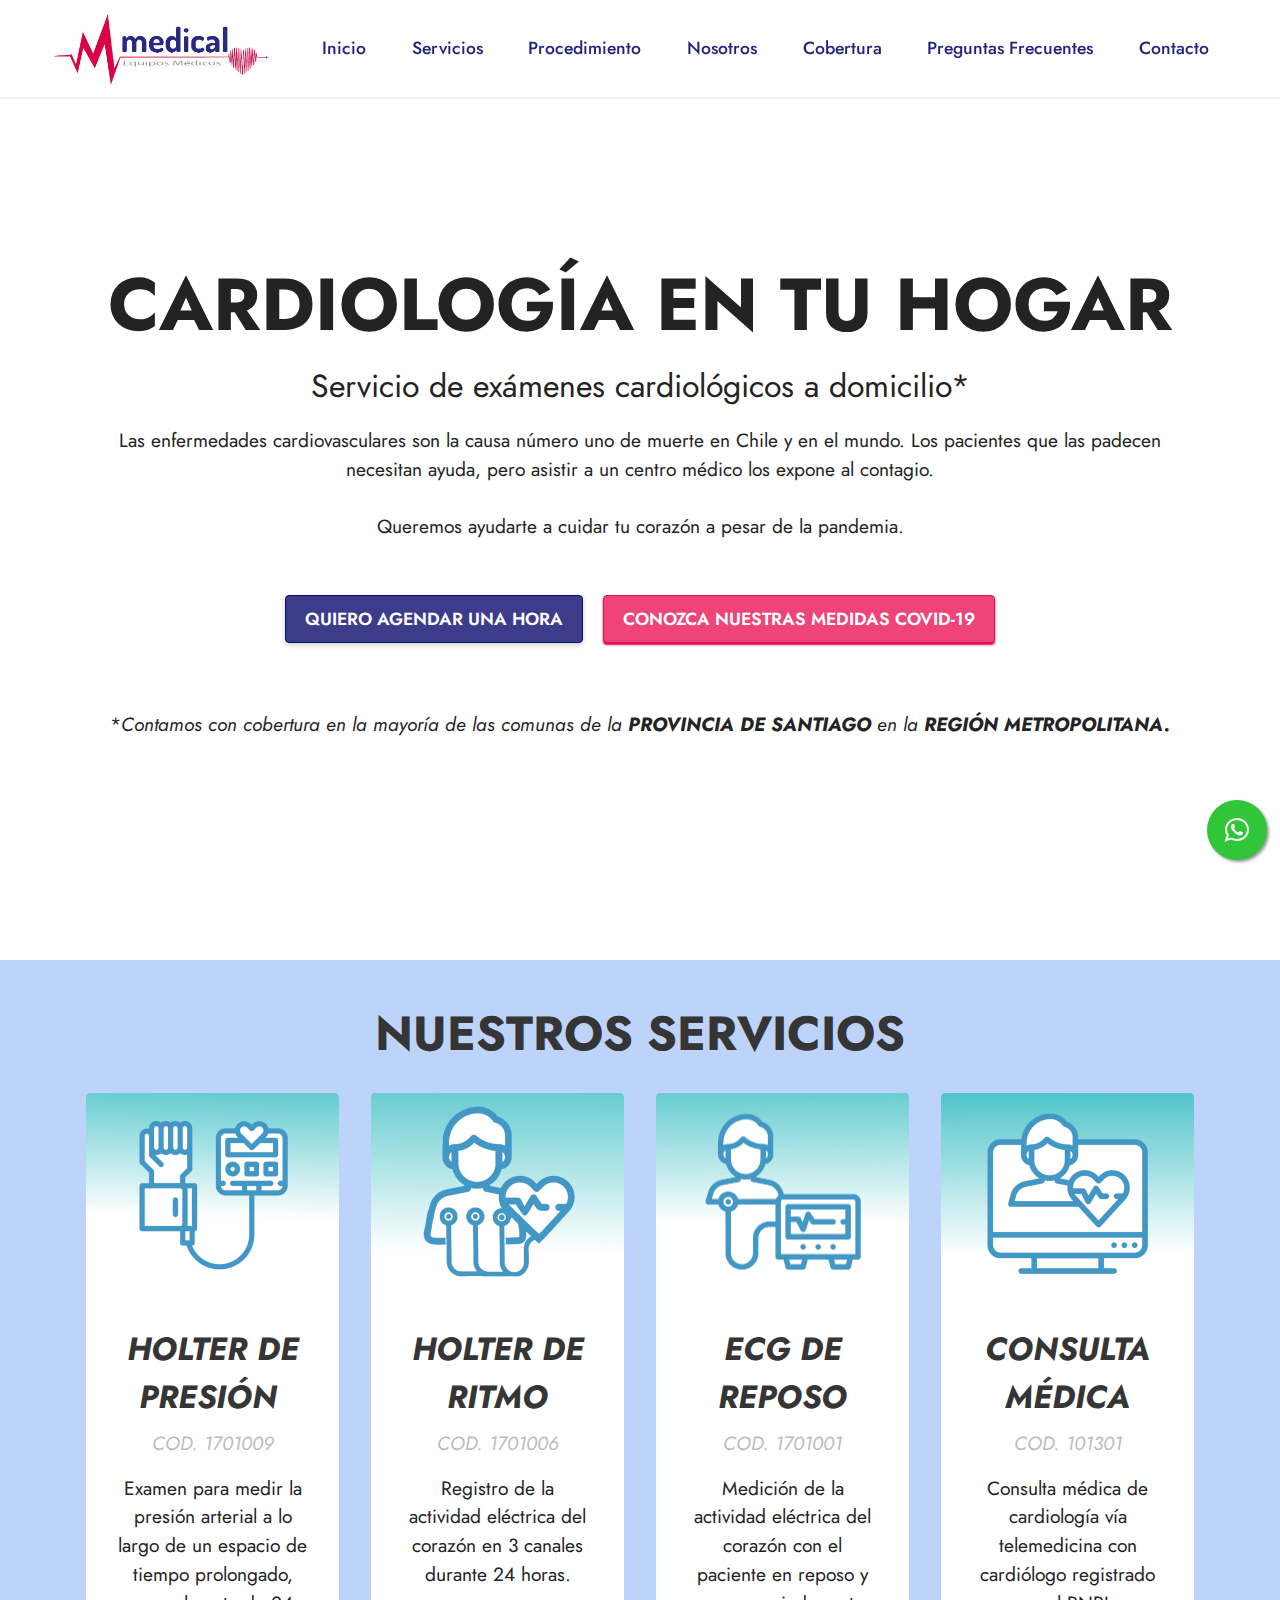
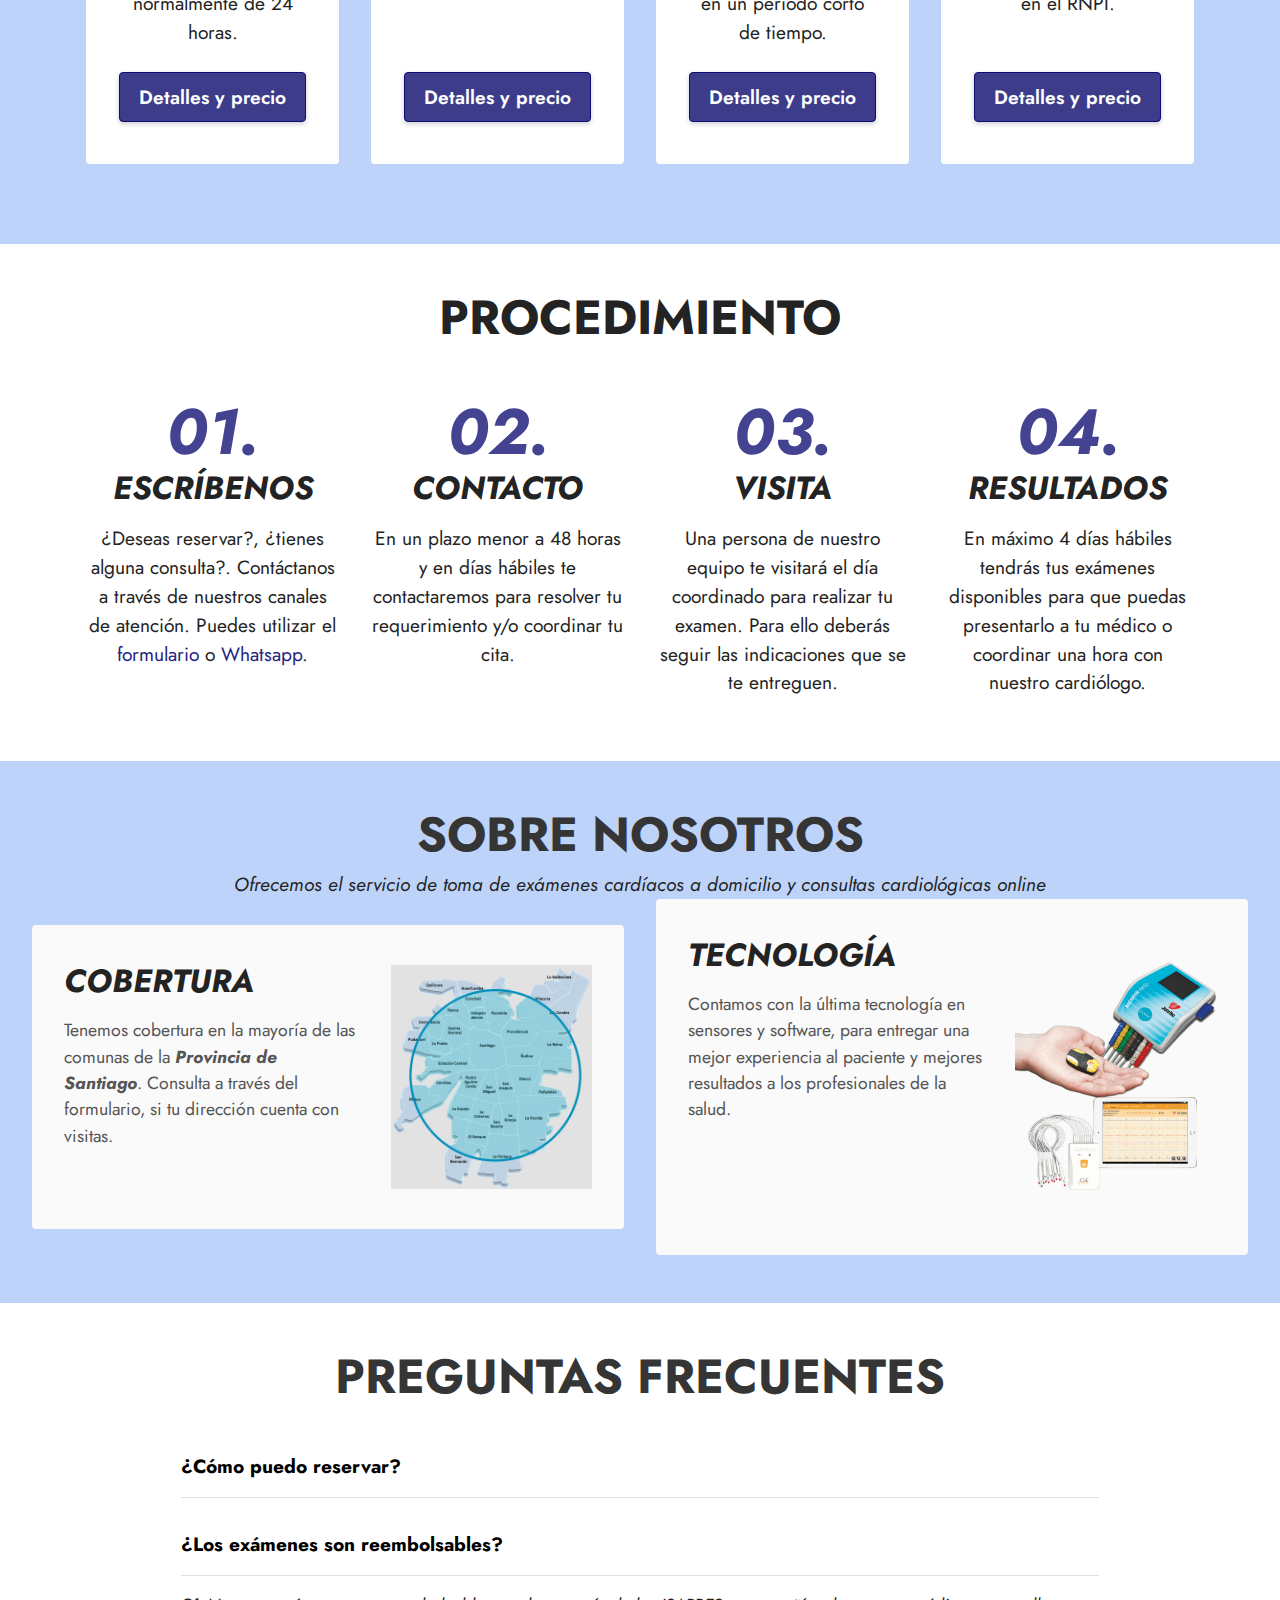
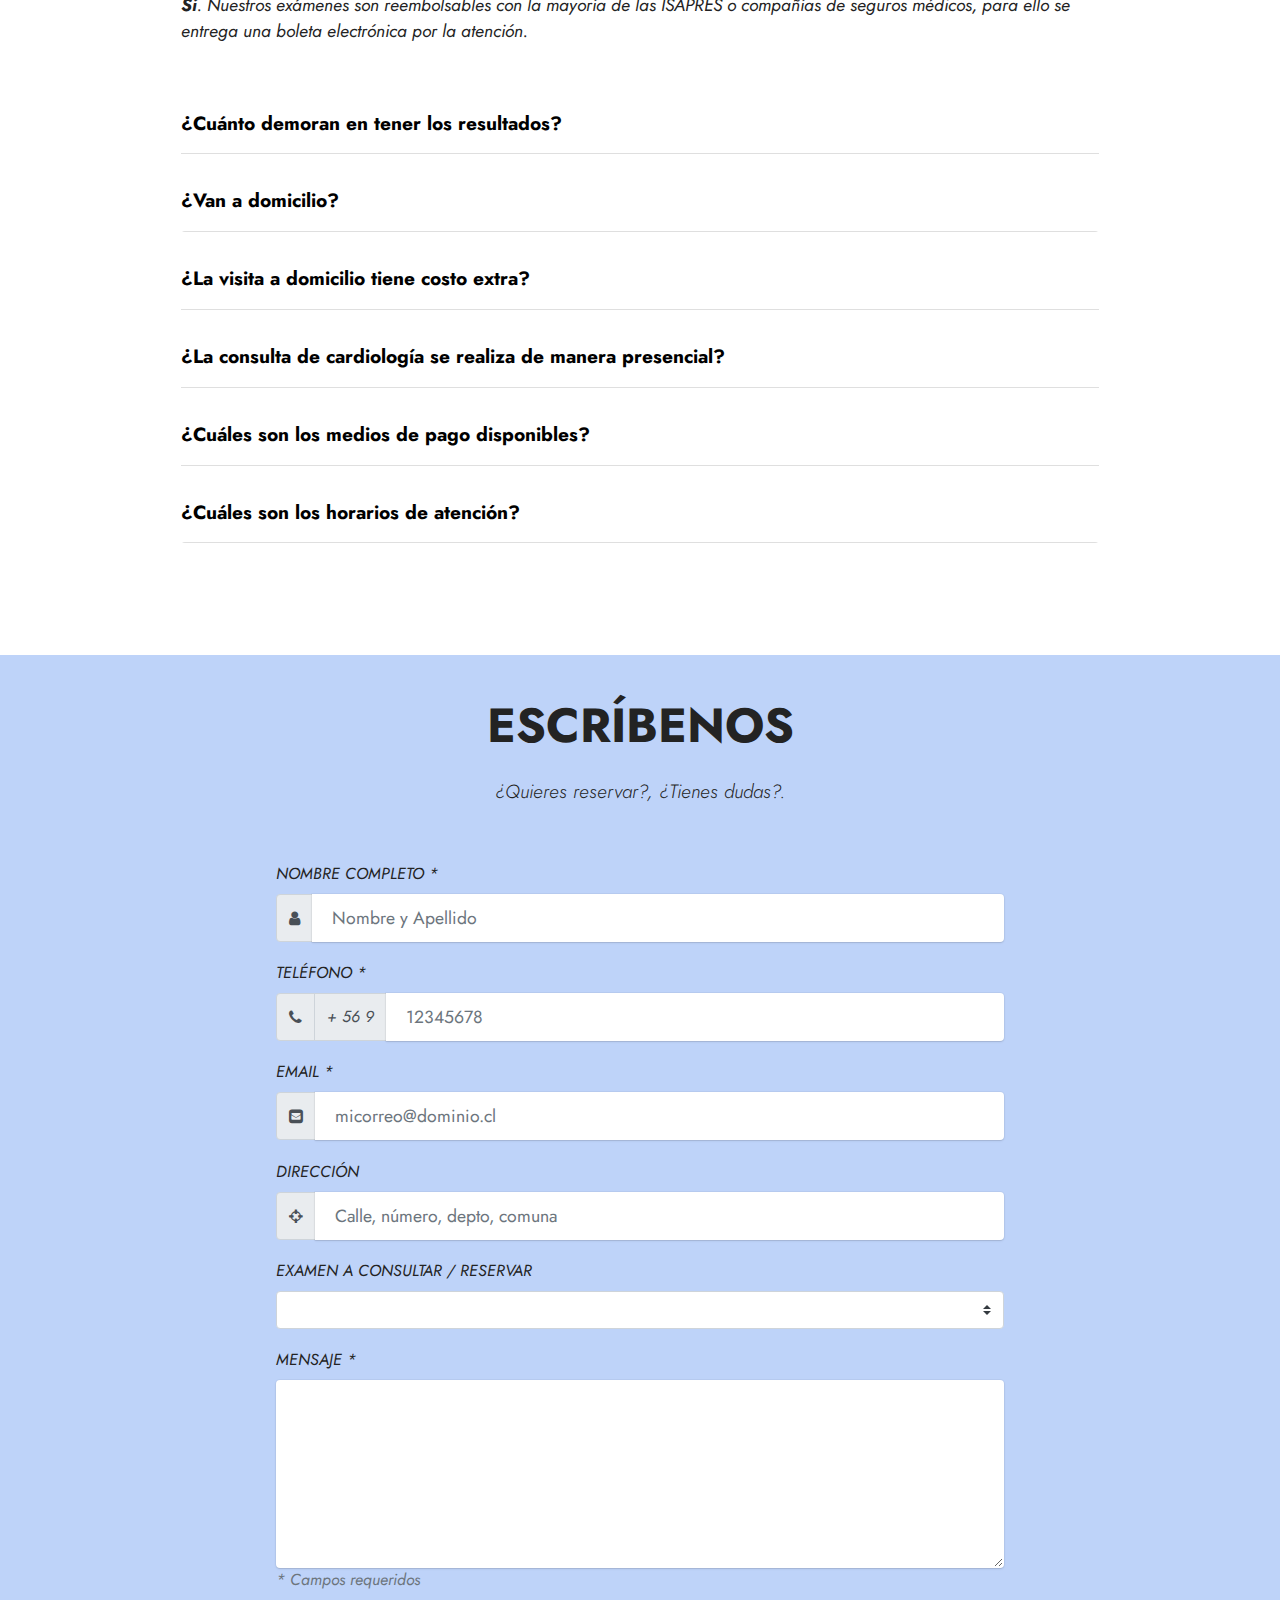
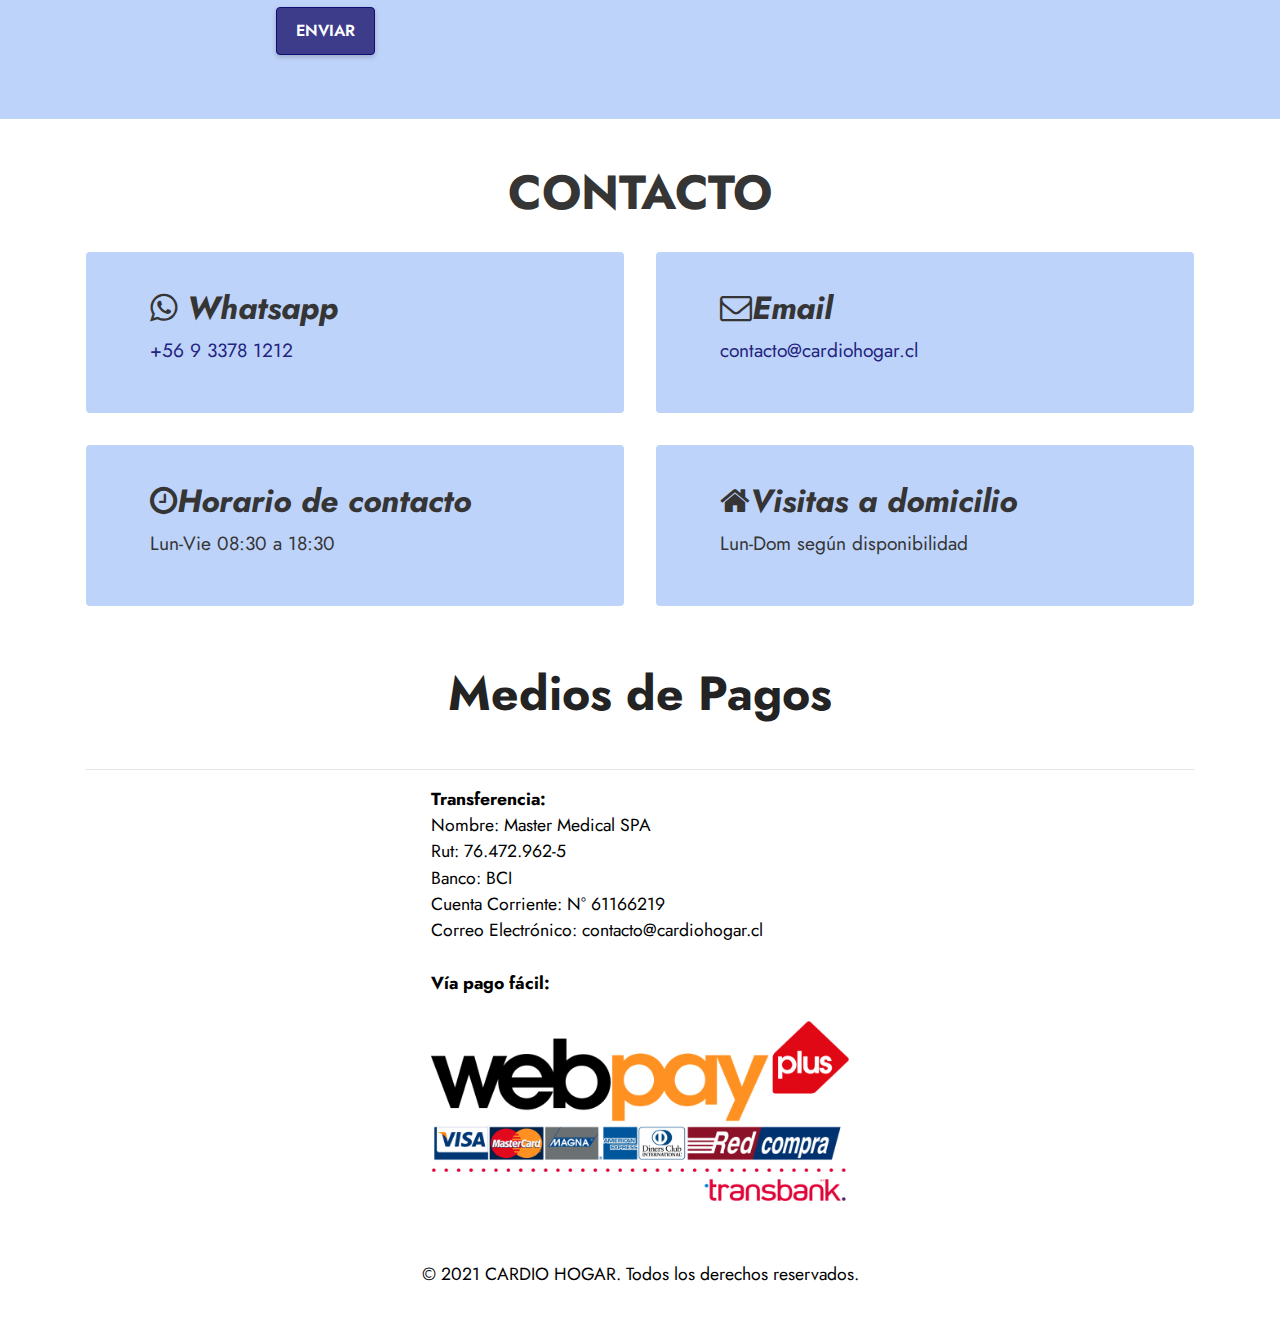
==== index.html @ a6dab86f "Cambiar gdatos de transferencia" ====
<!DOCTYPE html>
<!-- saved from url=(0030)https://www.#nombredereferencia.cl/ -->
<html class="desktop mbr-site-loaded"><head><meta http-equiv="Content-Type" content="text/html; charset=UTF-8">
  <!-- Site made with Mobirise Website Builder v5.2.0, https://mobirise.com -->
  
  <meta http-equiv="X-UA-Compatible" content="IE=edge">
  <meta name="generator" content="Mobirise v5.2.0, mobirise.com">
  <meta name="twitter:card" content="summary_large_image">
  <meta name="twitter:image:src" content="index_files/index-meta.png">
  <meta property="og:image" content="index_files/index-meta.png">
  <meta name="twitter:title" content="CARDIO HOGAR">
  <meta name="viewport" content="width=device-width, initial-scale=1, minimum-scale=1">
  <link rel="shortcut icon" href="https://www.#nombredereferencia.cl/assets/images/favicon-102x102-1.png" type="image/x-icon">
  <meta name="description" content="Ofrecemos el servicio de toma de exámenes cardíacos a domicilio y consultas cardiológicas de telemedicina.">
  
  
  <title>CARDIO HOGAR</title>
  <link rel="stylesheet" href="./css/mobirise/style.css">
  <link rel="stylesheet" href="./css/mobirise-icons.css">
  <link rel="stylesheet" href="./css/mobirise-icons-bold.css">
  <link rel="stylesheet" href="./css/tether.min.css">
  <link rel="stylesheet" href="./css/bootstrap.min.css">
  <link rel="stylesheet" href="./css/bootstrap-grid.min.css">
  <link rel="stylesheet" href="./css/bootstrap-reboot.min.css">
  <link rel="stylesheet" href="./css/style.css">
  <link rel="stylesheet" href="./css/styles.css">
  <link rel="stylesheet" href="./css/style(1).css">
  <link rel="preload" as="style" href="./css/mbr-additional.css"><link rel="stylesheet" href="./css/mbr-additional.css" type="text/css">
  
  
  
  
<style>.BDTLL_icon_ok {
    background-image: url([data-uri]);
}

.BDTLL_icon_critical {
    background-image: url([data-uri]);
}

.BDTLL_icon_alert {
    background-image: url([data-uri]);
}

.BDTLL_icon_disabled {
    background-image: url([data-uri]);
}

.BDTLL_icon_whitelisted {
    background-image: url([data-uri]);
}

.BDTLL_Search_Popup {
	position: absolute !important;
	min-height: 70px !important;

	border-style: solid !important;
	border-width: 1px !important;
	border-radius: 5px !important;

	overflow: hidden !important;
	z-index: 999999999999999 !important;

    background-color: rgb(255, 255, 255) !important;
    border-color: rgba(100, 100, 100, 0.9) !important;
}

.BDTLL_Search_Popup > .BDTLL_left_box {
	position: absolute !important;
	top: 0px !important;
	height: auto !important;
	bottom: 0px !important;

	left: 0px !important;
	width: 92px !important;

	background-size: 50px 50px !important;
	background-repeat: no-repeat !important;
	background-position: center !important;

    background-color: rgb(246, 240, 241) !important;
}

.BDTLL_Search_Popup > .BDTLL_right_box {
	display: inline-block !important;
	margin-left: 92px !important;
	width: 210pt !important;

	box-sizing: border-box !important;
	padding-left: 10px !important;
    padding-right: 5px !important;
}

.BDTLL_Search_Popup p {
    font-family: 'SFProText-Regular' !important;
    white-space: pre-wrap !important;
    word-wrap: normal !important;
    margin: 0px !important;
    padding: 0px !important;
    text-align: left;
}

.BDTLL_Search_Popup .BDTLL_title {
	font-size: 16px !important;
	margin-top: 12px !important;
}

.BDTLL_Search_Popup .BDTLL_description {
	font-size: 12px !important;
	margin-top: 5px !important;
}

.BDTLL_Search_Popup .BDTLL_web_protection {
	font-size: 11px !important;
	margin-top: 15px !important;
	margin-bottom: 10px !important;
}

.BDTLL_Search_Popup .BDTLL_strong {
    color: rgb(7, 20, 45) !important;
}

.BDTLL_Search_Popup .BDTLL_mild {
    color: rgb(81, 91, 109) !important;
}

@media (prefers-color-scheme: dark) {
    .BDTLL_Search_Popup {
        background-color: rgb(56, 67, 87) !important;
        border-color: rgba(169, 169, 169, 0.9) !important;
    }

    .BDTLL_Search_Popup > .BDTLL_left_box {
        background-color: rgb(7, 20, 45) !important;
    }

    .BDTLL_Search_Popup .BDTLL_strong {
        color: rgb(239, 241, 249) !important;
    }
    
    .BDTLL_Search_Popup .BDTLL_mild {
        color: rgb(217, 217, 217) !important;
    }
}
/*# sourceMappingURL=[data-uri] */</style><style>.BDTLL_status {
    cursor: pointer;
    display: inline;
    margin-right: 3px;
    width: 16px;
    height: 16px;
}
/*# sourceMappingURL=[data-uri] */</style></head>
<body>

<!-- Analytics -->
<!-- Global site tag (gtag.js) - Google Analytics -->
<script type="text/javascript" async="" src="js/analytics.js"></script><script async="" src="./index_files/js"></script>

<!-- /Analytics -->


  
  <section class="menu menu2 cid-spcXyLBES9" once="menu" id="menu2-1n">
    
    <nav class="navbar navbar-dropdown navbar-fixed-top navbar-expand-lg">
        <div class="container-fluid">
            <div class="navbar-brand">
                <span class="navbar-logo">
                    <a href="#Inicio">
                        <img src="img/logo-MEDICAL.jpeg" alt="MEDICAL, equipos médicos" style="height: 6rem;">
                    </a>
                </span>
                
            </div>
            <button class="navbar-toggler" type="button" data-toggle="collapse" data-target="#navbarSupportedContent" aria-controls="navbarNavAltMarkup" aria-expanded="false" aria-label="Toggle navigation">
                <div class="hamburger">
                    <span></span>
                    <span></span>
                    <span></span>
                    <span></span>
                </div>
            </button>
            <div class="collapse navbar-collapse" id="navbarSupportedContent">
                <ul class="navbar-nav nav-dropdown nav-right" data-app-modern-menu="true"><li class="nav-item"><a class="nav-link link text-primary display-4" href="#Inicio">Inicio</a></li><li class="nav-item"><a class="nav-link link text-primary display-4" href="#servicios" aria-expanded="false">Servicios</a></li>
                    <li class="nav-item"><a class="nav-link link text-primary display-4" href="#Procedimiento">Procedimiento</a></li><li class="nav-item"><a class="nav-link link text-primary display-4" href="#nosotros" aria-expanded="false">Nosotros</a></li><li class="nav-item"><a class="nav-link link text-primary display-4" href="#Cobertura-y-tec" aria-expanded="false">Cobertura</a></li>
                    <li class="nav-item"><a class="nav-link link text-primary display-4" href="#frecuentes">Preguntas Frecuentes</a></li><li class="nav-item"><a class="nav-link link text-primary display-4" href="#escribenos">Contacto</a></li></ul>
                
                
            </div>
        </div>
    </nav>
</section>

<section class="header2 cid-soQ9ESLua7 mbr-fullscreen" id="Inicio">

    

    <div class="mbr-overlay" style="opacity: 0.5; background-color: rgb(255, 255, 255);"></div>

    <div class="container">
        <div class="row">
            <div class="col-12 col-lg-12">
                <h1 class="mbr-section-title mbr-fonts-style mb-3 display-1"><strong>CARDIOLOGÍA EN TU HOGAR</strong></h1>
                <h2 class="mbr-section-subtitle mbr-fonts-style mb-3 display-5">Servicio de exámenes cardiológicos a domicilio*</h2>
                <p class="mbr-text mbr-fonts-style display-7">Las enfermedades cardiovasculares son la causa número uno de muerte en Chile y en el mundo. Los pacientes que las padecen necesitan ayuda, pero asistir a un centro médico los expone al contagio.<br><br>Queremos ayudarte a cuidar tu corazón a pesar de la pandemia.<br><br></p>
                <div class="mbr-section-btn mt-3"><a class="btn btn-primary display-4" href="#escribenos">QUIERO AGENDAR UNA HORA</a>  <a class="btn btn-success display-4" href="#c19">CONOZCA NUESTRAS MEDIDAS COVID-19</a></div>
                <p class="mbr-text mbr-fonts-style display-7"><br><br>*<em>Contamos con cobertura en la mayoría de las comunas de la <strong>PROVINCIA DE SANTIAGO </strong>en la <strong>REGIÓN METROPOLITANA.</strong><br></p>
            </div>
        </div>
    </div>
</section>

<section class="features4 cid-soQbGevJQE" id="servicios">
    
    
    <div class="container">
        <div class="mbr-section-head">
            <h4 class="mbr-section-title mbr-fonts-style align-center mb-0 display-2"><strong>NUESTROS SERVICIOS</strong><br></h4>
            
        </div>
        <div class="row mt-4">
            <div class="item features-image сol-12 col-md-6 col-lg-3">
                <div class="item-wrapper">
                    <div class="item-img">
                        <img src="./img/hp2-506x494.png" alt="" title="">
                    </div>
                    <div class="item-content">
                        <h5 class="item-title mbr-fonts-style display-5"><strong>HOLTER DE PRESIÓN&nbsp;</strong></h5>
                        <h6 class="item-subtitle mbr-fonts-style mt-1 display-7">COD. 1701009</h6>
                        <p class="mbr-text mbr-fonts-style mt-3 display-7">Examen para medir la presión arterial a lo largo de un espacio de tiempo prolongado, normalmente de 24 horas.</p>
                    </div>
                    <div class="mbr-section-btn item-footer mt-2"><a href="#hp" class="btn item-btn btn-primary display-7">Detalles y precio</a></div>
                </div>
            </div>
            <div class="item features-image сol-12 col-md-6 col-lg-3">
                <div class="item-wrapper">
                    <div class="item-img">
                        <img src="./img/hr2-506x534.png" alt="" title="">
                    </div>
                    <div class="item-content">
                        <h5 class="item-title mbr-fonts-style display-5"><strong>HOLTER DE RITMO</strong></h5>
                        <h6 class="item-subtitle mbr-fonts-style mt-1 display-7">COD. 1701006</h6>
                        <p class="mbr-text mbr-fonts-style mt-3 display-7">Registro de la actividad eléctrica del corazón en 3 canales durante 24 horas.</p>
                    </div>
                    <div class="mbr-section-btn item-footer mt-2"><a href="#hr" class="btn item-btn btn-primary display-7">Detalles&nbsp;y precio</a></div>
                </div>
            </div>
            <div class="item features-image сol-12 col-md-6 col-lg-3">
                <div class="item-wrapper">
                    <div class="item-img">
                        <img src="./img/ecg2-506x499.png" alt="" title="">
                    </div>
                    <div class="item-content">
                        <h5 class="item-title mbr-fonts-style display-5"><strong>ECG DE REPOSO</strong></h5>
                        <h6 class="item-subtitle mbr-fonts-style mt-1 display-7">COD. 1701001</h6>
                        <p class="mbr-text mbr-fonts-style mt-3 display-7">Medición de la actividad eléctrica del corazón con el paciente en reposo y en un periodo corto de tiempo.<br></p>
                    </div>
                    <div class="mbr-section-btn item-footer mt-2"><a href="#ecg" class="btn item-btn btn-primary display-7">Detalles&nbsp;y precio</a></div>
                </div>
            </div><div class="item features-image сol-12 col-md-6 col-lg-3">
                <div class="item-wrapper">
                    <div class="item-img">
                        <img src="./img/cm4-1-506x504.png" alt="" title="">
                    </div>
                    <div class="item-content">
                        <h5 class="item-title mbr-fonts-style display-5"><strong>CONSULTA MÉDICA</strong></h5>
                        <h6 class="item-subtitle mbr-fonts-style mt-1 display-7">COD. 101301</h6>
                        <p class="mbr-text mbr-fonts-style mt-3 display-7">Consulta médica de cardiología vía telemedicina con cardiólogo registrado en el RNPI.<br></p>
                    </div>
                    <div class="mbr-section-btn item-footer mt-2"><a href="#cmtel" class="btn item-btn btn-primary display-7">Detalles&nbsp;y precio</a></div>
                </div>
            </div>
            
        </div>
    </div>
</section>

<section class="features22 cid-spRrWtpOm6" id="Procedimiento">

    

    
    <div class="container">
        <div class="card-wrapper">
            <div class="card-box align-left">
                <h4 class="mbr-section-title mbr-fonts-style display-2">
                    <strong>PROCEDIMIENTO</strong></h4>
                
                
            </div>
        </div>
        <!-- col-12 col-md-6 col-lg-4 -->
        <div class="row justify-content-center content-row mt-4">
            <div class="card p-4 p-md-3 col-md-6 col-lg-3">
                <div class="card-box">
                    <div class="title">
                        <span class="num mbr-fonts-style"><strong>01.</strong></span>
                    </div>
                    <h4 class="card-title mbr-fonts-style display-5">
                        <strong>ESCRÍBENOS</strong></h4>
                    <p class="mbr-text card-text mbr-fonts-style display-7">¿Deseas reservar?, ¿tienes alguna consulta?. Contáctanos a través de nuestros canales de atención. Puedes utilizar el <a href="#escribenos" class="text-primary">formulario</a> o <a href="https://api.whatsapp.com/send?phone=+569 9430 6887&amp;text=Hola!%20Me%20gustar%C3%ADa%20conocer%20m%C3%A1s%20detalles%20acerca%20de%20sus%20servicios" class="text-primary" target="_blank">Whatsapp</a>.<br><br></p>
                </div>
            </div>
            <div class="card p-4 p-md-3 col-md-6 col-lg-3">
                <div class="card-box">
                    <div class="title">
                        <span class="num mbr-fonts-style"><strong>02.</strong></span>
                    </div>
                    <h4 class="card-title mbr-fonts-style display-5"><strong>CONTACTO</strong></h4>
                    <p class="mbr-text card-text mbr-fonts-style display-7">
                        En un plazo menor a 48 horas y en días hábiles te contactaremos para resolver tu requerimiento y/o coordinar tu cita.<br></p>
                </div>
            </div>
            <div class="card p-4 p-md-3 col-md-6 col-lg-3">
                <div class="card-box">
                    <div class="title">
                        <span class="num mbr-fonts-style"><strong>03.</strong></span>
                    </div>
                    <h4 class="card-title mbr-fonts-style display-5"><strong>VISITA</strong></h4>
                    <p class="mbr-text card-text mbr-fonts-style display-7">Una persona de nuestro equipo te visitará el día coordinado para realizar tu examen. Para ello deberás seguir las indicaciones que se te entreguen.</p>
                </div>
            </div>
            <div class="card p-4 p-md-3 col-md-6 col-lg-3">
                <div class="card-box">
                    <div class="title">
                        <span class="num mbr-fonts-style"><strong>04.</strong></span>
                    </div>
                    <h4 class="card-title mbr-fonts-style display-5"><strong>RESULTADOS</strong></h4>
                    <p class="mbr-text card-text mbr-fonts-style display-7">En máximo 4 días hábiles tendrás tus exámenes disponibles para que puedas presentarlo a tu médico o coordinar una hora con nuestro cardiólogo.</p>
                </div>
            </div>
            
            
            
            
        </div>
    </div>
</section>

<section class="content1 cid-soQqvkZK7w" id="nosotros">
    
    
    <div class="container">
        <div class="mbr-section-head">
            <h4 class="mbr-section-title mbr-fonts-style align-center mb-0 display-2"><strong>SOBRE NOSOTROS</strong></h4>
            <h5 class="mbr-section-subtitle mbr-fonts-style align-center mb-0 mt-2 display-7">Ofrecemos el servicio de toma de exámenes cardíacos a domicilio y consultas cardiológicas online</h5>
        </div>
    </div>
</section>

<section class="features4 cid-spSP1SML0K" id="Cobertura-y-tec">

    

    
    <div class="container-fluid">
        <div class="row">
            <div class="col-12 col-lg-6">
                <div class="card-wrapper">
                    <div class="row">
                        <div class="col-12 col-md-7">
                            <div class="text-wrapper">
                                
                                <h5 class="card-title mbr-fonts-style display-5">
                                    <strong>COBERTURA</strong>
                                </h5>
                                <p class="mbr-text mbr-fonts-style mb-5 display-4">Tenemos cobertura en la mayoría de las comunas de la <strong><em>Provincia de Santiago</em></strong>. Consulta a través del formulario, si tu dirección cuenta con visitas.</p>
                                
                            </div>
                        </div>
                        <div class="col-12 col-md-5">
                            <div class="img-wrapper">
                                <img src="./img/santiago.png" alt="R.M">
                            </div>
                        </div>
                    </div>
                </div>
            </div>
            <div class="col-12 col-lg-6">
                <div class="card-wrapper">
                    <div class="row">
                        <div class="col-12 col-md-7">
                            <div class="text-wrapper">
                                
                                <h5 class="card-title mbr-fonts-style display-5">
                                    <strong>TECNOLOGÍA</strong>
                                </h5>
                                <p class="mbr-text mbr-fonts-style mb-5 display-4">Contamos con la última tecnología en sensores y software, para entregar una mejor experiencia al paciente y mejores resultados a los profesionales de la salud.<br><br><br></p>
                                
                            </div>
                        </div>
                        <div class="col-12 col-md-5">
                            <div class="img-wrapper">
                                <img src="./img/equipos2-662x754.png" alt="Mobirise">
                            </div>
                        </div>
                    </div>
                </div>
            </div>
        </div>
    </div>
</section>

<section class="content16 cid-soQmjcwhuK" id="frecuentes">

    

    
    <div class="container">
        <div class="row justify-content-center">
            <div class="col-12 col-md-10">
                <div class="mbr-section-head align-center mb-4">
                    <h3 class="mbr-section-title mb-0 mbr-fonts-style display-2"><strong>PREGUNTAS FRECUENTES</strong></h3>
                    
                </div>
                <div id="bootstrap-accordion_6" class="panel-group accordionStyles accordion" role="tablist" aria-multiselectable="true">
                    <div class="card mb-3">
                        <div class="card-header" role="tab" id="headingOne">
                            <a role="button" class="panel-title collapsed" data-toggle="collapse" data-core="" href="#collapse1_6" aria-expanded="false" aria-controls="collapse1">
                                <h6 class="panel-title-edit mbr-fonts-style mb-0 display-7"><strong>¿Cómo puedo reservar?</strong></h6>
                                <span class="sign mbr-iconfont mbri-arrow-down"></span>
                            </a>
                        </div>
                        <div id="collapse1_6" class="panel-collapse noScroll collapse" role="tabpanel" aria-labelledby="headingOne" data-parent="#bootstrap-accordion_6" style="">
                            <div class="panel-body">
                                <p class="mbr-fonts-style panel-text display-4">Para reservar debes <strong><em>escribirnos directamente</em></strong> a través del <a href="#escribenos" class="text-primary">formulario</a> disponible en la página donde te responderemos con los horarios disponibles según tu solicitud. Si lo deseas también puedes hacer tus consultas a través de nuestro chat de <a href="https://api.whatsapp.com/send?phone=+56994306887&amp;text=Hola!%20Me%20gustar%C3%ADa%20conocer%20m%C3%A1s%20detalles%20acerca%20de%20sus%20servicios" class="text-primary" target="_blank">Whatsapp</a>.</p>
                            </div>
                        </div>
                    </div>
                    <div class="card mb-3">
                        <div class="card-header" role="tab" id="headingOne">
                            <a role="button" class="panel-title" data-toggle="collapse" data-core="" href="#collapse2_6" aria-expanded="true" aria-controls="collapse2">
                                <h6 class="panel-title-edit mbr-fonts-style mb-0 display-7"><strong>¿Los exámenes son reembolsables?</strong></h6>
                                <span class="sign mbr-iconfont mbri-arrow-up"></span>
                            </a>
                        </div>
                        <div id="collapse2_6" class="panel-collapse noScroll collapse show" role="tabpanel" aria-labelledby="headingOne" data-parent="#bootstrap-accordion_6" style="">
                            <div class="panel-body">
                                <p class="mbr-fonts-style panel-text display-4"><strong><em>Sí</em></strong>. Nuestros exámenes son reembolsables con la mayoría de las ISAPRES o compañías de seguros médicos, para ello se entrega una boleta electrónica por la atención.</p>
                            </div>
                        </div>
                    </div>
                    <div class="card mb-3">
                        <div class="card-header" role="tab" id="headingOne">
                            <a role="button" class="panel-title collapsed" data-toggle="collapse" data-core="" href="#collapse3_6" aria-expanded="false" aria-controls="collapse3">
                                <h6 class="panel-title-edit mbr-fonts-style mb-0 display-7"><strong>¿Cuánto demoran en tener los resultados?</strong></h6>
                                <span class="sign mbr-iconfont mbri-arrow-down"></span>
                            </a>
                        </div>
                        <div id="collapse3_6" class="panel-collapse noScroll collapse" role="tabpanel" aria-labelledby="headingOne" data-parent="#bootstrap-accordion_6">
                            <div class="panel-body">
                                <p class="mbr-fonts-style panel-text display-4">
                                    Una vez realizado el examen y comprobado que está bien, recibirás tus resultados en <strong><em>un plazo no mayor a 4 días hábiles.</em></strong></p>
                            </div>
                        </div>
                    </div>
                    <div class="card mb-3">
                        <div class="card-header" role="tab" id="headingOne">
                            <a role="button" class="panel-title collapsed" data-toggle="collapse" data-core="" href="#collapse4_6" aria-expanded="false" aria-controls="collapse4">
                                <h6 class="panel-title-edit mbr-fonts-style mb-0 display-7"><strong>¿Van a domicilio?</strong></h6>
                                <span class="sign mbr-iconfont mbri-arrow-down"></span>
                            </a>
                        </div>
                        <div id="collapse4_6" class="panel-collapse noScroll collapse" role="tabpanel" aria-labelledby="headingOne" data-parent="#bootstrap-accordion_6">
                            <div class="panel-body">
                                <p class="mbr-fonts-style panel-text display-4">
                                    Así es, realizamos los exámenes en la mayoría de las comunas de las provinicias<strong><em>&nbsp;de Santiago</em></strong></em></strong>&nbsp;de <strong><em>lunes a domingo</em></strong> según disponibilidad. Consulta acerca de la cobertura en tu dirección a través de nuestro formulario.</p>
                            </div>
                        </div>
                    </div>
                    <div class="card mb-3">
                        <div class="card-header" role="tab" id="headingOne">
                            <a role="button" class="panel-title collapsed" data-toggle="collapse" data-core="" href="#collapse5_6" aria-expanded="false" aria-controls="collapse5">
                                <h6 class="panel-title-edit mbr-fonts-style mb-0 display-7"><strong>¿La visita a domicilio tiene costo extra?</strong></h6>
                                <span class="sign mbr-iconfont mbri-arrow-down"></span>
                            </a>
                        </div>
                        <div id="collapse5_6" class="panel-collapse noScroll collapse" role="tabpanel" aria-labelledby="headingOne" data-parent="#bootstrap-accordion_6">
                            <div class="panel-body">
                                <p class="mbr-fonts-style panel-text display-4"><em><strong>
                                    No</strong></em>, el valor que te indicamos <strong><em>incluye la visita a domicilio</em></strong> y los insumos necesarios para realizar el examen.</p>
                            </div>
                        </div>
                    </div>
                    <div class="card mb-3">
                        <div class="card-header" role="tab" id="headingOne">
                            <a role="button" class="panel-title collapsed" data-toggle="collapse" data-core="" href="#collapse6_6" aria-expanded="false" aria-controls="collapse6">
                                <h6 class="panel-title-edit mbr-fonts-style mb-0 display-7"><strong>¿La consulta de cardiología se realiza de manera presencial?</strong></h6>
                                <span class="sign mbr-iconfont mbri-arrow-down"></span>
                            </a>
                        </div>
                        <div id="collapse6_6" class="panel-collapse noScroll collapse" role="tabpanel" aria-labelledby="headingOne" data-parent="#bootstrap-accordion_6">
                            <div class="panel-body">
                                <p class="mbr-fonts-style panel-text display-4"><em><strong>No</strong></em>, nuestras consultas médicas de cardiología <strong><em>se realizan vía telemedicina</em></strong>. Se utiliza un software fácil y simple de utilizar para que te puedas conectar desde cualquier lugar en el que tengas conexión a internet y desde cualquier dispositivo.</p>
                            </div>
                        </div>
                    </div>
                </div>
            </div>
        </div>
    </div>
</section>

<section class="content16 cid-sp739zIY5o" id="content16-h">

    

    
    <div class="container">
        <div class="row justify-content-center">
            <div class="col-12 col-md-10">
                
                <div id="bootstrap-accordion_7" class="panel-group accordionStyles accordion" role="tablist" aria-multiselectable="true">
                    <div class="card mb-3">
                        <div class="card-header" role="tab" id="headingOne">
                            <a role="button" class="panel-title collapsed" data-toggle="collapse" data-core="" href="#collapse1_7" aria-expanded="false" aria-controls="collapse1">
                                <h6 class="panel-title-edit mbr-fonts-style mb-0 display-7"><strong>¿Cuáles son los medios de pago disponibles?</strong></h6>
                                <span class="sign mbr-iconfont mbri-arrow-down"></span>
                            </a>
                        </div>
                        <div id="collapse1_7" class="panel-collapse noScroll collapse" role="tabpanel" aria-labelledby="headingOne" data-parent="#bootstrap-accordion_7">
                            <div class="panel-body">
                                <p class="mbr-fonts-style panel-text display-4">Actualmente trabajamos con los siguientes medios de pago <strong><em>vía PagoFácil</em></strong>: 
<br>
<br>Transbank para Webpay (Tarjetas de Crédito y Débito) 
<br>
<br>O directo por <em><strong>transferencia</strong></em> a nuestra cuenta corriente del banco BCI: 
<br>
<br>N°: 61166219 
<br>Titular: Master Medical SPA 
<br>Rut: 76.472.962-5</p>
                            </div>
                        </div>
                    </div>
                    <div class="card mb-3">
                        <div class="card-header" role="tab" id="headingOne">
                            <a role="button" class="panel-title collapsed" data-toggle="collapse" data-core="" href="#collapse2_7" aria-expanded="false" aria-controls="collapse2">
                                <h6 class="panel-title-edit mbr-fonts-style mb-0 display-7"><strong>¿Cuáles son los horarios de atención?</strong></h6>
                                <span class="sign mbr-iconfont mbri-arrow-down"></span>
                            </a>
                        </div>
                        <div id="collapse2_7" class="panel-collapse noScroll collapse" role="tabpanel" aria-labelledby="headingOne" data-parent="#bootstrap-accordion_7">
                            <div class="panel-body">
                                <p class="mbr-fonts-style panel-text display-4">El horario de <em><strong>contacto para reservas es de LUNES A VIERNES de 8:30 a 18:30 horas (<a href="https://api.whatsapp.com/send?phone=+56994306887&amp;text=Hola!%20Me%20gustar%C3%ADa%20conocer%20m%C3%A1s%20detalles%20acerca%20de%20sus%20servicios" class="text-primary">Whatsapp</a>)</strong></em>. También puedes contactarnos <em><strong>vía <a href="#escribenos" class="text-primary">formulario</a> los 7 días las 24 horas</strong></em>.
<br>
<br>En el caso de las<strong><em> visitas a domicilio</em></strong> se realizan según disponibilidad de agenda de <em><strong>LUNES a DOMINGO</strong></em>.</p>
                            </div>
                        </div>
                    </div>
                    
                    
                    
                    
                </div>
            </div>
        </div>
    </div>
</section>

<section class="mbr-section form1 cid-spMKd4qeVi" id="escribenos">

    

    
    <div class="container">
        <div class="row justify-content-center">
            <div class="title col-12 col-lg-8">
                <h2 class="mbr-section-title align-center pb-3 mbr-fonts-style display-2"><strong>ESCRÍBENOS</strong></h2>
                <h3 class="mbr-section-subtitle align-center mbr-light pb-3 mbr-fonts-style display-7">
                    ¿Quieres reservar?, ¿Tienes dudas?.
                </h3>
            </div>
        </div>
    </div>
    <div class="container">
        <div class="row justify-content-center">
            <div class="media-container-column col-lg-8" data-form-type="formoid">
                <!---Formbuilder Form--->

                <form action="https://mobirise.eu/" method="POST" class="mbr-form form-with-styler" data-form-title="Contacto desde MEDICAL, Equipos médicos"><input type="hidden" name="email" data-form-email="true" value="vg7zwgUPgRU1cvotQONAUA1zJgYWV3J0mwgX1jiGz+ZTI9NGWuwRE8/5xB3z1H2m+81BFkGUTc+VPqlTRcPBqsLcipVV/883/wHNKDPLmozbdP5CMcyja2x0XB5w+nvK">

                        <div hidden="hidden" data-form-alert="" class="alert alert-success col-12">GRACIAS POR CONTACTARSE CON MEDICAL,equipos médicos. 

LE RESPONDEREMOS A LA BREVEDAD</div>
                        <div hidden="hidden" data-form-alert-warning="" class="alert alert-warning col-12">POR FAVOR INGRESE TODOS LOS CAMPOS REQUERIDOS</div>
                        <div hidden="hidden" data-form-alert-danger="" class="alert alert-danger col-12">HUBO UN ERROR. POR FAVOR INTENTE NUEVAMENTE
                        </div>

    <div class="form-group">
    <label for="Nombre-escribenos">NOMBRE COMPLETO *</label> 
    <div class="input-group">
      <div class="input-group-prepend">
        <div class="input-group-text">
          <i class="fa fa-user"></i>
        </div>
      </div> 
      <input id="Nombre-escribenos" name="Nombre" placeholder="Nombre y Apellido" type="text" required="required" class="form-control" data-form-field="">
    </div>
  </div>
  <div class="form-group">
    <label for="Telefono-escribenos">TELÉFONO *</label> 
    <div class="input-group">
      <div class="input-group-prepend">
        <div class="input-group-text"><i class="fa fa-phone"></i></div>
        <div class="input-group-text">+ 56 9</div>
      </div> 
      <input id="Telefono-escribenos" name="Telefono" pattern="[0-9]{8}" placeholder="12345678" type="text" required="required" class="form-control" data-form-field="">
    </div>
  </div>
  <div class="form-group">
    <label for="Email-escribenos">EMAIL *</label> 
    <div class="input-group">
      <div class="input-group-prepend">
        <div class="input-group-text">
          <i class="fa fa-envelope-square"></i>        
        </div>
      </div> 
      <input id="Email-escribenos" name="Email" pattern="[a-z0-9._%+-]+@[a-z0-9.-]+\.[a-z]{2,}$" placeholder="micorreo@dominio.cl" type="text" required="required" class="form-control" data-form-field="">
    </div>
  </div>
  <div class="form-group">
    <label for="Direccion-escribenos">DIRECCIÓN</label> 
    <div class="input-group">
      <div class="input-group-prepend">
        <div class="input-group-text">
          <i class="fa fa-crosshairs"></i>
        </div>
      </div> 
      <input id="Direccion-escribenos" name="Direccion" placeholder="Calle, número, depto, comuna" type="text" class="form-control" data-form-field="">
    </div>
  </div>
  <div class="form-group">
    <label for="Examen a consultar-escribenos">EXAMEN A CONSULTAR / RESERVAR</label> 
    <div>

      <select id="Examen a consultar-escribenos" name="Examen a consultar" class="custom-select" data-form-field="">
        <option value="NINGUNO SELECCIONADO"> </option>
        <option value="ECG">ELECTROCARDIOGRAMA DE REPOSO</option>
        <option value="Holter de presión">HOLTER DE PRESIÓN</option>
        <option value="Holter de ritmo">HOLTER DE RITMO</option>
        <option value="Consulta cardiología">CONSULTA TELEMEDICINA CARDIOLOGÍA</option>
      </select>
    </div>
  </div>
  <div class="form-group">
    <label for="Mensaje-escribenos">MENSAJE *</label> 
    <textarea id="Mensaje-escribenos" name="Mensaje" cols="40" rows="3" required="required" class="form-control" aria-describedby="MensajeHelpBlock" data-form-field=""></textarea> 
    <span id="MensajeHelpBlock" class="form-text text-muted">* Campos requeridos</span>
  </div> 
  <div class="form-group">
    <button name="submit" type="submit" class="btn btn-primary" id="submit-escribenos" data-form-field="">ENVIAR</button>
  </div>
</form>

<!---Formbuilder Form--->
            </div>
        </div>
    </div>
</section>

<section class="contacts2 cid-soQoX5VRsV" id="contacto">
    <!---->
    
    
    <div class="container">
        <div class="mbr-section-head">
            <h3 class="mbr-section-title mbr-fonts-style align-center mb-0 display-2">
                <strong>CONTACTO</strong></h3>
            
        </div>
        <div class="row justify-content-center mt-4">
            <div class="card col-12 col-md-6">
                <div class="card-wrapper">
                    <div class="image-wrapper">
                    </div>
                    <div class="text-wrapper">
                        <h6 class="card-title mbr-fonts-style mb-1 display-5">
                            <i class="fa fa-whatsapp my-float"></i>  <strong>Whatsapp</strong></h6>
                        <p class="mbr-text mbr-fonts-style display-7"><a href="https://api.whatsapp.com/send?phone=+56933781212&text=Hola!%20Me%20gustar%C3%ADa%20conocer%20m%C3%A1s%20detalles%20acerca%20de%20sus%20servicios" class="text-primary" target="_blank">+56 9 3378 1212&nbsp;</a><br></p>
                    </div>
                </div>
            </div>
            <div class="card col-12 col-md-6">
                <div class="card-wrapper">
                    <div class="image-wrapper">
                        
                    </div>
                    <div class="text-wrapper">
                        <h6 class="card-title mbr-fonts-style mb-1 display-5">
                            <i class="fa fa-envelope-o" aria-hidden="true"></i><strong>Email</strong>
                        </h6>
                        <p class="mbr-text mbr-fonts-style display-7"><a href="mailto:contacto@cardiohogar.cl" class="text-primary">contacto@cardiohogar.cl</a></p>
                    </div>
                </div>
            </div>
            <div class="card col-12 col-md-6">
                <div class="card-wrapper">
                    <div class="image-wrapper">   
                    </div>
                    <div class="text-wrapper">
                        <h6 class="card-title mbr-fonts-style mb-1 display-5">
                            <i class="fa fa-clock-o" aria-hidden="true"></i><strong>Horario de contacto</strong></h6>
                        <p class="mbr-text mbr-fonts-style display-7">
                            Lun-Vie 08:30 a 18:30
                        </p>
                    </div>
                </div>
            </div>
            <div class="card col-12 col-md-6">
                <div class="card-wrapper">
                    <div class="image-wrapper">
                    </div>
                    <div class="text-wrapper">
                        <h6 class="card-title mbr-fonts-style mb-1 display-5">
                            <i class="fa fa-home" aria-hidden="true"></i><strong>Visitas a domicilio</strong></h6>
                        <p class="mbr-text mbr-fonts-style display-7">
                            Lun-Dom según disponibilidad</p>
                    </div>
                </div>
            </div>
        </div>
    </div>
</section>

<section class="footer7 cid-sp76AjYaP6" once="footers" id="footer7-i">

    <div class="container">
        <div class="mbr-section-head">
            <h4 class="mbr-section-title mbr-fonts-style align-center mb-0 display-2">
                <strong>Medios de Pagos</strong>
            </h4>
            <p class="mbr-text mbr-fonts-style align-center mb-5 display-4"><strong><hr></p>
                    <div class="container">
                        <div class="media-container-row mbr-fonts-style align-center mbr-white">
                            <div class="col-12 col-lg-5">
                                    <p class="mbr-text mb-0 mbr-fonts-style align-left display-4">
                                        <b>Transferencia:</b><br>
                                    Nombre: Master Medical SPA<br>
                                    Rut: 76.472.962-5<br>
                                    Banco: BCI <br>
                                    Cuenta Corriente: N° 61166219 <br>
                                    Correo Electrónico: contacto@cardiohogar.cl<br><br>
                                    <b>Vía pago fácil:</b></p><br>
                                    
                                
                                   <a href= "https://www.webpay.cl/portalpagodirecto/pages/institucion.jsf?idEstablecimiento=60315661" target="_blank"><img src="img/WebPay.png" alt="img webpay" width="200" height="180"></a>
                                    
                                    

                                
                                    

                                </div>
                            </div>
                        </div>                
                </div>                            
        </div>
    </div>
</section>

<section class="footer7 cid-sp76AjYaP6" once="footers" id="footer7-i">

    

    

    <div class="container">
        <div class="media-container-row align-center mbr-white">
            <div class="col-12">
                <p class="mbr-text mb-0 mbr-fonts-style display-4">© 2021 CARDIO HOGAR. Todos los derechos reservados.</p>
            </div>
        </div>
    </div>
</section>

<section class="_customHTML cid-spcNcdsMBR" id="whatsbutton-1j">
 
  
     
  <div class="whatapp">
		<link rel="stylesheet" href="./css/font-awesome.min.css">
<a class="float" target="_blank" href="https://api.whatsapp.com/send?phone=+56933781212&amp;text=Hola!%20Me%20gustar%C3%ADa%20conocer%20m%C3%A1s%20detalles%20acerca%20de%20sus%20servicios">
<i class="fa fa-whatsapp my-float"></i>
</a>
	</div>
  



 <div style="padding:1rem; background-color:#c1c1c1;" class="hidden">
   <div class="align-center">
       <h10>
          <br>
           <br><br><br><br><br>Whatsapp Button<br><br>Click the "gear" icon to change the layout of the Whatsapp Button. This text will be removed on preview/publish.<br><br>

<svg id="svg" version="1.1" xmlns="http://www.w3.org/2000/svg" xmlns:xlink="http://www.w3.org/1999/xlink" width="150" viewBox="0, 0, 400,383.33333333333337">
<g id="svgg">
<path id="path0" d="M37.210 6.152 C 35.603 6.521,34.673 7.586,34.092 9.720 C 33.330 12.516,33.825 95.736,34.612 97.241 C 35.870 99.644,28.382 99.467,134.420 99.600 C 199.138 99.681,231.925 99.852,232.882 100.115 C 235.440 100.816,235.350 101.661,230.295 124.449 C 224.368 151.170,212.070 208.952,209.422 222.521 C 207.800 230.833,207.905 232.790,209.971 232.790 C 211.891 232.790,209.325 235.910,254.122 179.099 C 277.812 149.054,289.953 133.596,295.689 126.174 C 297.890 123.327,306.521 112.368,314.870 101.822 C 367.957 34.759,386.363 11.054,386.765 9.224 C 387.073 7.820,386.446 6.596,385.169 6.111 C 383.972 5.656,39.193 5.697,37.210 6.152 M382.917 8.569 C 384.519 9.741,380.855 14.580,323.489 87.057 C 313.389 99.818,299.260 117.766,292.092 126.942 C 279.051 143.636,265.977 160.258,245.456 186.236 C 239.439 193.853,229.856 206.001,224.162 213.231 C 210.292 230.840,210.188 230.897,212.490 219.587 C 217.028 197.295,227.371 148.754,232.598 125.216 C 237.896 101.359,238.065 99.524,235.099 97.991 C 234.120 97.484,228.193 97.405,188.034 97.358 C 75.294 97.227,37.576 96.911,36.978 96.092 C 36.161 94.974,36.161 10.490,36.978 9.373 C 37.513 8.642,38.883 8.626,116.843 8.435 C 301.952 7.984,382.171 8.024,382.917 8.569 M81.622 108.821 C 107.636 108.875,150.091 108.875,175.966 108.821 C 201.840 108.766,180.556 108.722,128.667 108.722 C 76.779 108.722,55.608 108.766,81.622 108.821 M177.885 157.718 C 177.182 158.404,174.020 162.244,170.860 166.251 C 167.700 170.259,164.939 173.732,164.724 173.970 C 164.509 174.207,161.918 177.468,158.965 181.217 C 156.012 184.965,150.834 191.512,147.459 195.767 C 144.084 200.021,139.856 205.359,138.063 207.629 C 129.342 218.668,112.627 239.779,108.533 244.926 C 107.162 246.650,103.624 251.125,100.671 254.870 C 97.718 258.615,93.156 264.369,90.533 267.657 C 87.910 270.944,79.126 282.263,71.012 292.809 C 62.899 303.356,50.820 318.802,44.170 327.133 C 28.112 347.253,23.297 353.336,21.093 356.284 C 20.566 356.990,18.921 359.133,17.439 361.046 C 6.762 374.827,3.520 379.694,4.240 380.859 C 4.652 381.526,352.012 381.883,353.760 381.218 L 354.749 380.843 354.547 336.442 C 354.330 288.424,354.421 291.066,352.956 290.282 C 351.831 289.680,309.260 289.563,226.846 289.934 C 183.386 290.130,157.086 289.826,155.238 289.106 C 153.350 288.370,153.375 288.079,156.655 272.483 C 157.410 268.897,158.183 265.187,158.374 264.238 C 159.208 260.094,161.885 247.419,162.221 246.021 C 162.651 244.231,164.430 235.954,166.258 227.229 C 166.966 223.854,167.895 219.453,168.324 217.450 C 168.753 215.446,169.619 211.390,170.249 208.437 C 170.879 205.484,171.843 200.997,172.391 198.466 C 172.938 195.935,173.542 193.087,173.734 192.138 C 173.925 191.189,174.694 187.478,175.444 183.893 C 181.253 156.107,181.424 154.270,177.885 157.718 M334.899 284.838 C 335.479 284.926,336.429 284.926,337.009 284.838 C 337.589 284.751,337.114 284.679,335.954 284.679 C 334.794 284.679,334.319 284.751,334.899 284.838 " stroke="none" fill="#b3b3b3" fill-rule="evenodd">
</path>
<path id="path1" d="M116.843 8.435 C 38.883 8.626,37.513 8.642,36.978 9.373 C 36.161 10.490,36.161 94.974,36.978 96.092 C 37.576 96.911,75.294 97.227,188.034 97.358 C 228.193 97.405,234.120 97.484,235.099 97.991 C 238.065 99.524,237.896 101.359,232.598 125.216 C 227.371 148.754,217.028 197.295,212.490 219.587 C 210.188 230.897,210.292 230.840,224.162 213.231 C 229.856 206.001,239.439 193.853,245.456 186.236 C 265.977 160.258,279.051 143.636,292.092 126.942 C 299.260 117.766,313.389 99.818,323.489 87.057 C 380.855 14.580,384.519 9.741,382.917 8.569 C 382.171 8.024,301.952 7.984,116.843 8.435 " stroke="none" fill="#4c4c4c" fill-rule="evenodd">
</path>
<path id="path2" d="M24.582 1.208 C 24.285 2.061,24.165 16.987,24.175 52.119 C 24.189 104.381,24.198 104.667,25.856 107.198 C 27.312 109.419,21.600 109.300,126.819 109.300 C 187.817 109.300,223.202 109.435,223.202 109.666 C 223.202 109.868,221.385 118.791,219.165 129.496 C 216.944 140.200,215.208 149.171,215.308 149.431 C 215.408 149.690,215.358 149.957,215.197 150.023 C 214.865 150.160,213.651 155.819,204.600 199.407 C 201.952 212.158,199.872 222.815,199.977 223.088 C 200.082 223.362,199.980 223.586,199.752 223.586 C 199.516 223.586,199.414 223.996,199.516 224.531 C 199.615 225.051,199.582 225.526,199.442 225.586 C 199.151 225.710,198.557 228.337,196.119 240.268 C 195.171 244.909,194.060 250.029,193.650 251.646 C 191.455 260.308,193.965 264.453,200.009 262.145 C 201.966 261.398,201.889 261.486,213.429 246.788 C 220.801 237.399,226.824 229.751,236.050 218.064 C 240.748 212.113,252.094 197.659,269.799 175.072 C 275.255 168.111,284.303 156.570,289.907 149.425 C 295.511 142.279,303.979 131.474,308.725 125.414 C 321.361 109.277,325.827 103.583,336.629 89.833 C 342.331 82.576,346.237 77.280,346.078 77.022 C 345.919 76.764,345.976 76.688,346.216 76.836 C 346.447 76.979,347.760 75.626,349.227 73.732 C 350.658 71.885,353.101 68.781,354.656 66.833 C 356.329 64.739,357.370 63.109,357.206 62.843 C 357.041 62.576,357.094 62.496,357.336 62.646 C 357.872 62.977,368.666 49.199,368.315 48.632 C 368.164 48.388,368.223 48.310,368.450 48.451 C 368.674 48.589,373.706 42.505,379.897 34.608 C 385.973 26.858,392.261 18.965,393.871 17.066 C 395.480 15.168,397.517 12.693,398.398 11.567 L 400.000 9.519 400.000 4.759 L 400.000 0.000 212.502 0.000 L 25.003 0.000 24.582 1.208 M385.169 6.111 C 386.446 6.596,387.073 7.820,386.765 9.224 C 386.363 11.054,367.957 34.759,314.870 101.822 C 306.521 112.368,297.890 123.327,295.689 126.174 C 289.953 133.596,277.812 149.054,254.122 179.099 C 209.325 235.910,211.891 232.790,209.971 232.790 C 207.905 232.790,207.800 230.833,209.422 222.521 C 212.070 208.952,224.368 151.170,230.295 124.449 C 235.350 101.661,235.440 100.816,232.882 100.115 C 231.925 99.852,199.138 99.681,134.420 99.600 C 28.382 99.467,35.870 99.644,34.612 97.241 C 33.825 95.736,33.330 12.516,34.092 9.720 C 34.673 7.586,35.603 6.521,37.210 6.152 C 39.193 5.697,383.972 5.656,385.169 6.111 M175.966 108.821 C 150.091 108.875,107.636 108.875,81.622 108.821 C 55.608 108.766,76.779 108.722,128.667 108.722 C 180.556 108.722,201.840 108.766,175.966 108.821 M180.735 144.991 C 179.413 145.394,178.766 146.116,171.634 155.164 C 166.035 162.266,160.321 169.481,152.304 179.573 C 148.329 184.577,145.792 188.088,145.958 188.357 C 146.118 188.615,146.070 188.703,145.844 188.563 C 145.295 188.224,144.060 189.684,144.413 190.256 C 144.585 190.533,144.541 190.624,144.307 190.478 C 143.770 190.147,136.792 198.920,137.142 199.485 C 137.301 199.742,137.247 199.823,137.013 199.678 C 136.474 199.345,127.972 210.042,128.323 210.610 C 128.476 210.857,128.426 210.944,128.208 210.810 C 127.996 210.679,125.945 212.939,123.650 215.832 C 121.355 218.726,116.830 224.412,113.595 228.469 C 110.061 232.902,107.824 236.025,107.991 236.295 C 108.151 236.554,108.103 236.641,107.877 236.502 C 107.327 236.162,106.092 237.623,106.445 238.194 C 106.613 238.465,106.574 238.562,106.354 238.426 C 106.145 238.297,104.765 239.694,103.288 241.531 C 96.608 249.837,76.645 275.196,70.771 282.838 C 67.204 287.478,62.325 293.824,59.929 296.939 C 57.436 300.180,55.688 302.790,55.842 303.039 C 55.996 303.289,55.941 303.369,55.712 303.227 C 55.170 302.893,54.322 303.975,54.676 304.549 C 54.843 304.818,54.798 304.908,54.569 304.766 C 54.020 304.427,52.785 305.888,53.138 306.459 C 53.307 306.733,53.266 306.827,53.039 306.686 C 52.524 306.368,45.925 314.778,46.261 315.323 C 46.416 315.573,46.348 315.638,46.095 315.482 C 45.595 315.173,22.023 344.549,22.104 345.380 C 22.133 345.675,22.027 345.837,21.868 345.738 C 21.392 345.444,20.226 346.987,20.539 347.494 C 20.712 347.773,20.668 347.862,20.431 347.716 C 20.071 347.493,14.984 353.821,7.143 364.244 C 5.466 366.473,4.298 368.371,4.451 368.618 C 4.610 368.875,4.551 368.949,4.308 368.799 C 4.071 368.653,3.080 369.715,1.982 371.294 L 0.069 374.044 0.025 378.776 L -0.020 383.509 180.335 383.509 L 360.690 383.509 360.580 337.776 C 360.460 288.005,360.498 288.865,358.312 286.446 C 355.732 283.591,359.250 283.754,301.092 283.791 C 272.531 283.809,249.028 283.908,248.862 284.010 C 247.895 284.608,161.482 283.949,160.872 283.340 C 160.729 283.196,161.071 280.888,161.632 278.211 C 162.193 275.534,162.558 273.098,162.443 272.798 C 162.327 272.497,162.365 272.333,162.526 272.433 C 162.687 272.532,163.297 270.255,163.881 267.371 C 164.465 264.488,167.099 252.044,169.734 239.719 C 172.369 227.393,174.442 217.093,174.340 216.829 C 174.239 216.565,174.296 216.294,174.468 216.228 C 174.932 216.048,176.895 206.412,176.573 205.891 C 176.400 205.611,176.462 205.545,176.738 205.716 C 177.004 205.880,177.181 205.740,177.181 205.367 C 177.181 205.025,178.123 200.312,179.274 194.894 C 183.691 174.105,185.667 164.276,185.737 162.744 C 185.777 161.869,185.963 161.247,186.149 161.360 C 186.336 161.474,186.409 161.024,186.312 160.361 C 186.214 159.699,186.256 159.156,186.405 159.156 C 186.650 159.156,187.185 156.010,187.710 151.486 C 188.291 146.478,185.225 143.623,180.735 144.991 M180.249 158.438 C 180.249 160.249,178.966 167.046,175.444 183.893 C 174.694 187.478,173.925 191.189,173.734 192.138 C 173.542 193.087,172.938 195.935,172.391 198.466 C 171.843 200.997,170.879 205.484,170.249 208.437 C 169.619 211.390,168.753 215.446,168.324 217.450 C 167.895 219.453,166.966 223.854,166.258 227.229 C 164.430 235.954,162.651 244.231,162.221 246.021 C 161.885 247.419,159.208 260.094,158.374 264.238 C 158.183 265.187,157.410 268.897,156.655 272.483 C 153.375 288.079,153.350 288.370,155.238 289.106 C 157.086 289.826,183.386 290.130,226.846 289.934 C 309.260 289.563,351.831 289.680,352.956 290.282 C 354.421 291.066,354.330 288.424,354.547 336.442 L 354.749 380.843 353.760 381.218 C 352.012 381.883,4.652 381.526,4.240 380.859 C 3.520 379.694,6.762 374.827,17.439 361.046 C 18.921 359.133,20.566 356.990,21.093 356.284 C 23.297 353.336,28.112 347.253,44.170 327.133 C 50.820 318.802,62.899 303.356,71.012 292.809 C 79.126 282.263,87.910 270.944,90.533 267.657 C 93.156 264.369,97.718 258.615,100.671 254.870 C 103.624 251.125,107.162 246.650,108.533 244.926 C 112.627 239.779,129.342 218.668,138.063 207.629 C 139.856 205.359,144.084 200.021,147.459 195.767 C 150.834 191.512,156.012 184.965,158.965 181.217 C 161.918 177.468,164.509 174.207,164.724 173.970 C 164.939 173.732,167.700 170.259,170.860 166.251 C 179.198 155.678,180.249 154.803,180.249 158.438 M337.009 284.838 C 336.429 284.926,335.479 284.926,334.899 284.838 C 334.319 284.751,334.794 284.679,335.954 284.679 C 337.114 284.679,337.589 284.751,337.009 284.838" stroke="none" fill="#fafafa" fill-rule="evenodd">
</path>
    </g>
           </svg>
           <br><br><br>
       </h10>				
    </div>
  </div>  
</section><section style="background-color: #fff; font-family: -apple-system, BlinkMacSystemFont, &#39;Segoe UI&#39;, &#39;Roboto&#39;, &#39;Helvetica Neue&#39;, Arial, sans-serif; color:#aaa; font-size:0px; padding: 0; align-items: center; display: flex;"><a href="https://mobirise.site/i" style="flex: 1 1; height: 0rem; padding-left: 1rem;"></a><p style="flex: 0 0 auto; margin:0; padding-right:1rem;">Web page <a href="https://mobirise.site/f" style="color:#aaa;">was built</a> with Mobirise</p></section><script src="./js/jquery.min.js"></script>  <script src="./js/popper.min.js"></script>  <script src="./js/tether.min.js"></script>  <script src="./js/bootstrap.min.js"></script>  <script src="./js/smooth-scroll.js"></script>  <script src="./js/nav-dropdown.js"></script>  <script src="./js/navbar-dropdown.js"></script>  <script src="./js/jquery.touch-swipe.min.js"></script>  <script src="./js/mbr-switch-arrow.js"></script>  <script src="./js/script.js"></script>  <script src="./js/formoid.min.js"></script>  
  
  
 <div id="scrollToTop" class="scrollToTop mbr-arrow-up" style="display: none;"><a style="text-align: center;"><i class="mbr-arrow-up-icon mbr-arrow-up-icon-cm cm-icon cm-icon-smallarrow-up"></i></a></div>
  <script src="./js/mailform.js"></script>

</body></html>
---- css/mobirise/style.css ----
@font-face {
  font-family: 'MobiriseIcons';
  src:  url('fonts/MobiriseIcons.eot?5dqoim');
  src:  url('fonts/MobiriseIcons.eot?5dqoim#iefix') format('embedded-opentype'),
    url('fonts/MobiriseIcons.ttf?5dqoim') format('truetype'),
    url('fonts/MobiriseIcons.woff?5dqoim') format('woff'),
    url('fonts/MobiriseIcons.svg?5dqoim#MobiriseIcons') format('svg');
  font-weight: normal;
  font-style: normal;
}

[class^="mbri-"], [class*=" mbri-"] {
  /* use !important to prevent issues with browser extensions that change fonts */
  font-family: 'MobiriseIcons' !important;
  speak: none;
  font-style: normal;
  font-weight: normal;
  font-variant: normal;
  text-transform: none;
  line-height: 1;

  /* Better Font Rendering =========== */
  -webkit-font-smoothing: antialiased;
  -moz-osx-font-smoothing: grayscale;
}

.mbri-add-submenu:before {
  content: "\e900";
}
.mbri-alert:before {
  content: "\e901";
}
.mbri-align-center:before {
  content: "\e902";
}
.mbri-align-justify:before {
  content: "\e903";
}
.mbri-align-left:before {
  content: "\e904";
}
.mbri-align-right:before {
  content: "\e905";
}
.mbri-android:before {
  content: "\e906";
}
.mbri-apple:before {
  content: "\e907";
}
.mbri-arrow-down:before {
  content: "\e908";
}
.mbri-arrow-next:before {
  content: "\e909";
}
.mbri-arrow-prev:before {
  content: "\e90a";
}
.mbri-arrow-up:before {
  content: "\e90b";
}
.mbri-bold:before {
  content: "\e90c";
}
.mbri-bookmark:before {
  content: "\e90d";
}
.mbri-bootstrap:before {
  content: "\e90e";
}
.mbri-briefcase:before {
  content: "\e90f";
}
.mbri-browse:before {
  content: "\e910";
}
.mbri-bulleted-list:before {
  content: "\e911";
}
.mbri-calendar:before {
  content: "\e912";
}
.mbri-camera:before {
  content: "\e913";
}
.mbri-cart-add:before {
  content: "\e914";
}
.mbri-cart-full:before {
  content: "\e915";
}
.mbri-cash:before {
  content: "\e916";
}
.mbri-change-style:before {
  content: "\e917";
}
.mbri-chat:before {
  content: "\e918";
}
.mbri-clock:before {
  content: "\e919";
}
.mbri-close:before {
  content: "\e91a";
}
.mbri-cloud:before {
  content: "\e91b";
}
.mbri-code:before {
  content: "\e91c";
}
.mbri-contact-form:before {
  content: "\e91d";
}
.mbri-credit-card:before {
  content: "\e91e";
}
.mbri-cursor-click:before {
  content: "\e91f";
}
.mbri-cust-feedback:before {
  content: "\e920";
}
.mbri-database:before {
  content: "\e921";
}
.mbri-delivery:before {
  content: "\e922";
}
.mbri-desktop:before {
  content: "\e923";
}
.mbri-devices:before {
  content: "\e924";
}
.mbri-down:before {
  content: "\e925";
}
.mbri-download:before {
  content: "\e926";
}
.mbri-drag-n-drop:before {
  content: "\e927";
}
.mbri-drag-n-drop2:before {
  content: "\e928";
}
.mbri-edit:before {
  content: "\e929";
}
.mbri-edit2:before {
  content: "\e92a";
}
.mbri-error:before {
  content: "\e92b";
}
.mbri-extension:before {
  content: "\e92c";
}
.mbri-features:before {
  content: "\e92d";
}
.mbri-file:before {
  content: "\e92e";
}
.mbri-flag:before {
  content: "\e92f";
}
.mbri-folder:before {
  content: "\e930";
}
.mbri-gift:before {
  content: "\e931";
}
.mbri-github:before {
  content: "\e932";
}
.mbri-globe-2:before {
  content: "\e933";
}
.mbri-globe:before {
  content: "\e934";
}
.mbri-growing-chart:before {
  content: "\e935";
}
.mbri-hearth:before {
  content: "\e936";
}
.mbri-help:before {
  content: "\e937";
}
.mbri-home:before {
  content: "\e938";
}
.mbri-hot-cup:before {
  content: "\e939";
}
.mbri-idea:before {
  content: "\e93a";
}
.mbri-image-gallery:before {
  content: "\e93b";
}
.mbri-image-slider:before {
  content: "\e93c";
}
.mbri-info:before {
  content: "\e93d";
}
.mbri-italic:before {
  content: "\e93e";
}
.mbri-key:before {
  content: "\e93f";
}
.mbri-laptop:before {
  content: "\e940";
}
.mbri-layers:before {
  content: "\e941";
}
.mbri-left-right:before {
  content: "\e942";
}
.mbri-left:before {
  content: "\e943";
}
.mbri-letter:before {
  content: "\e944";
}
.mbri-like:before {
  content: "\e945";
}
.mbri-link:before {
  content: "\e946";
}
.mbri-lock:before {
  content: "\e947";
}
.mbri-login:before {
  content: "\e948";
}
.mbri-logout:before {
  content: "\e949";
}
.mbri-magic-stick:before {
  content: "\e94a";
}
.mbri-map-pin:before {
  content: "\e94b";
}
.mbri-menu:before {
  content: "\e94c";
}
.mbri-mobile:before {
  content: "\e94d";
}
.mbri-mobile2:before {
  content: "\e94e";
}
.mbri-mobirise:before {
  content: "\e94f";
}
.mbri-more-horizontal:before {
  content: "\e950";
}
.mbri-more-vertical:before {
  content: "\e951";
}
.mbri-music:before {
  content: "\e952";
}
.mbri-new-file:before {
  content: "\e953";
}
.mbri-numbered-list:before {
  content: "\e954";
}
.mbri-opened-folder:before {
  content: "\e955";
}
.mbri-pages:before {
  content: "\e956";
}
.mbri-paper-plane:before {
  content: "\e957";
}
.mbri-paperclip:before {
  content: "\e958";
}
.mbri-photo:before {
  content: "\e959";
}
.mbri-photos:before {
  content: "\e95a";
}
.mbri-pin:before {
  content: "\e95b";
}
.mbri-play:before {
  content: "\e95c";
}
.mbri-plus:before {
  content: "\e95d";
}
.mbri-preview:before {
  content: "\e95e";
}
.mbri-print:before {
  content: "\e95f";
}
.mbri-protect:before {
  content: "\e960";
}
.mbri-question:before {
  content: "\e961";
}
.mbri-quote-left:before {
  content: "\e962";
}
.mbri-quote-right:before {
  content: "\e963";
}
.mbri-redo:before {
  content: "\e964";
}
.mbri-refresh:before {
  content: "\e965";
}
.mbri-responsive:before {
  content: "\e966";
}
.mbri-right:before {
  content: "\e967";
}
.mbri-rocket:before {
  content: "\e968";
}
.mbri-sad-face:before {
  content: "\e969";
}
.mbri-sale:before {
  content: "\e96a";
}
.mbri-save:before {
  content: "\e96b";
}
.mbri-search:before {
  content: "\e96c";
}
.mbri-setting:before {
  content: "\e96d";
}
.mbri-setting2:before {
  content: "\e96e";
}
.mbri-setting3:before {
  content: "\e96f";
}
.mbri-share:before {
  content: "\e970";
}
.mbri-shopping-bag:before {
  content: "\e971";
}
.mbri-shopping-basket:before {
  content: "\e972";
}
.mbri-shopping-cart:before {
  content: "\e973";
}
.mbri-sites:before {
  content: "\e974";
}
.mbri-smile-face:before {
  content: "\e975";
}
.mbri-speed:before {
  content: "\e976";
}
.mbri-star:before {
  content: "\e977";
}
.mbri-success:before {
  content: "\e978";
}
.mbri-sun:before {
  content: "\e979";
}
.mbri-sun2:before {
  content: "\e97a";
}
.mbri-tablet-vertical:before {
  content: "\e97b";
}
.mbri-tablet:before {
  content: "\e97c";
}
.mbri-target:before {
  content: "\e97d";
}
.mbri-timer:before {
  content: "\e97e";
}
.mbri-to-ftp:before {
  content: "\e97f";
}
.mbri-to-local-drive:before {
  content: "\e980";
}
.mbri-touch-swipe:before {
  content: "\e981";
}
.mbri-touch:before {
  content: "\e982";
}
.mbri-trash:before {
  content: "\e983";
}
.mbri-underline:before {
  content: "\e984";
}
.mbri-undo:before {
  content: "\e985";
}
.mbri-unlink:before {
  content: "\e986";
}
.mbri-unlock:before {
  content: "\e987";
}
.mbri-up-down:before {
  content: "\e988";
}
.mbri-up:before {
  content: "\e989";
}
.mbri-update:before {
  content: "\e98a";
}
.mbri-upload:before {
  content: "\e98b";
}
.mbri-user:before {
  content: "\e98c";
}
.mbri-user2:before {
  content: "\e98d";
}
.mbri-users:before {
  content: "\e98e";
}
.mbri-video-play:before {
  content: "\e98f";
}
.mbri-video:before {
  content: "\e990";
}
.mbri-watch:before {
  content: "\e991";
}
.mbri-website-theme:before {
  content: "\e992";
}
.mbri-wifi:before {
  content: "\e993";
}
.mbri-windows:before {
  content: "\e994";
}
.mbri-zoom-out:before {
  content: "\e995";
}
---- css/mobirise-icons.css ----
@font-face {
  font-family: 'MobiriseIcons';
  src:  url('mobirise-icons.eot?spat4u');
  src:  url('mobirise-icons.eot?spat4u#iefix') format('embedded-opentype'),
    url('mobirise-icons.ttf?spat4u') format('truetype'),
    url('mobirise-icons.woff?spat4u') format('woff'),
    url('mobirise-icons.svg?spat4u#MobiriseIcons') format('svg');
  font-weight: normal;
  font-style: normal;
  font-display: swap;
}

[class^="mbri-"], [class*=" mbri-"] {
  /* use !important to prevent issues with browser extensions that change fonts */
  font-family: MobiriseIcons !important;
  speak: none;
  font-style: normal;
  font-weight: normal;
  font-variant: normal;
  text-transform: none;
  line-height: 1;

  /* Better Font Rendering =========== */
  -webkit-font-smoothing: antialiased;
  -moz-osx-font-smoothing: grayscale;
}

.mbri-add-submenu:before {
  content: "\e900";
}
.mbri-alert:before {
  content: "\e901";
}
.mbri-align-center:before {
  content: "\e902";
}
.mbri-align-justify:before {
  content: "\e903";
}
.mbri-align-left:before {
  content: "\e904";
}
.mbri-align-right:before {
  content: "\e905";
}
.mbri-android:before {
  content: "\e906";
}
.mbri-apple:before {
  content: "\e907";
}
.mbri-arrow-down:before {
  content: "\e908";
}
.mbri-arrow-next:before {
  content: "\e909";
}
.mbri-arrow-prev:before {
  content: "\e90a";
}
.mbri-arrow-up:before {
  content: "\e90b";
}
.mbri-bold:before {
  content: "\e90c";
}
.mbri-bookmark:before {
  content: "\e90d";
}
.mbri-bootstrap:before {
  content: "\e90e";
}
.mbri-briefcase:before {
  content: "\e90f";
}
.mbri-browse:before {
  content: "\e910";
}
.mbri-bulleted-list:before {
  content: "\e911";
}
.mbri-calendar:before {
  content: "\e912";
}
.mbri-camera:before {
  content: "\e913";
}
.mbri-cart-add:before {
  content: "\e914";
}
.mbri-cart-full:before {
  content: "\e915";
}
.mbri-cash:before {
  content: "\e916";
}
.mbri-change-style:before {
  content: "\e917";
}
.mbri-chat:before {
  content: "\e918";
}
.mbri-clock:before {
  content: "\e919";
}
.mbri-close:before {
  content: "\e91a";
}
.mbri-cloud:before {
  content: "\e91b";
}
.mbri-code:before {
  content: "\e91c";
}
.mbri-contact-form:before {
  content: "\e91d";
}
.mbri-credit-card:before {
  content: "\e91e";
}
.mbri-cursor-click:before {
  content: "\e91f";
}
.mbri-cust-feedback:before {
  content: "\e920";
}
.mbri-database:before {
  content: "\e921";
}
.mbri-delivery:before {
  content: "\e922";
}
.mbri-desktop:before {
  content: "\e923";
}
.mbri-devices:before {
  content: "\e924";
}
.mbri-down:before {
  content: "\e925";
}
.mbri-download:before {
  content: "\e989";
}
.mbri-drag-n-drop:before {
  content: "\e927";
}
.mbri-drag-n-drop2:before {
  content: "\e928";
}
.mbri-edit:before {
  content: "\e929";
}
.mbri-edit2:before {
  content: "\e92a";
}
.mbri-error:before {
  content: "\e92b";
}
.mbri-extension:before {
  content: "\e92c";
}
.mbri-features:before {
  content: "\e92d";
}
.mbri-file:before {
  content: "\e92e";
}
.mbri-flag:before {
  content: "\e92f";
}
.mbri-folder:before {
  content: "\e930";
}
.mbri-gift:before {
  content: "\e931";
}
.mbri-github:before {
  content: "\e932";
}
.mbri-globe:before {
  content: "\e933";
}
.mbri-globe-2:before {
  content: "\e934";
}
.mbri-growing-chart:before {
  content: "\e935";
}
.mbri-hearth:before {
  content: "\e936";
}
.mbri-help:before {
  content: "\e937";
}
.mbri-home:before {
  content: "\e938";
}
.mbri-hot-cup:before {
  content: "\e939";
}
.mbri-idea:before {
  content: "\e93a";
}
.mbri-image-gallery:before {
  content: "\e93b";
}
.mbri-image-slider:before {
  content: "\e93c";
}
.mbri-info:before {
  content: "\e93d";
}
.mbri-italic:before {
  content: "\e93e";
}
.mbri-key:before {
  content: "\e93f";
}
.mbri-laptop:before {
  content: "\e940";
}
.mbri-layers:before {
  content: "\e941";
}
.mbri-left-right:before {
  content: "\e942";
}
.mbri-left:before {
  content: "\e943";
}
.mbri-letter:before {
  content: "\e944";
}
.mbri-like:before {
  content: "\e945";
}
.mbri-link:before {
  content: "\e946";
}
.mbri-lock:before {
  content: "\e947";
}
.mbri-login:before {
  content: "\e948";
}
.mbri-logout:before {
  content: "\e949";
}
.mbri-magic-stick:before {
  content: "\e94a";
}
.mbri-map-pin:before {
  content: "\e94b";
}
.mbri-menu:before {
  content: "\e94c";
}
.mbri-mobile:before {
  content: "\e94d";
}
.mbri-mobile2:before {
  content: "\e94e";
}
.mbri-mobirise:before {
  content: "\e94f";
}
.mbri-more-horizontal:before {
  content: "\e950";
}
.mbri-more-vertical:before {
  content: "\e951";
}
.mbri-music:before {
  content: "\e952";
}
.mbri-new-file:before {
  content: "\e953";
}
.mbri-numbered-list:before {
  content: "\e954";
}
.mbri-opened-folder:before {
  content: "\e955";
}
.mbri-pages:before {
  content: "\e956";
}
.mbri-paper-plane:before {
  content: "\e957";
}
.mbri-paperclip:before {
  content: "\e958";
}
.mbri-photo:before {
  content: "\e959";
}
.mbri-photos:before {
  content: "\e95a";
}
.mbri-pin:before {
  content: "\e95b";
}
.mbri-play:before {
  content: "\e95c";
}
.mbri-plus:before {
  content: "\e95d";
}
.mbri-preview:before {
  content: "\e95e";
}
.mbri-print:before {
  content: "\e95f";
}
.mbri-protect:before {
  content: "\e960";
}
.mbri-question:before {
  content: "\e961";
}
.mbri-quote-left:before {
  content: "\e962";
}
.mbri-quote-right:before {
  content: "\e963";
}
.mbri-refresh:before {
  content: "\e964";
}
.mbri-responsive:before {
  content: "\e965";
}
.mbri-right:before {
  content: "\e966";
}
.mbri-rocket:before {
  content: "\e967";
}
.mbri-sad-face:before {
  content: "\e968";
}
.mbri-sale:before {
  content: "\e969";
}
.mbri-save:before {
  content: "\e96a";
}
.mbri-search:before {
  content: "\e96b";
}
.mbri-setting:before {
  content: "\e96c";
}
.mbri-setting2:before {
  content: "\e96d";
}
.mbri-setting3:before {
  content: "\e96e";
}
.mbri-share:before {
  content: "\e96f";
}
.mbri-shopping-bag:before {
  content: "\e970";
}
.mbri-shopping-basket:before {
  content: "\e971";
}
.mbri-shopping-cart:before {
  content: "\e972";
}
.mbri-sites:before {
  content: "\e973";
}
.mbri-smile-face:before {
  content: "\e974";
}
.mbri-speed:before {
  content: "\e975";
}
.mbri-star:before {
  content: "\e976";
}
.mbri-success:before {
  content: "\e977";
}
.mbri-sun:before {
  content: "\e978";
}
.mbri-sun2:before {
  content: "\e979";
}
.mbri-tablet:before {
  content: "\e97a";
}
.mbri-tablet-vertical:before {
  content: "\e97b";
}
.mbri-target:before {
  content: "\e97c";
}
.mbri-timer:before {
  content: "\e97d";
}
.mbri-to-ftp:before {
  content: "\e97e";
}
.mbri-to-local-drive:before {
  content: "\e97f";
}
.mbri-touch-swipe:before {
  content: "\e980";
}
.mbri-touch:before {
  content: "\e981";
}
.mbri-trash:before {
  content: "\e982";
}
.mbri-underline:before {
  content: "\e983";
}
.mbri-unlink:before {
  content: "\e984";
}
.mbri-unlock:before {
  content: "\e985";
}
.mbri-up-down:before {
  content: "\e986";
}
.mbri-up:before {
  content: "\e987";
}
.mbri-update:before {
  content: "\e988";
}
.mbri-upload:before {
 content: "\e926"; 
}
.mbri-user:before {
  content: "\e98a";
}
.mbri-user2:before {
  content: "\e98b";
}
.mbri-users:before {
  content: "\e98c";
}
.mbri-video:before {
  content: "\e98d";
}
.mbri-video-play:before {
  content: "\e98e";
}
.mbri-watch:before {
  content: "\e98f";
}
.mbri-website-theme:before {
  content: "\e990";
}
.mbri-wifi:before {
  content: "\e991";
}
.mbri-windows:before {
  content: "\e992";
}
.mbri-zoom-out:before {
  content: "\e993";
}
.mbri-redo:before {
  content: "\e994";
}
.mbri-undo:before {
  content: "\e995";
}
---- css/mobirise-icons-bold.css ----
@font-face {
  font-family: 'mobirise-icons-bold';
  font-display: swap;
  src:  url('mobirise-icons-bold.eot?m1l4yr');
  src:  url('mobirise-icons-bold.eot?m1l4yr#iefix') format('embedded-opentype'),
    url('mobirise-icons-bold.ttf?m1l4yr') format('truetype'),
    url('mobirise-icons-bold.woff?m1l4yr') format('woff'),
    url('mobirise-icons-bold.svg?m1l4yr#mobirise-icons-bold') format('svg');
  font-weight: normal;
  font-style: normal;
}

[class^="mbrib-"], [class*="mbrib-"] {
  /* use !important to prevent issues with browser extensions that change fonts */
  font-family: 'mobirise-icons-bold' !important;
  speak: none;
  font-style: normal;
  font-weight: normal;
  font-variant: normal;
  text-transform: none;
  line-height: 1;

  /* Better Font Rendering =========== */
  -webkit-font-smoothing: antialiased;
  -moz-osx-font-smoothing: grayscale;
}

.mbrib-add-submenu:before {
  content: "\e900";
}
.mbrib-alert:before {
  content: "\e901";
}
.mbrib-align-center:before {
  content: "\e902";
}
.mbrib-align-justify:before {
  content: "\e903";
}
.mbrib-align-left:before {
  content: "\e904";
}
.mbrib-align-right:before {
  content: "\e905";
}
.mbrib-android:before {
  content: "\e906";
}
.mbrib-apple:before {
  content: "\e907";
}
.mbrib-arrow-down:before {
  content: "\e908";
}
.mbrib-arrow-next:before {
  content: "\e909";
}
.mbrib-arrow-prev:before {
  content: "\e90a";
}
.mbrib-arrow-up:before {
  content: "\e90b";
}
.mbrib-bold:before {
  content: "\e90c";
}
.mbrib-bookmark:before {
  content: "\e90d";
}
.mbrib-bootstrap:before {
  content: "\e90e";
}
.mbrib-briefcase:before {
  content: "\e90f";
}
.mbrib-browse:before {
  content: "\e910";
}
.mbrib-bulleted-list:before {
  content: "\e911";
}
.mbrib-calendar:before {
  content: "\e912";
}
.mbrib-camera:before {
  content: "\e913";
}
.mbrib-cart-add:before {
  content: "\e914";
}
.mbrib-cart-full:before {
  content: "\e915";
}
.mbrib-cash:before {
  content: "\e916";
}
.mbrib-change-style:before {
  content: "\e917";
}
.mbrib-chat:before {
  content: "\e918";
}
.mbrib-clock:before {
  content: "\e919";
}
.mbrib-close:before {
  content: "\e91a";
}
.mbrib-cloud:before {
  content: "\e91b";
}
.mbrib-code:before {
  content: "\e91c";
}
.mbrib-contact-form:before {
  content: "\e91d";
}
.mbrib-credit-card:before {
  content: "\e91e";
}
.mbrib-cursor-click:before {
  content: "\e91f";
}
.mbrib-cust-feedback:before {
  content: "\e920";
}
.mbrib-database:before {
  content: "\e921";
}
.mbrib-delivery:before {
  content: "\e922";
}
.mbrib-desktop:before {
  content: "\e923";
}
.mbrib-devices:before {
  content: "\e924";
}
.mbrib-down:before {
  content: "\e925";
}
.mbrib-download:before {
  content: "\e926";
}
.mbrib-drag-n-drop:before {
  content: "\e927";
}
.mbrib-drag-n-drop2:before {
  content: "\e928";
}
.mbrib-edit:before {
  content: "\e929";
}
.mbrib-edit2:before {
  content: "\e92a";
}
.mbrib-error:before {
  content: "\e92b";
}
.mbrib-extension:before {
  content: "\e92c";
}
.mbrib-features:before {
  content: "\e92d";
}
.mbrib-file:before {
  content: "\e92e";
}
.mbrib-flag:before {
  content: "\e92f";
}
.mbrib-folder:before {
  content: "\e930";
}
.mbrib-gift:before {
  content: "\e931";
}
.mbrib-github:before {
  content: "\e932";
}
.mbrib-globe-2:before {
  content: "\e933";
}
.mbrib-globe:before {
  content: "\e934";
}
.mbrib-growing-chart:before {
  content: "\e935";
}
.mbrib-hearth:before {
  content: "\e936";
}
.mbrib-help:before {
  content: "\e937";
}
.mbrib-home:before {
  content: "\e938";
}
.mbrib-hot-cup:before {
  content: "\e939";
}
.mbrib-idea:before {
  content: "\e93a";
}
.mbrib-image-gallery:before {
  content: "\e93b";
}
.mbrib-image-slider:before {
  content: "\e93c";
}
.mbrib-info:before {
  content: "\e93d";
}
.mbrib-italic:before {
  content: "\e93e";
}
.mbrib-key:before {
  content: "\e93f";
}
.mbrib-laptop:before {
  content: "\e940";
}
.mbrib-layers:before {
  content: "\e941";
}
.mbrib-left-right:before {
  content: "\e942";
}
.mbrib-left:before {
  content: "\e943";
}
.mbrib-letter:before {
  content: "\e944";
}
.mbrib-like:before {
  content: "\e945";
}
.mbrib-link:before {
  content: "\e946";
}
.mbrib-lock:before {
  content: "\e947";
}
.mbrib-login:before {
  content: "\e948";
}
.mbrib-logout:before {
  content: "\e949";
}
.mbrib-magic-stick:before {
  content: "\e94a";
}
.mbrib-map-pin:before {
  content: "\e94b";
}
.mbrib-menu:before {
  content: "\e94c";
}
.mbrib-mobile:before {
  content: "\e94d";
}
.mbrib-mobile2:before {
  content: "\e94e";
}
.mbrib-mobirise:before {
  content: "\e94f";
}
.mbrib-more-horizontal:before {
  content: "\e950";
}
.mbrib-more-vertical:before {
  content: "\e951";
}
.mbrib-music:before {
  content: "\e952";
}
.mbrib-new-file:before {
  content: "\e953";
}
.mbrib-numbered-list:before {
  content: "\e954";
}
.mbrib-opened-folder:before {
  content: "\e955";
}
.mbrib-pages:before {
  content: "\e956";
}
.mbrib-paper-plane:before {
  content: "\e957";
}
.mbrib-paperclip:before {
  content: "\e958";
}
.mbrib-photo:before {
  content: "\e959";
}
.mbrib-photos:before {
  content: "\e95a";
}
.mbrib-pin:before {
  content: "\e95b";
}
.mbrib-play:before {
  content: "\e95c";
}
.mbrib-plus:before {
  content: "\e95d";
}
.mbrib-preview:before {
  content: "\e95e";
}
.mbrib-print:before {
  content: "\e95f";
}
.mbrib-protect:before {
  content: "\e960";
}
.mbrib-question:before {
  content: "\e961";
}
.mbrib-quote-left:before {
  content: "\e962";
}
.mbrib-quote-right:before {
  content: "\e963";
}
.mbrib-redo:before {
  content: "\e964";
}
.mbrib-refresh:before {
  content: "\e965";
}
.mbrib-responsive:before {
  content: "\e966";
}
.mbrib-right:before {
  content: "\e967";
}
.mbrib-rocket:before {
  content: "\e968";
}
.mbrib-sad-face:before {
  content: "\e969";
}
.mbrib-sale:before {
  content: "\e96a";
}
.mbrib-save:before {
  content: "\e96b";
}
.mbrib-search:before {
  content: "\e96c";
}
.mbrib-setting:before {
  content: "\e96d";
}
.mbrib-setting2:before {
  content: "\e96e";
}
.mbrib-setting3:before {
  content: "\e96f";
}
.mbrib-share:before {
  content: "\e970";
}
.mbrib-shopping-bag:before {
  content: "\e971";
}
.mbrib-shopping-basket:before {
  content: "\e972";
}
.mbrib-shopping-cart:before {
  content: "\e973";
}
.mbrib-sites:before {
  content: "\e974";
}
.mbrib-smile-face:before {
  content: "\e975";
}
.mbrib-speed:before {
  content: "\e976";
}
.mbrib-star:before {
  content: "\e977";
}
.mbrib-success:before {
  content: "\e978";
}
.mbrib-sun:before {
  content: "\e979";
}
.mbrib-sun2:before {
  content: "\e97a";
}
.mbrib-tablet-vertical:before {
  content: "\e97b";
}
.mbrib-tablet:before {
  content: "\e97c";
}
.mbrib-target:before {
  content: "\e97d";
}
.mbrib-timer:before {
  content: "\e97e";
}
.mbrib-to-ftp:before {
  content: "\e97f";
}
.mbrib-to-local-drive:before {
  content: "\e980";
}
.mbrib-touch-swipe:before {
  content: "\e981";
}
.mbrib-touch:before {
  content: "\e982";
}
.mbrib-trash:before {
  content: "\e983";
}
.mbrib-underline:before {
  content: "\e984";
}
.mbrib-undo:before {
  content: "\e985";
}
.mbrib-unlink:before {
  content: "\e986";
}
.mbrib-unlock:before {
  content: "\e987";
}
.mbrib-up-down:before {
  content: "\e988";
}
.mbrib-up:before {
  content: "\e989";
}
.mbrib-update:before {
  content: "\e98a";
}
.mbrib-upload:before {
  content: "\e98b";
}
.mbrib-user:before {
  content: "\e98c";
}
.mbrib-user2:before {
  content: "\e98d";
}
.mbrib-users:before {
  content: "\e98e";
}
.mbrib-video-play:before {
  content: "\e98f";
}
.mbrib-video:before {
  content: "\e990";
}
.mbrib-watch:before {
  content: "\e991";
}
.mbrib-website-theme:before {
  content: "\e992";
}
.mbrib-wifi:before {
  content: "\e993";
}
.mbrib-windows:before {
  content: "\e994";
}
.mbrib-zoom-out:before {
  content: "\e995";
}
---- css/style.css ----
.navbar-dropdown {
  left: 0;
  padding: 0;
  position: absolute;
  right: 0;
  top: 0;
  transition: all 0.45s ease;
  z-index: 1030;
  background: #282828; }
  .navbar-dropdown .navbar-logo {
    margin-right: 0.8rem;
    transition: margin 0.3s ease-in-out;
    vertical-align: middle; }
    .navbar-dropdown .navbar-logo img {
      height: 3.125rem;
      transition: all 0.3s ease-in-out; }
    .navbar-dropdown .navbar-logo.mbr-iconfont {
      font-size: 3.125rem;
      line-height: 3.125rem; }
  .navbar-dropdown .navbar-caption {
    font-weight: 700;
    white-space: normal;
    vertical-align: -4px;
    line-height: 3.125rem !important; }
    .navbar-dropdown .navbar-caption, .navbar-dropdown .navbar-caption:hover {
      color: inherit;
      text-decoration: none; }
  .navbar-dropdown .mbr-iconfont + .navbar-caption {
    vertical-align: -1px; }
  .navbar-dropdown.navbar-fixed-top {
    position: fixed; }
  .navbar-dropdown .navbar-brand span {
    vertical-align: -4px; }
  .navbar-dropdown.bg-color.transparent {
    background: none; }
  .navbar-dropdown.navbar-short .navbar-brand {
    padding: 0.625rem 0; }
    .navbar-dropdown.navbar-short .navbar-brand span {
      vertical-align: -1px; }
  .navbar-dropdown.navbar-short .navbar-caption {
    line-height: 2.375rem !important;
    vertical-align: -2px; }
  .navbar-dropdown.navbar-short .navbar-logo {
    margin-right: 0.5rem; }
    .navbar-dropdown.navbar-short .navbar-logo img {
      height: 2.375rem; }
    .navbar-dropdown.navbar-short .navbar-logo.mbr-iconfont {
      font-size: 2.375rem;
      line-height: 2.375rem; }
  .navbar-dropdown.navbar-short .mbr-table-cell {
    height: 3.625rem; }
  .navbar-dropdown .navbar-close {
    left: 0.6875rem;
    position: fixed;
    top: 0.75rem;
    z-index: 1000; }
  .navbar-dropdown .hamburger-icon {
    content: "";
    display: inline-block;
    vertical-align: middle;
    width: 16px;
    -webkit-box-shadow: 0 -6px 0 1px #282828,0 0 0 1px #282828,0 6px 0 1px #282828;
    -moz-box-shadow: 0 -6px 0 1px #282828,0 0 0 1px #282828,0 6px 0 1px #282828;
    box-shadow: 0 -6px 0 1px #282828,0 0 0 1px #282828,0 6px 0 1px #282828; }

.dropdown-menu .dropdown-toggle[data-toggle="dropdown-submenu"]::after {
  border-bottom: 0.35em solid transparent;
  border-left: 0.35em solid;
  border-right: 0;
  border-top: 0.35em solid transparent;
  margin-left: 0.3rem; }

.dropdown-menu .dropdown-item:focus {
  outline: 0; }

.nav-dropdown {
  font-size: 0.75rem;
  font-weight: 500;
  height: auto !important; }
  .nav-dropdown .nav-btn {
    padding-left: 1rem; }
  .nav-dropdown .link {
    margin: .667em 1.667em;
    font-weight: 500;
    padding: 0;
    transition: color .2s ease-in-out; }
    .nav-dropdown .link.dropdown-toggle {
      margin-right: 2.583em; }
      .nav-dropdown .link.dropdown-toggle::after {
        margin-left: .25rem;
        border-top: 0.35em solid;
        border-right: 0.35em solid transparent;
        border-left: 0.35em solid transparent;
        border-bottom: 0; }
      .nav-dropdown .link.dropdown-toggle[aria-expanded="true"] {
        margin: 0;
        padding: 0.667em 3.263em  0.667em 1.667em; }
  .nav-dropdown .link::after,
  .nav-dropdown .dropdown-item::after {
    color: inherit; }
  .nav-dropdown .btn {
    font-size: 0.75rem;
    font-weight: 700;
    letter-spacing: 0;
    margin-bottom: 0;
    padding-left: 1.25rem;
    padding-right: 1.25rem; }
  .nav-dropdown .dropdown-menu {
    border-radius: 0;
    border: 0;
    left: 0;
    margin: 0;
    padding-bottom: 1.25rem;
    padding-top: 1.25rem;
    position: relative; }
  .nav-dropdown .dropdown-submenu {
    margin-left: 0.125rem;
    top: 0; }
  .nav-dropdown .dropdown-item {
    font-weight: 500;
    line-height: 2;
    padding: 0.3846em 4.615em 0.3846em 1.5385em;
    position: relative;
    transition: color .2s ease-in-out, background-color .2s ease-in-out; }
    .nav-dropdown .dropdown-item::after {
      margin-top: -0.3077em;
      position: absolute;
      right: 1.1538em;
      top: 50%; }
    .nav-dropdown .dropdown-item:focus, .nav-dropdown .dropdown-item:hover {
      background: none; }

@media (max-width: 767px) {
  .nav-dropdown.navbar-toggleable-sm {
    bottom: 0;
    display: none;
    left: 0;
    overflow-x: hidden;
    position: fixed;
    top: 0;
    transform: translateX(-100%);
    -ms-transform: translateX(-100%);
    -webkit-transform: translateX(-100%);
    width: 18.75rem;
    z-index: 999; } }
.nav-dropdown.navbar-toggleable-xl {
  bottom: 0;
  display: none;
  left: 0;
  overflow-x: hidden;
  position: fixed;
  top: 0;
  transform: translateX(-100%);
  -ms-transform: translateX(-100%);
  -webkit-transform: translateX(-100%);
  width: 18.75rem;
  z-index: 999; }

.nav-dropdown-sm {
  display: block !important;
  overflow-x: hidden;
  overflow: auto;
  padding-top: 3.875rem; }
  .nav-dropdown-sm::after {
    content: "";
    display: block;
    height: 3rem;
    width: 100%; }
  .nav-dropdown-sm.collapse.in ~ .navbar-close {
    display: block !important; }
  .nav-dropdown-sm.collapsing, .nav-dropdown-sm.collapse.in {
    transform: translateX(0);
    -ms-transform: translateX(0);
    -webkit-transform: translateX(0);
    transition: all 0.25s ease-out;
    -webkit-transition: all 0.25s ease-out;
    background: #282828; }
  .nav-dropdown-sm.collapsing[aria-expanded="false"] {
    transform: translateX(-100%);
    -ms-transform: translateX(-100%);
    -webkit-transform: translateX(-100%); }
  .nav-dropdown-sm .nav-item {
    display: block;
    margin-left: 0 !important;
    padding-left: 0; }
  .nav-dropdown-sm .link,
  .nav-dropdown-sm .dropdown-item {
    border-top: 1px dotted rgba(255, 255, 255, 0.1);
    font-size: 0.8125rem;
    line-height: 1.6;
    margin: 0 !important;
    padding: 0.875rem 2.4rem 0.875rem 1.5625rem !important;
    position: relative;
    white-space: normal; }
    .nav-dropdown-sm .link:focus, .nav-dropdown-sm .link:hover,
    .nav-dropdown-sm .dropdown-item:focus,
    .nav-dropdown-sm .dropdown-item:hover {
      background: rgba(0, 0, 0, 0.2) !important;
      color: #c0a375; }
  .nav-dropdown-sm .nav-btn {
    position: relative;
    padding: 1.5625rem 1.5625rem 0 1.5625rem; }
    .nav-dropdown-sm .nav-btn::before {
      border-top: 1px dotted rgba(255, 255, 255, 0.1);
      content: "";
      left: 0;
      position: absolute;
      top: 0;
      width: 100%; }
    .nav-dropdown-sm .nav-btn + .nav-btn {
      padding-top: 0.625rem; }
      .nav-dropdown-sm .nav-btn + .nav-btn::before {
        display: none; }
  .nav-dropdown-sm .btn {
    padding: 0.625rem 0; }
  .nav-dropdown-sm .dropdown-toggle[data-toggle="dropdown-submenu"]::after {
    margin-left: .25rem;
    border-top: 0.35em solid;
    border-right: 0.35em solid transparent;
    border-left: 0.35em solid transparent;
    border-bottom: 0; }
  .nav-dropdown-sm .dropdown-toggle[data-toggle="dropdown-submenu"][aria-expanded="true"]::after {
    border-top: 0;
    border-right: 0.35em solid transparent;
    border-left: 0.35em solid transparent;
    border-bottom: 0.35em solid; }
  .nav-dropdown-sm .dropdown-menu {
    margin: 0;
    padding: 0;
    position: relative;
    top: 0;
    left: 0;
    width: 100%;
    border: 0;
    float: none;
    border-radius: 0;
    background: none; }
  .nav-dropdown-sm .dropdown-submenu {
    left: 100%;
    margin-left: 0.125rem;
    margin-top: -1.25rem;
    top: 0; }

.navbar-toggleable-sm .nav-dropdown .dropdown-menu {
  position: absolute; }

.navbar-toggleable-sm .nav-dropdown .dropdown-submenu {
  left: 100%;
  margin-left: 0.125rem;
  margin-top: -1.25rem;
  top: 0; }

.navbar-toggleable-sm.opened .nav-dropdown .dropdown-menu {
  position: relative; }

.navbar-toggleable-sm.opened .nav-dropdown .dropdown-submenu {
  left: 0;
  margin-left: 00rem;
  margin-top: 0rem;
  top: 0; }

.is-builder .nav-dropdown.collapsing {
  transition: none !important; }

/*# sourceMappingURL=style.css.map */
---- css/styles.css ----
@charset "UTF-8";

@font-face {
  font-family: 'Socicon';
  src:  url('../fonts/socicon.eot');
  src:  url('../fonts/socicon.eot?#iefix') format('embedded-opentype'),
    url('../fonts/socicon.woff2') format('woff2'),
    url('../fonts/socicon.ttf') format('truetype'),
    url('../fonts/socicon.woff') format('woff'),
    url('../fonts/socicon.svg#socicon') format('svg');
  font-weight: normal;
  font-style: normal;
}

[data-icon]:before {
  font-family: "socicon" !important;
  content: attr(data-icon);
  font-style: normal !important;
  font-weight: normal !important;
  font-variant: normal !important;
  text-transform: none !important;
  speak: none;
  line-height: 1;
  -webkit-font-smoothing: antialiased;
  -moz-osx-font-smoothing: grayscale;
}

[class^="socicon-"], [class*=" socicon-"] {
  /* use !important to prevent issues with browser extensions that change fonts */
  font-family: 'Socicon' !important;
  speak: none;
  font-style: normal;
  font-weight: normal;
  font-variant: normal;
  text-transform: none;
  line-height: 1;

  /* Better Font Rendering =========== */
  -webkit-font-smoothing: antialiased;
  -moz-osx-font-smoothing: grayscale;
}

.socicon-eitaa:before {
  content: "\e97c";
}
.socicon-soroush:before {
  content: "\e97d";
}
.socicon-bale:before {
  content: "\e97e";
}
.socicon-zazzle:before {
  content: "\e97b";
}
.socicon-society6:before {
  content: "\e97a";
}
.socicon-redbubble:before {
  content: "\e979";
}
.socicon-avvo:before {
  content: "\e978";
}
.socicon-stitcher:before {
  content: "\e977";
}
.socicon-googlehangouts:before {
  content: "\e974";
}
.socicon-dlive:before {
  content: "\e975";
}
.socicon-vsco:before {
  content: "\e976";
}
.socicon-flipboard:before {
  content: "\e973";
}
.socicon-ubuntu:before {
  content: "\e958";
}
.socicon-artstation:before {
  content: "\e959";
}
.socicon-invision:before {
  content: "\e95a";
}
.socicon-torial:before {
  content: "\e95b";
}
.socicon-collectorz:before {
  content: "\e95c";
}
.socicon-seenthis:before {
  content: "\e95d";
}
.socicon-googleplaymusic:before {
  content: "\e95e";
}
.socicon-debian:before {
  content: "\e95f";
}
.socicon-filmfreeway:before {
  content: "\e960";
}
.socicon-gnome:before {
  content: "\e961";
}
.socicon-itchio:before {
  content: "\e962";
}
.socicon-jamendo:before {
  content: "\e963";
}
.socicon-mix:before {
  content: "\e964";
}
.socicon-sharepoint:before {
  content: "\e965";
}
.socicon-tinder:before {
  content: "\e966";
}
.socicon-windguru:before {
  content: "\e967";
}
.socicon-cdbaby:before {
  content: "\e968";
}
.socicon-elementaryos:before {
  content: "\e969";
}
.socicon-stage32:before {
  content: "\e96a";
}
.socicon-tiktok:before {
  content: "\e96b";
}
.socicon-gitter:before {
  content: "\e96c";
}
.socicon-letterboxd:before {
  content: "\e96d";
}
.socicon-threema:before {
  content: "\e96e";
}
.socicon-splice:before {
  content: "\e96f";
}
.socicon-metapop:before {
  content: "\e970";
}
.socicon-naver:before {
  content: "\e971";
}
.socicon-remote:before {
  content: "\e972";
}
.socicon-internet:before {
  content: "\e957";
}
.socicon-moddb:before {
  content: "\e94b";
}
.socicon-indiedb:before {
  content: "\e94c";
}
.socicon-traxsource:before {
  content: "\e94d";
}
.socicon-gamefor:before {
  content: "\e94e";
}
.socicon-pixiv:before {
  content: "\e94f";
}
.socicon-myanimelist:before {
  content: "\e950";
}
.socicon-blackberry:before {
  content: "\e951";
}
.socicon-wickr:before {
  content: "\e952";
}
.socicon-spip:before {
  content: "\e953";
}
.socicon-napster:before {
  content: "\e954";
}
.socicon-beatport:before {
  content: "\e955";
}
.socicon-hackerone:before {
  content: "\e956";
}
.socicon-hackernews:before {
  content: "\e946";
}
.socicon-smashwords:before {
  content: "\e947";
}
.socicon-kobo:before {
  content: "\e948";
}
.socicon-bookbub:before {
  content: "\e949";
}
.socicon-mailru:before {
  content: "\e94a";
}
.socicon-gitlab:before {
  content: "\e945";
}
.socicon-instructables:before {
  content: "\e944";
}
.socicon-portfolio:before {
  content: "\e943";
}
.socicon-codered:before {
  content: "\e940";
}
.socicon-origin:before {
  content: "\e941";
}
.socicon-nextdoor:before {
  content: "\e942";
}
.socicon-udemy:before {
  content: "\e93f";
}
.socicon-livemaster:before {
  content: "\e93e";
}
.socicon-crunchbase:before {
  content: "\e93b";
}
.socicon-homefy:before {
  content: "\e93c";
}
.socicon-calendly:before {
  content: "\e93d";
}
.socicon-realtor:before {
  content: "\e90f";
}
.socicon-tidal:before {
  content: "\e910";
}
.socicon-qobuz:before {
  content: "\e911";
}
.socicon-natgeo:before {
  content: "\e912";
}
.socicon-mastodon:before {
  content: "\e913";
}
.socicon-unsplash:before {
  content: "\e914";
}
.socicon-homeadvisor:before {
  content: "\e915";
}
.socicon-angieslist:before {
  content: "\e916";
}
.socicon-codepen:before {
  content: "\e917";
}
.socicon-slack:before {
  content: "\e918";
}
.socicon-openaigym:before {
  content: "\e919";
}
.socicon-logmein:before {
  content: "\e91a";
}
.socicon-fiverr:before {
  content: "\e91b";
}
.socicon-gotomeeting:before {
  content: "\e91c";
}
.socicon-aliexpress:before {
  content: "\e91d";
}
.socicon-guru:before {
  content: "\e91e";
}
.socicon-appstore:before {
  content: "\e91f";
}
.socicon-homes:before {
  content: "\e920";
}
.socicon-zoom:before {
  content: "\e921";
}
.socicon-alibaba:before {
  content: "\e922";
}
.socicon-craigslist:before {
  content: "\e923";
}
.socicon-wix:before {
  content: "\e924";
}
.socicon-redfin:before {
  content: "\e925";
}
.socicon-googlecalendar:before {
  content: "\e926";
}
.socicon-shopify:before {
  content: "\e927";
}
.socicon-freelancer:before {
  content: "\e928";
}
.socicon-seedrs:before {
  content: "\e929";
}
.socicon-bing:before {
  content: "\e92a";
}
.socicon-doodle:before {
  content: "\e92b";
}
.socicon-bonanza:before {
  content: "\e92c";
}
.socicon-squarespace:before {
  content: "\e92d";
}
.socicon-toptal:before {
  content: "\e92e";
}
.socicon-gust:before {
  content: "\e92f";
}
.socicon-ask:before {
  content: "\e930";
}
.socicon-trulia:before {
  content: "\e931";
}
.socicon-loomly:before {
  content: "\e932";
}
.socicon-ghost:before {
  content: "\e933";
}
.socicon-upwork:before {
  content: "\e934";
}
.socicon-fundable:before {
  content: "\e935";
}
.socicon-booking:before {
  content: "\e936";
}
.socicon-googlemaps:before {
  content: "\e937";
}
.socicon-zillow:before {
  content: "\e938";
}
.socicon-niconico:before {
  content: "\e939";
}
.socicon-toneden:before {
  content: "\e93a";
}
.socicon-augment:before {
  content: "\e908";
}
.socicon-bitbucket:before {
  content: "\e909";
}
.socicon-fyuse:before {
  content: "\e90a";
}
.socicon-yt-gaming:before {
  content: "\e90b";
}
.socicon-sketchfab:before {
  content: "\e90c";
}
.socicon-mobcrush:before {
  content: "\e90d";
}
.socicon-microsoft:before {
  content: "\e90e";
}
.socicon-pandora:before {
  content: "\e907";
}
.socicon-messenger:before {
  content: "\e906";
}
.socicon-gamewisp:before {
  content: "\e905";
}
.socicon-bloglovin:before {
  content: "\e904";
}
.socicon-tunein:before {
  content: "\e903";
}
.socicon-gamejolt:before {
  content: "\e901";
}
.socicon-trello:before {
  content: "\e902";
}
.socicon-spreadshirt:before {
  content: "\e900";
}
.socicon-500px:before {
  content: "\e000";
}
.socicon-8tracks:before {
  content: "\e001";
}
.socicon-airbnb:before {
  content: "\e002";
}
.socicon-alliance:before {
  content: "\e003";
}
.socicon-amazon:before {
  content: "\e004";
}
.socicon-amplement:before {
  content: "\e005";
}
.socicon-android:before {
  content: "\e006";
}
.socicon-angellist:before {
  content: "\e007";
}
.socicon-apple:before {
  content: "\e008";
}
.socicon-appnet:before {
  content: "\e009";
}
.socicon-baidu:before {
  content: "\e00a";
}
.socicon-bandcamp:before {
  content: "\e00b";
}
.socicon-battlenet:before {
  content: "\e00c";
}
.socicon-mixer:before {
  content: "\e00d";
}
.socicon-bebee:before {
  content: "\e00e";
}
.socicon-bebo:before {
  content: "\e00f";
}
.socicon-behance:before {
  content: "\e010";
}
.socicon-blizzard:before {
  content: "\e011";
}
.socicon-blogger:before {
  content: "\e012";
}
.socicon-buffer:before {
  content: "\e013";
}
.socicon-chrome:before {
  content: "\e014";
}
.socicon-coderwall:before {
  content: "\e015";
}
.socicon-curse:before {
  content: "\e016";
}
.socicon-dailymotion:before {
  content: "\e017";
}
.socicon-deezer:before {
  content: "\e018";
}
.socicon-delicious:before {
  content: "\e019";
}
.socicon-deviantart:before {
  content: "\e01a";
}
.socicon-diablo:before {
  content: "\e01b";
}
.socicon-digg:before {
  content: "\e01c";
}
.socicon-discord:before {
  content: "\e01d";
}
.socicon-disqus:before {
  content: "\e01e";
}
.socicon-douban:before {
  content: "\e01f";
}
.socicon-draugiem:before {
  content: "\e020";
}
.socicon-dribbble:before {
  content: "\e021";
}
.socicon-drupal:before {
  content: "\e022";
}
.socicon-ebay:before {
  content: "\e023";
}
.socicon-ello:before {
  content: "\e024";
}
.socicon-endomodo:before {
  content: "\e025";
}
.socicon-envato:before {
  content: "\e026";
}
.socicon-etsy:before {
  content: "\e027";
}
.socicon-facebook:before {
  content: "\e028";
}
.socicon-feedburner:before {
  content: "\e029";
}
.socicon-filmweb:before {
  content: "\e02a";
}
.socicon-firefox:before {
  content: "\e02b";
}
.socicon-flattr:before {
  content: "\e02c";
}
.socicon-flickr:before {
  content: "\e02d";
}
.socicon-formulr:before {
  content: "\e02e";
}
.socicon-forrst:before {
  content: "\e02f";
}
.socicon-foursquare:before {
  content: "\e030";
}
.socicon-friendfeed:before {
  content: "\e031";
}
.socicon-github:before {
  content: "\e032";
}
.socicon-goodreads:before {
  content: "\e033";
}
.socicon-google:before {
  content: "\e034";
}
.socicon-googlescholar:before {
  content: "\e035";
}
.socicon-googlegroups:before {
  content: "\e036";
}
.socicon-googlephotos:before {
  content: "\e037";
}
.socicon-googleplus:before {
  content: "\e038";
}
.socicon-grooveshark:before {
  content: "\e039";
}
.socicon-hackerrank:before {
  content: "\e03a";
}
.socicon-hearthstone:before {
  content: "\e03b";
}
.socicon-hellocoton:before {
  content: "\e03c";
}
.socicon-heroes:before {
  content: "\e03d";
}
.socicon-smashcast:before {
  content: "\e03e";
}
.socicon-horde:before {
  content: "\e03f";
}
.socicon-houzz:before {
  content: "\e040";
}
.socicon-icq:before {
  content: "\e041";
}
.socicon-identica:before {
  content: "\e042";
}
.socicon-imdb:before {
  content: "\e043";
}
.socicon-instagram:before {
  content: "\e044";
}
.socicon-issuu:before {
  content: "\e045";
}
.socicon-istock:before {
  content: "\e046";
}
.socicon-itunes:before {
  content: "\e047";
}
.socicon-keybase:before {
  content: "\e048";
}
.socicon-lanyrd:before {
  content: "\e049";
}
.socicon-lastfm:before {
  content: "\e04a";
}
.socicon-line:before {
  content: "\e04b";
}
.socicon-linkedin:before {
  content: "\e04c";
}
.socicon-livejournal:before {
  content: "\e04d";
}
.socicon-lyft:before {
  content: "\e04e";
}
.socicon-macos:before {
  content: "\e04f";
}
.socicon-mail:before {
  content: "\e050";
}
.socicon-medium:before {
  content: "\e051";
}
.socicon-meetup:before {
  content: "\e052";
}
.socicon-mixcloud:before {
  content: "\e053";
}
.socicon-modelmayhem:before {
  content: "\e054";
}
.socicon-mumble:before {
  content: "\e055";
}
.socicon-myspace:before {
  content: "\e056";
}
.socicon-newsvine:before {
  content: "\e057";
}
.socicon-nintendo:before {
  content: "\e058";
}
.socicon-npm:before {
  content: "\e059";
}
.socicon-odnoklassniki:before {
  content: "\e05a";
}
.socicon-openid:before {
  content: "\e05b";
}
.socicon-opera:before {
  content: "\e05c";
}
.socicon-outlook:before {
  content: "\e05d";
}
.socicon-overwatch:before {
  content: "\e05e";
}
.socicon-patreon:before {
  content: "\e05f";
}
.socicon-paypal:before {
  content: "\e060";
}
.socicon-periscope:before {
  content: "\e061";
}
.socicon-persona:before {
  content: "\e062";
}
.socicon-pinterest:before {
  content: "\e063";
}
.socicon-play:before {
  content: "\e064";
}
.socicon-player:before {
  content: "\e065";
}
.socicon-playstation:before {
  content: "\e066";
}
.socicon-pocket:before {
  content: "\e067";
}
.socicon-qq:before {
  content: "\e068";
}
.socicon-quora:before {
  content: "\e069";
}
.socicon-raidcall:before {
  content: "\e06a";
}
.socicon-ravelry:before {
  content: "\e06b";
}
.socicon-reddit:before {
  content: "\e06c";
}
.socicon-renren:before {
  content: "\e06d";
}
.socicon-researchgate:before {
  content: "\e06e";
}
.socicon-residentadvisor:before {
  content: "\e06f";
}
.socicon-reverbnation:before {
  content: "\e070";
}
.socicon-rss:before {
  content: "\e071";
}
.socicon-sharethis:before {
  content: "\e072";
}
.socicon-skype:before {
  content: "\e073";
}
.socicon-slideshare:before {
  content: "\e074";
}
.socicon-smugmug:before {
  content: "\e075";
}
.socicon-snapchat:before {
  content: "\e076";
}
.socicon-songkick:before {
  content: "\e077";
}
.socicon-soundcloud:before {
  content: "\e078";
}
.socicon-spotify:before {
  content: "\e079";
}
.socicon-stackexchange:before {
  content: "\e07a";
}
.socicon-stackoverflow:before {
  content: "\e07b";
}
.socicon-starcraft:before {
  content: "\e07c";
}
.socicon-stayfriends:before {
  content: "\e07d";
}
.socicon-steam:before {
  content: "\e07e";
}
.socicon-storehouse:before {
  content: "\e07f";
}
.socicon-strava:before {
  content: "\e080";
}
.socicon-streamjar:before {
  content: "\e081";
}
.socicon-stumbleupon:before {
  content: "\e082";
}
.socicon-swarm:before {
  content: "\e083";
}
.socicon-teamspeak:before {
  content: "\e084";
}
.socicon-teamviewer:before {
  content: "\e085";
}
.socicon-technorati:before {
  content: "\e086";
}
.socicon-telegram:before {
  content: "\e087";
}
.socicon-tripadvisor:before {
  content: "\e088";
}
.socicon-tripit:before {
  content: "\e089";
}
.socicon-triplej:before {
  content: "\e08a";
}
.socicon-tumblr:before {
  content: "\e08b";
}
.socicon-twitch:before {
  content: "\e08c";
}
.socicon-twitter:before {
  content: "\e08d";
}
.socicon-uber:before {
  content: "\e08e";
}
.socicon-ventrilo:before {
  content: "\e08f";
}
.socicon-viadeo:before {
  content: "\e090";
}
.socicon-viber:before {
  content: "\e091";
}
.socicon-viewbug:before {
  content: "\e092";
}
.socicon-vimeo:before {
  content: "\e093";
}
.socicon-vine:before {
  content: "\e094";
}
.socicon-vkontakte:before {
  content: "\e095";
}
.socicon-warcraft:before {
  content: "\e096";
}
.socicon-wechat:before {
  content: "\e097";
}
.socicon-weibo:before {
  content: "\e098";
}
.socicon-whatsapp:before {
  content: "\e099";
}
.socicon-wikipedia:before {
  content: "\e09a";
}
.socicon-windows:before {
  content: "\e09b";
}
.socicon-wordpress:before {
  content: "\e09c";
}
.socicon-wykop:before {
  content: "\e09d";
}
.socicon-xbox:before {
  content: "\e09e";
}
.socicon-xing:before {
  content: "\e09f";
}
.socicon-yahoo:before {
  content: "\e0a0";
}
.socicon-yammer:before {
  content: "\e0a1";
}
.socicon-yandex:before {
  content: "\e0a2";
}
.socicon-yelp:before {
  content: "\e0a3";
}
.socicon-younow:before {
  content: "\e0a4";
}
.socicon-youtube:before {
  content: "\e0a5";
}
.socicon-zapier:before {
  content: "\e0a6";
}
.socicon-zerply:before {
  content: "\e0a7";
}
.socicon-zomato:before {
  content: "\e0a8";
}
.socicon-zynga:before {
  content: "\e0a9";
}
---- css/style(1).css ----
section {
  background-color: #ffffff;
}

body {
  font-style: normal;
  line-height: 1.5;
  font-weight: 400;
  color: #232323;
  position: relative;
}

section,
.container,
.container-fluid {
  position: relative;
  word-wrap: break-word;
}

a.mbr-iconfont:hover {
  text-decoration: none;
}

.article .lead p,
.article .lead ul,
.article .lead ol,
.article .lead pre,
.article .lead blockquote {
  margin-bottom: 0;
}

a {
  font-style: normal;
  font-weight: 400;
  cursor: pointer;
}

a, a:hover {
  text-decoration: none;
}

.mbr-section-title {
  font-style: normal;
  line-height: 1.3;
}

.mbr-section-subtitle {
  line-height: 1.3;
}

.mbr-text {
  font-style: normal;
  line-height: 1.7;
}

h1,
h2,
h3,
h4,
h5,
h6,
.display-1,
.display-2,
.display-4,
.display-5,
.display-7,
span,
p,
a {
  line-height: 1;
  word-break: break-word;
  word-wrap: break-word;
  font-weight: 400;
}

b,
strong {
  font-weight: bold;
}

input:-webkit-autofill, input:-webkit-autofill:hover, input:-webkit-autofill:focus, input:-webkit-autofill:active {
  -webkit-transition-delay: 9999s;
          transition-delay: 9999s;
  -webkit-transition-property: background-color, color;
  transition-property: background-color, color;
}

textarea[type="hidden"] {
  display: none;
}

section {
  background-position: 50% 50%;
  background-repeat: no-repeat;
  background-size: cover;
}

section .mbr-background-video,
section .mbr-background-video-preview {
  position: absolute;
  bottom: 0;
  left: 0;
  right: 0;
  top: 0;
}

.hidden {
  visibility: hidden;
}

.mbr-z-index20 {
  z-index: 20;
}

/*! Base colors */
.mbr-white {
  color: #ffffff;
}

.mbr-black {
  color: #111111;
}

.mbr-bg-white {
  background-color: #ffffff;
}

.mbr-bg-black {
  background-color: #000000;
}

/*! Text-aligns */
.align-left {
  text-align: left;
}

.align-center {
  text-align: center;
}

.align-right {
  text-align: right;
}

/*! Font-weight  */
.mbr-light {
  font-weight: 300;
}

.mbr-regular {
  font-weight: 400;
}

.mbr-semibold {
  font-weight: 500;
}

.mbr-bold {
  font-weight: 700;
}

/*! Media  */
.media-content {
  -ms-flex-preferred-size: 100%;
      flex-basis: 100%;
}

.media-container-row {
  display: -webkit-box;
  display: -ms-flexbox;
  display: flex;
  -webkit-box-orient: horizontal;
  -webkit-box-direction: normal;
      -ms-flex-direction: row;
          flex-direction: row;
  -ms-flex-wrap: wrap;
      flex-wrap: wrap;
  -webkit-box-pack: center;
      -ms-flex-pack: center;
          justify-content: center;
  -ms-flex-line-pack: center;
      align-content: center;
  -webkit-box-align: start;
      -ms-flex-align: start;
          align-items: start;
}

.media-container-row .media-size-item {
  width: 400px;
}

.media-container-column {
  display: -webkit-box;
  display: -ms-flexbox;
  display: flex;
  -webkit-box-orient: vertical;
  -webkit-box-direction: normal;
      -ms-flex-direction: column;
          flex-direction: column;
  -ms-flex-wrap: wrap;
      flex-wrap: wrap;
  -webkit-box-pack: center;
      -ms-flex-pack: center;
          justify-content: center;
  -ms-flex-line-pack: center;
      align-content: center;
  -webkit-box-align: stretch;
      -ms-flex-align: stretch;
          align-items: stretch;
}

.media-container-column > * {
  width: 100%;
}

@media (min-width: 992px) {
  .media-container-row {
    -ms-flex-wrap: nowrap;
        flex-wrap: nowrap;
  }
}

figure {
  margin-bottom: 0;
  overflow: hidden;
}

figure[mbr-media-size] {
  -webkit-transition: width 0.1s;
  transition: width 0.1s;
}

img,
iframe {
  display: block;
  width: 100%;
}

.card {
  background-color: transparent;
  border: none;
}

.card-box {
  width: 100%;
}

.card-img {
  text-align: center;
  -ms-flex-negative: 0;
      flex-shrink: 0;
  -webkit-flex-shrink: 0;
}

.media {
  max-width: 100%;
  margin: 0 auto;
}

.mbr-figure {
  -ms-flex-item-align: center;
      -ms-grid-row-align: center;
      align-self: center;
}

.media-container > div {
  max-width: 100%;
}

.mbr-figure img,
.card-img img {
  width: 100%;
}

@media (max-width: 991px) {
  .media-size-item {
    width: auto !important;
  }
  .media {
    width: auto;
  }
  .mbr-figure {
    width: 100% !important;
  }
}

/*! Buttons */
.mbr-section-btn {
  margin-left: -0.6rem;
  margin-right: -0.6rem;
  font-size: 0;
}

.btn {
  font-weight: 600;
  border-width: 1px;
  font-style: normal;
  margin: 0.6rem 0.6rem;
  white-space: normal;
  -webkit-transition: all 0.2s ease-in-out;
  transition: all 0.2s ease-in-out;
  display: -webkit-inline-box;
  display: -ms-inline-flexbox;
  display: inline-flex;
  -webkit-box-align: center;
      -ms-flex-align: center;
          align-items: center;
  -webkit-box-pack: center;
      -ms-flex-pack: center;
          justify-content: center;
  word-break: break-word;
}

.btn-sm {
  font-weight: 600;
  letter-spacing: 0px;
  -webkit-transition: all 0.3s ease-in-out;
  transition: all 0.3s ease-in-out;
}

.btn-md {
  font-weight: 600;
  letter-spacing: 0px;
  -webkit-transition: all 0.3s ease-in-out;
  transition: all 0.3s ease-in-out;
}

.btn-lg {
  font-weight: 600;
  letter-spacing: 0px;
  -webkit-transition: all 0.3s ease-in-out;
  transition: all 0.3s ease-in-out;
}

.btn-form {
  margin: 0;
}

.btn-form:hover {
  cursor: pointer;
}

nav .mbr-section-btn {
  margin-left: 0rem;
  margin-right: 0rem;
}

/*! Btn icon margin */
.btn .mbr-iconfont,
.btn.btn-sm .mbr-iconfont {
  -webkit-box-ordinal-group: 2;
      -ms-flex-order: 1;
          order: 1;
  cursor: pointer;
  margin-left: 0.5rem;
  vertical-align: sub;
}

.btn.btn-md .mbr-iconfont,
.btn.btn-md .mbr-iconfont {
  margin-left: 0.8rem;
}

.mbr-regular {
  font-weight: 400;
}

.mbr-semibold {
  font-weight: 500;
}

.mbr-bold {
  font-weight: 700;
}

[type="submit"] {
  -webkit-appearance: none;
}

/*! Full-screen */
.mbr-fullscreen .mbr-overlay {
  min-height: 100vh;
}

.mbr-fullscreen {
  display: -webkit-box;
  display: -ms-flexbox;
  display: flex;
  display: -moz-flex;
  display: -ms-flex;
  display: -o-flex;
  -webkit-box-align: center;
      -ms-flex-align: center;
          align-items: center;
  min-height: 100vh;
  padding-top: 3rem;
  padding-bottom: 3rem;
}

/*! Map */
.map {
  height: 25rem;
  position: relative;
}

.map iframe {
  width: 100%;
  height: 100%;
}

/*! Scroll to top arrow */
.mbr-arrow-up {
  bottom: 25px;
  right: 90px;
  position: fixed;
  text-align: right;
  z-index: 5000;
  color: #ffffff;
  font-size: 22px;
}

.mbr-arrow-up a {
  background: rgba(0, 0, 0, 0.2);
  border-radius: 50%;
  color: #fff;
  display: inline-block;
  height: 60px;
  width: 60px;
  border: 2px solid #fff;
  outline-style: none !important;
  position: relative;
  text-decoration: none;
  -webkit-transition: all 0.3s ease-in-out;
  transition: all 0.3s ease-in-out;
  cursor: pointer;
  text-align: center;
}

.mbr-arrow-up a:hover {
  background-color: rgba(0, 0, 0, 0.4);
}

.mbr-arrow-up a i {
  line-height: 60px;
}

.mbr-arrow-up-icon {
  display: block;
  color: #fff;
}

.mbr-arrow-up-icon::before {
  content: "\203a";
  display: inline-block;
  font-family: serif;
  font-size: 22px;
  line-height: 1;
  font-style: normal;
  position: relative;
  top: 6px;
  left: -4px;
  -webkit-transform: rotate(-90deg);
          transform: rotate(-90deg);
}

/*! Arrow Down */
.mbr-arrow {
  position: absolute;
  bottom: 45px;
  left: 50%;
  width: 60px;
  height: 60px;
  cursor: pointer;
  background-color: rgba(80, 80, 80, 0.5);
  border-radius: 50%;
  -webkit-transform: translateX(-50%);
          transform: translateX(-50%);
}

@media (max-width: 767px) {
  .mbr-arrow {
    display: none;
  }
}

.mbr-arrow > a {
  display: inline-block;
  text-decoration: none;
  outline-style: none;
  -webkit-animation: arrowdown 1.7s ease-in-out infinite;
          animation: arrowdown 1.7s ease-in-out infinite;
  color: #ffffff;
}

.mbr-arrow > a > i {
  position: absolute;
  top: -2px;
  left: 15px;
  font-size: 2rem;
}

#scrollToTop a i::before {
  content: "";
  position: absolute;
  display: block;
  border-bottom: 2.5px solid #fff;
  border-left: 2.5px solid #fff;
  width: 27.8%;
  height: 27.8%;
  left: 50%;
  top: 50%;
  -webkit-transform: rotate(135deg);
  transform: translateY(-30%) translateX(-50%) rotate(135deg);
}

@keyframes arrowdown {
  0% {
    -webkit-transform: translateY(0px);
            transform: translateY(0px);
  }
  50% {
    -webkit-transform: translateY(-5px);
            transform: translateY(-5px);
  }
  100% {
    -webkit-transform: translateY(0px);
            transform: translateY(0px);
  }
}

@-webkit-keyframes arrowdown {
  0% {
    -webkit-transform: translateY(0px);
            transform: translateY(0px);
  }
  50% {
    -webkit-transform: translateY(-5px);
            transform: translateY(-5px);
  }
  100% {
    -webkit-transform: translateY(0px);
            transform: translateY(0px);
  }
}

@media (max-width: 500px) {
  .mbr-arrow-up {
    left: 50%;
    right: auto;
  }
}

/*Gradients animation*/
@keyframes gradient-animation {
  from {
    background-position: 0% 100%;
    -webkit-animation-timing-function: ease-in-out;
            animation-timing-function: ease-in-out;
  }
  to {
    background-position: 100% 0%;
    -webkit-animation-timing-function: ease-in-out;
            animation-timing-function: ease-in-out;
  }
}

@-webkit-keyframes gradient-animation {
  from {
    background-position: 0% 100%;
    -webkit-animation-timing-function: ease-in-out;
            animation-timing-function: ease-in-out;
  }
  to {
    background-position: 100% 0%;
    -webkit-animation-timing-function: ease-in-out;
            animation-timing-function: ease-in-out;
  }
}

.bg-gradient {
  background-size: 200% 200%;
  animation: gradient-animation 5s infinite alternate;
  -webkit-animation: gradient-animation 5s infinite alternate;
}

.menu .navbar-brand {
  display: -webkit-flex;
}

.menu .navbar-brand span {
  display: -webkit-box;
  display: -ms-flexbox;
  display: flex;
  display: -webkit-flex;
}

.menu .navbar-brand .navbar-caption-wrap {
  display: -webkit-flex;
}

.menu .navbar-brand .navbar-logo img {
  display: -webkit-flex;
}

@media (min-width: 768px) and (max-width: 991px) {
  .menu .navbar-toggleable-sm .navbar-nav {
    display: -webkit-box;
    display: -ms-flexbox;
  }
}

@media (max-width: 991px) {
  .menu .navbar-collapse {
    max-height: 93.5vh;
  }
  .menu .navbar-collapse.show {
    overflow: auto;
  }
}

@media (min-width: 992px) {
  .menu .navbar-nav.nav-dropdown {
    display: -webkit-flex;
  }
  .menu .navbar-toggleable-sm .navbar-collapse {
    display: -webkit-flex !important;
  }
  .menu .collapsed .navbar-collapse {
    max-height: 93.5vh;
  }
  .menu .collapsed .navbar-collapse.show {
    overflow: auto;
  }
}

@media (max-width: 767px) {
  .menu .navbar-collapse {
    max-height: 80vh;
  }
}

.nav-link .mbr-iconfont {
  margin-right: .5rem;
}

.navbar {
  display: -webkit-flex;
  -webkit-flex-wrap: wrap;
  -webkit-align-items: center;
  -webkit-justify-content: space-between;
}

.navbar-collapse {
  -webkit-flex-basis: 100%;
  -webkit-flex-grow: 1;
  -webkit-align-items: center;
}

.nav-dropdown .link {
  padding: 0.667em 1.667em !important;
  margin: 0 !important;
}

.nav {
  display: -webkit-flex;
  -webkit-flex-wrap: wrap;
}

.row {
  display: -webkit-flex;
  -webkit-flex-wrap: wrap;
}

.justify-content-center {
  -webkit-justify-content: center;
}

.form-inline {
  display: -webkit-flex;
}

.card-wrapper {
  -webkit-flex: 1;
}

.carousel-control {
  z-index: 10;
  display: -webkit-flex;
}

.carousel-controls {
  display: -webkit-flex;
}

.media {
  display: -webkit-flex;
}

.form-group:focus {
  outline: none;
}

.jq-selectbox__select {
  padding: 7px 0;
  position: relative;
}

.jq-selectbox__dropdown {
  overflow: hidden;
  border-radius: 10px;
  position: absolute;
  top: 100%;
  left: 0 !important;
  width: 100% !important;
}

.jq-selectbox__trigger-arrow {
  right: 0;
  -webkit-transform: translateY(-50%);
          transform: translateY(-50%);
}

.jq-selectbox li {
  padding: 1.07em 0.5em;
}

input[type="range"] {
  padding-left: 0 !important;
  padding-right: 0 !important;
}

.modal-dialog,
.modal-content {
  height: 100%;
}

.modal-dialog .carousel-inner {
  height: calc(100vh - 1.75rem);
}

@media (max-width: 575px) {
  .modal-dialog .carousel-inner {
    height: calc(100vh - 1rem);
  }
}

.carousel-item {
  text-align: center;
}

.carousel-item img {
  margin: auto;
}

.navbar-toggler {
  -webkit-align-self: flex-start;
  -ms-flex-item-align: start;
  align-self: flex-start;
  padding: 0.25rem 0.75rem;
  font-size: 1.25rem;
  line-height: 1;
  background: transparent;
  border: 1px solid transparent;
  border-radius: 0.25rem;
}

.navbar-toggler:focus,
.navbar-toggler:hover {
  text-decoration: none;
}

.navbar-toggler-icon {
  display: inline-block;
  width: 1.5em;
  height: 1.5em;
  vertical-align: middle;
  content: "";
  background: no-repeat center center;
  background-size: 100% 100%;
}

.navbar-toggler-left {
  position: absolute;
  left: 1rem;
}

.navbar-toggler-right {
  position: absolute;
  right: 1rem;
}

.card-img {
  width: auto;
}

.menu .navbar.collapsed:not(.beta-menu) {
  -webkit-box-orient: vertical;
  -webkit-box-direction: normal;
      -ms-flex-direction: column;
          flex-direction: column;
}

.carousel-item.active,
.carousel-item-next,
.carousel-item-prev {
  display: -webkit-box;
  display: -ms-flexbox;
  display: flex;
}

.note-air-layout .dropup .dropdown-menu,
.note-air-layout .navbar-fixed-bottom .dropdown .dropdown-menu {
  bottom: initial !important;
}

html,
body {
  height: auto;
  min-height: 100vh;
}

.dropup .dropdown-toggle::after {
  display: none;
}

.form-asterisk {
  font-family: initial;
  position: absolute;
  top: -2px;
  font-weight: normal;
}

.form-control-label {
  position: relative;
  cursor: pointer;
  margin-bottom: 0.357em;
  padding: 0;
}

.alert {
  color: #ffffff;
  border-radius: 0;
  border: 0;
  font-size: 1.1rem;
  line-height: 1.5;
  margin-bottom: 1.875rem;
  padding: 1.25rem;
  position: relative;
  text-align: center;
}

.alert.alert-form::after {
  background-color: inherit;
  bottom: -7px;
  content: "";
  display: block;
  height: 14px;
  left: 50%;
  margin-left: -7px;
  position: absolute;
  -webkit-transform: rotate(45deg);
          transform: rotate(45deg);
  width: 14px;
}

.form-control {
  background-color: #ffffff;
  background-clip: border-box;
  color: #232323;
  line-height: 1rem !important;
  height: auto;
  padding: 0.6rem 1.2rem;
  -webkit-transition: border-color 0.25s ease 0s;
  transition: border-color 0.25s ease 0s;
  border: 1px solid transparent !important;
  border-radius: 4px;
  -webkit-box-shadow: rgba(0, 0, 0, 0.07) 0px 1px 1px 0px, rgba(0, 0, 0, 0.07) 0px 1px 3px 0px, rgba(0, 0, 0, 0.03) 0px 0px 0px 1px;
          box-shadow: rgba(0, 0, 0, 0.07) 0px 1px 1px 0px, rgba(0, 0, 0, 0.07) 0px 1px 3px 0px, rgba(0, 0, 0, 0.03) 0px 0px 0px 1px;
}

.form-active .form-control:invalid {
  border-color: red;
}

form .row {
  margin-left: -0.6rem;
  margin-right: -0.6rem;
}

form .row [class*="col"] {
  padding-left: 0.6rem;
  padding-right: 0.6rem;
}

form .mbr-section-btn {
  margin: 0;
  padding-left: 0.6rem;
  padding-right: 0.6rem;
}

form .btn {
  display: -webkit-box;
  display: -ms-flexbox;
  display: flex;
  padding: 0.6rem 1.2rem;
  margin: 0;
}

form .form-check-input {
  margin-top: .5;
}

textarea.form-control {
  line-height: 1.5rem !important;
}

.form-group {
  margin-bottom: 1.2rem;
}

.form-control,
form .btn {
  min-height: 48px;
}

.gdpr-block label span.textGDPR input[name='gdpr'] {
  top: 7px;
}

.form-control:focus {
  -webkit-box-shadow: none;
          box-shadow: none;
}

:focus {
  outline: none;
}

.mbr-overlay {
  background-color: #000;
  bottom: 0;
  left: 0;
  opacity: 0.5;
  position: absolute;
  right: 0;
  top: 0;
  z-index: 0;
  pointer-events: none;
}

blockquote {
  font-style: italic;
  padding: 3rem;
  font-size: 1.09rem;
  position: relative;
  border-left: 3px solid;
}

ul,
ol,
pre,
blockquote {
  margin-bottom: 2.3125rem;
}

.mt-4 {
  margin-top: 2rem !important;
}

.mb-4 {
  margin-bottom: 2rem !important;
}

@media (min-width: 992px) {
  .container {
    padding-left: 16px;
    padding-right: 16px;
  }
  .row {
    margin-left: -16px;
    margin-right: -16px;
  }
  .row > [class*="col"] {
    padding-left: 16px;
    padding-right: 16px;
  }
}

@media (min-width: 768px) {
  .container-fluid {
    padding-left: 32px;
    padding-right: 32px;
  }
}

@media (min-width: 768px) and (max-width: 991px) {
  .mbr-container {
    padding-left: 32px;
    padding-right: 32px;
  }
}

@media (max-width: 767px) {
  .mbr-container {
    padding-left: 16px;
    padding-right: 16px;
  }
}

.card-wrapper,
.item-wrapper {
  overflow: hidden;
}

.app-video-wrapper > img {
  opacity: 1;
}
/*# sourceMappingURL=style.css.map */.engine {
	position: absolute;
	text-indent: -2400px;
	text-align: center;
	padding: 0;
	top: 0;
	left: -2400px;
}
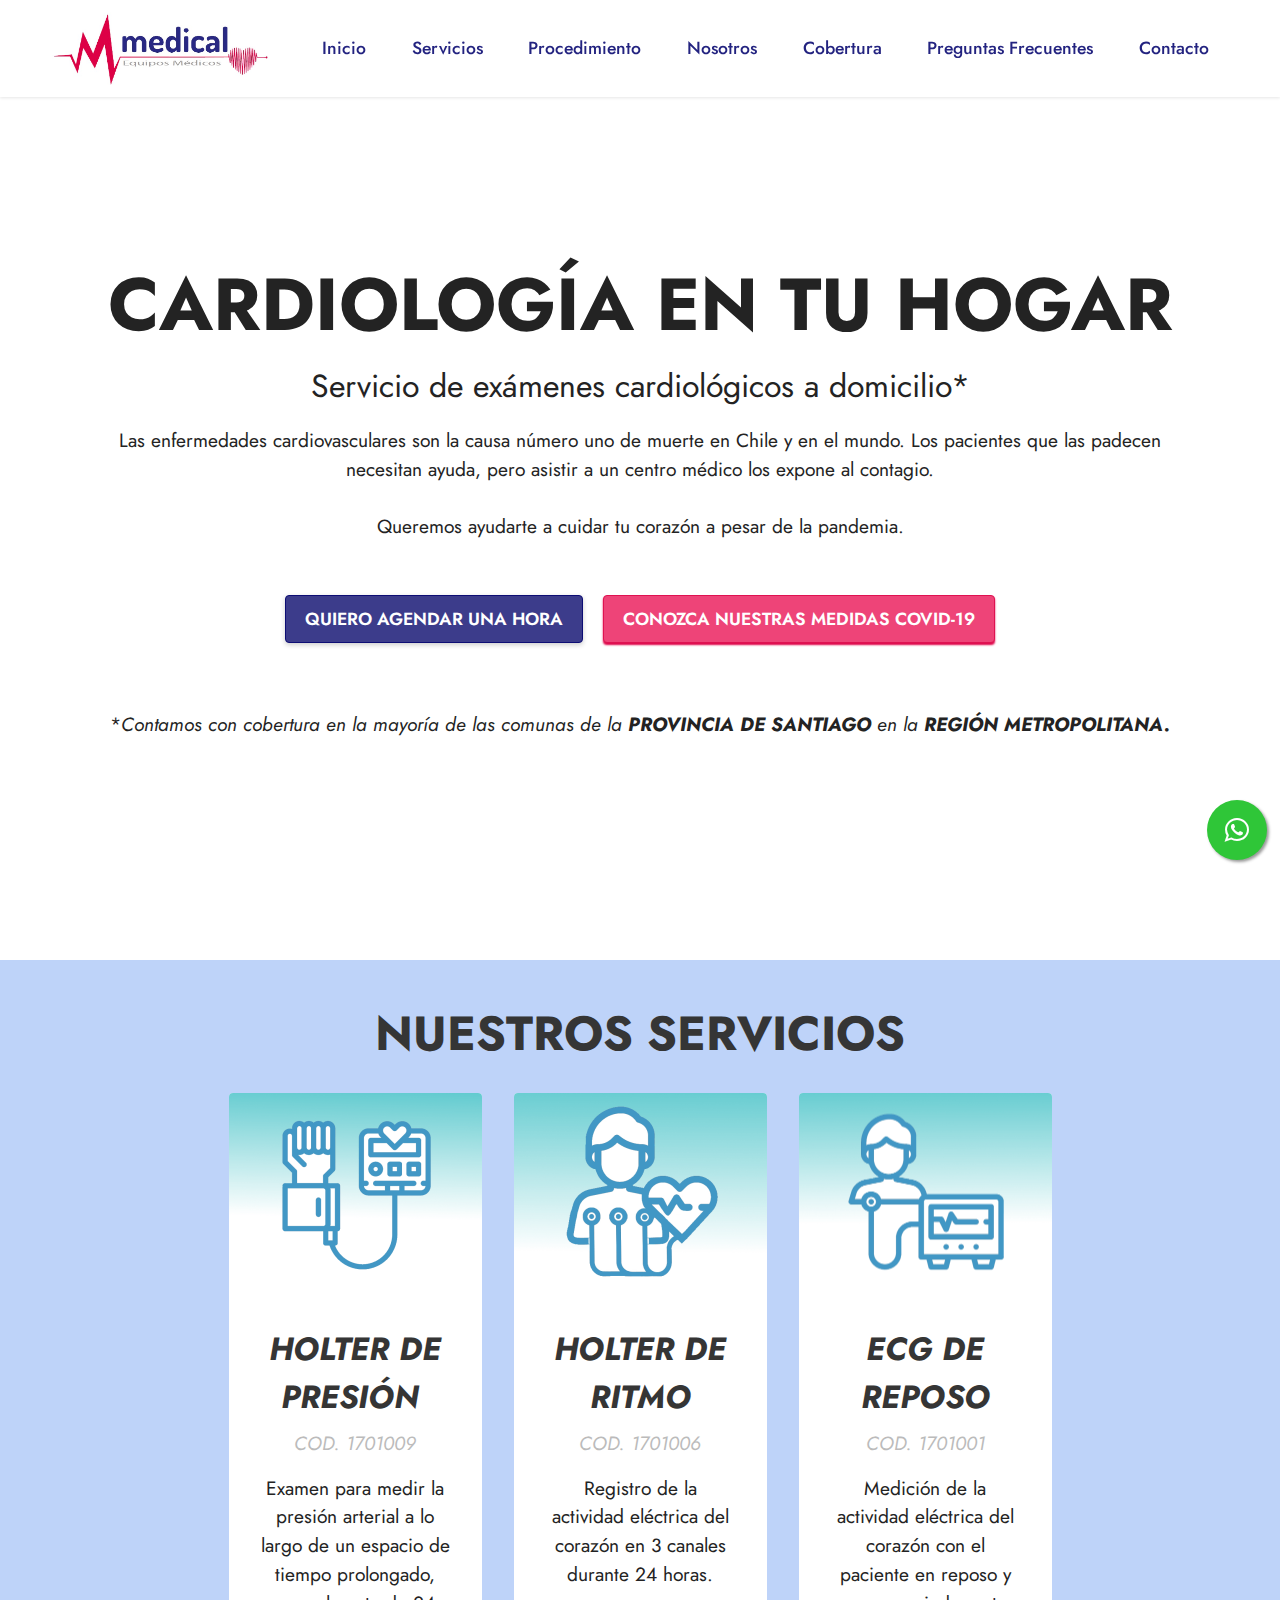
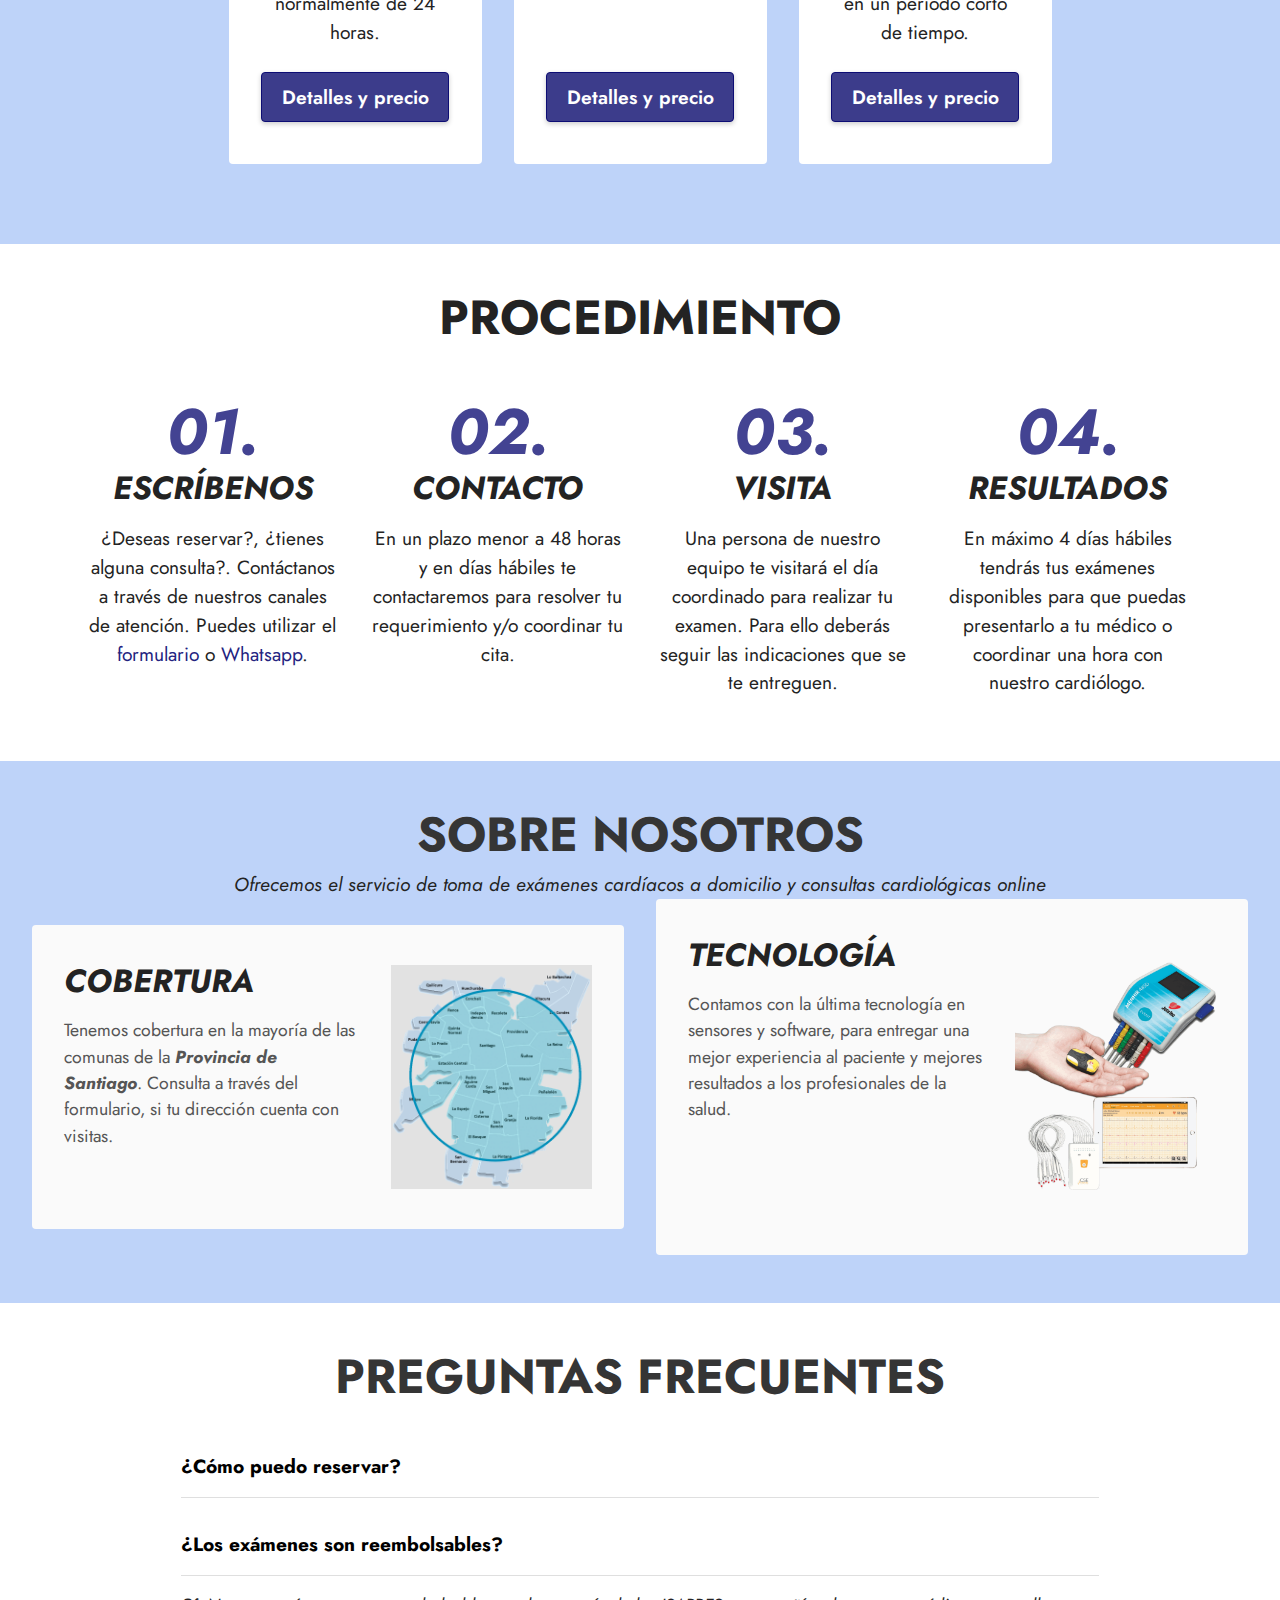
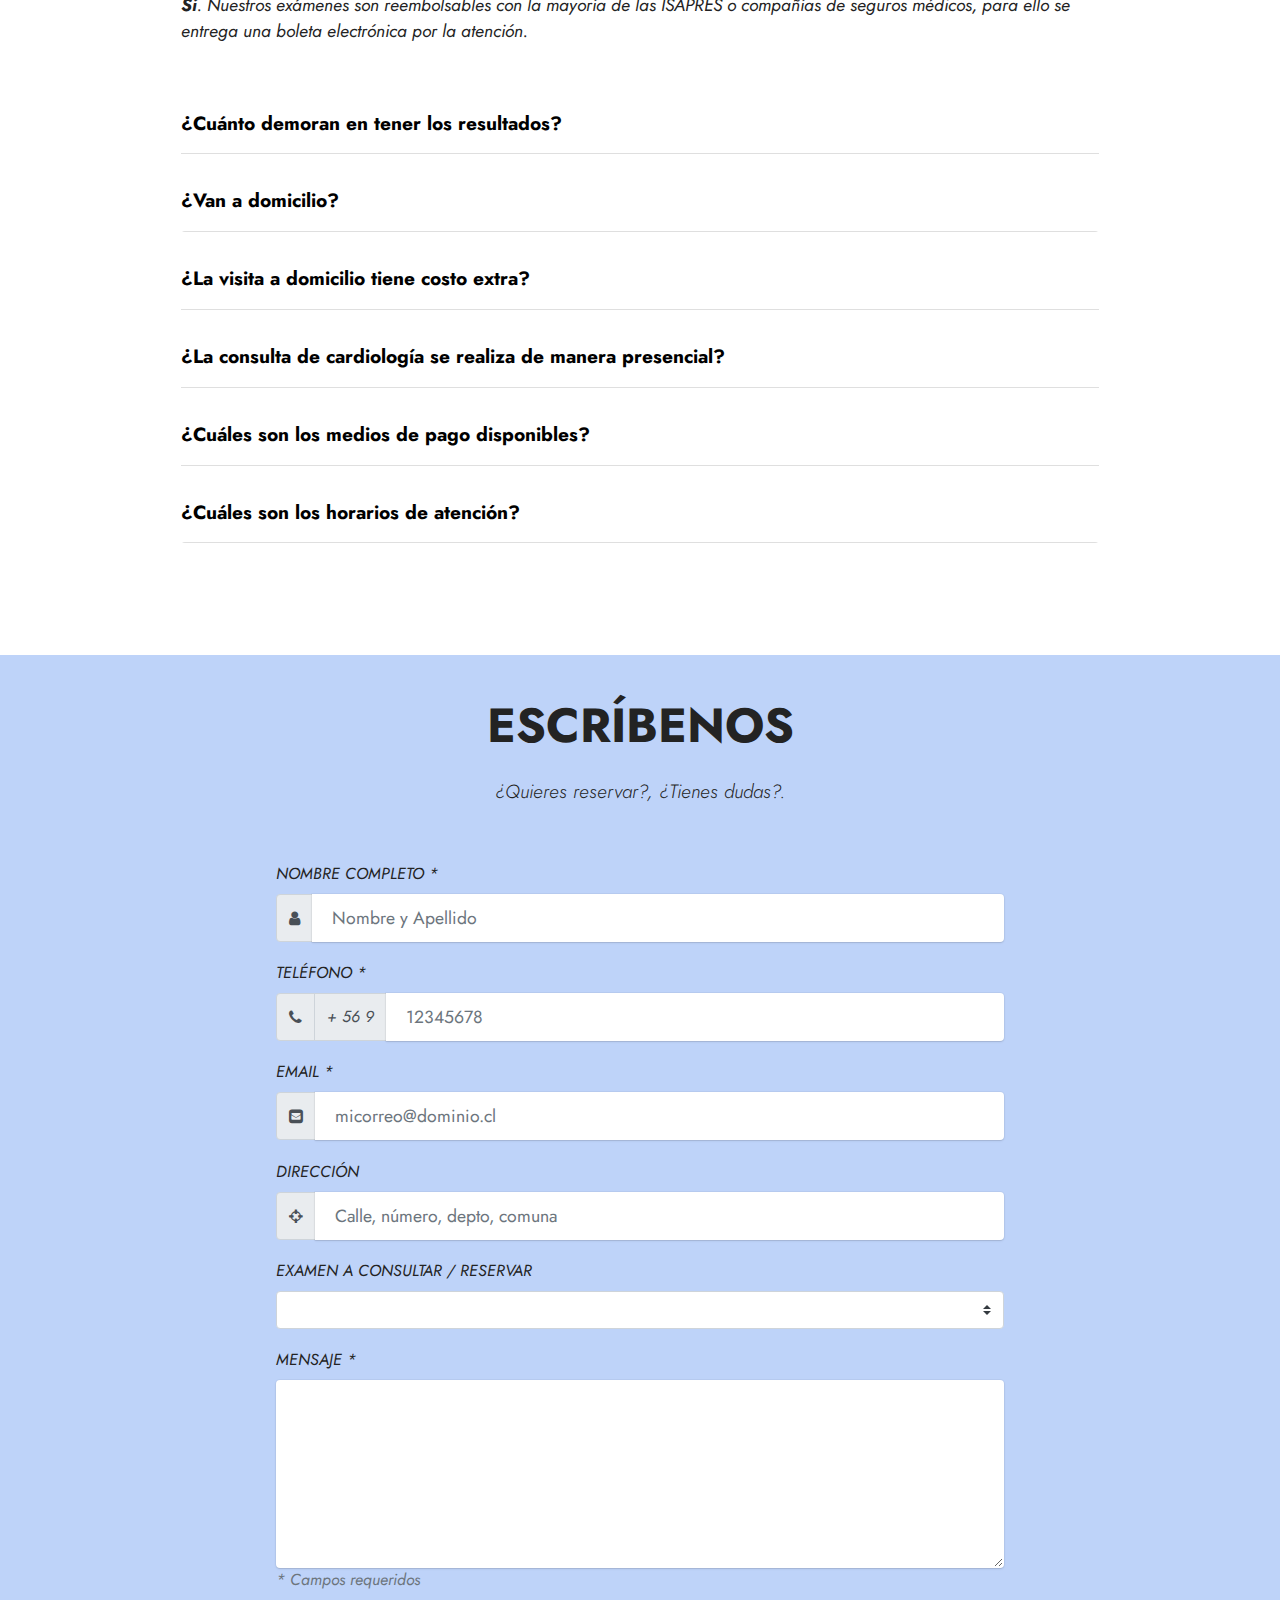
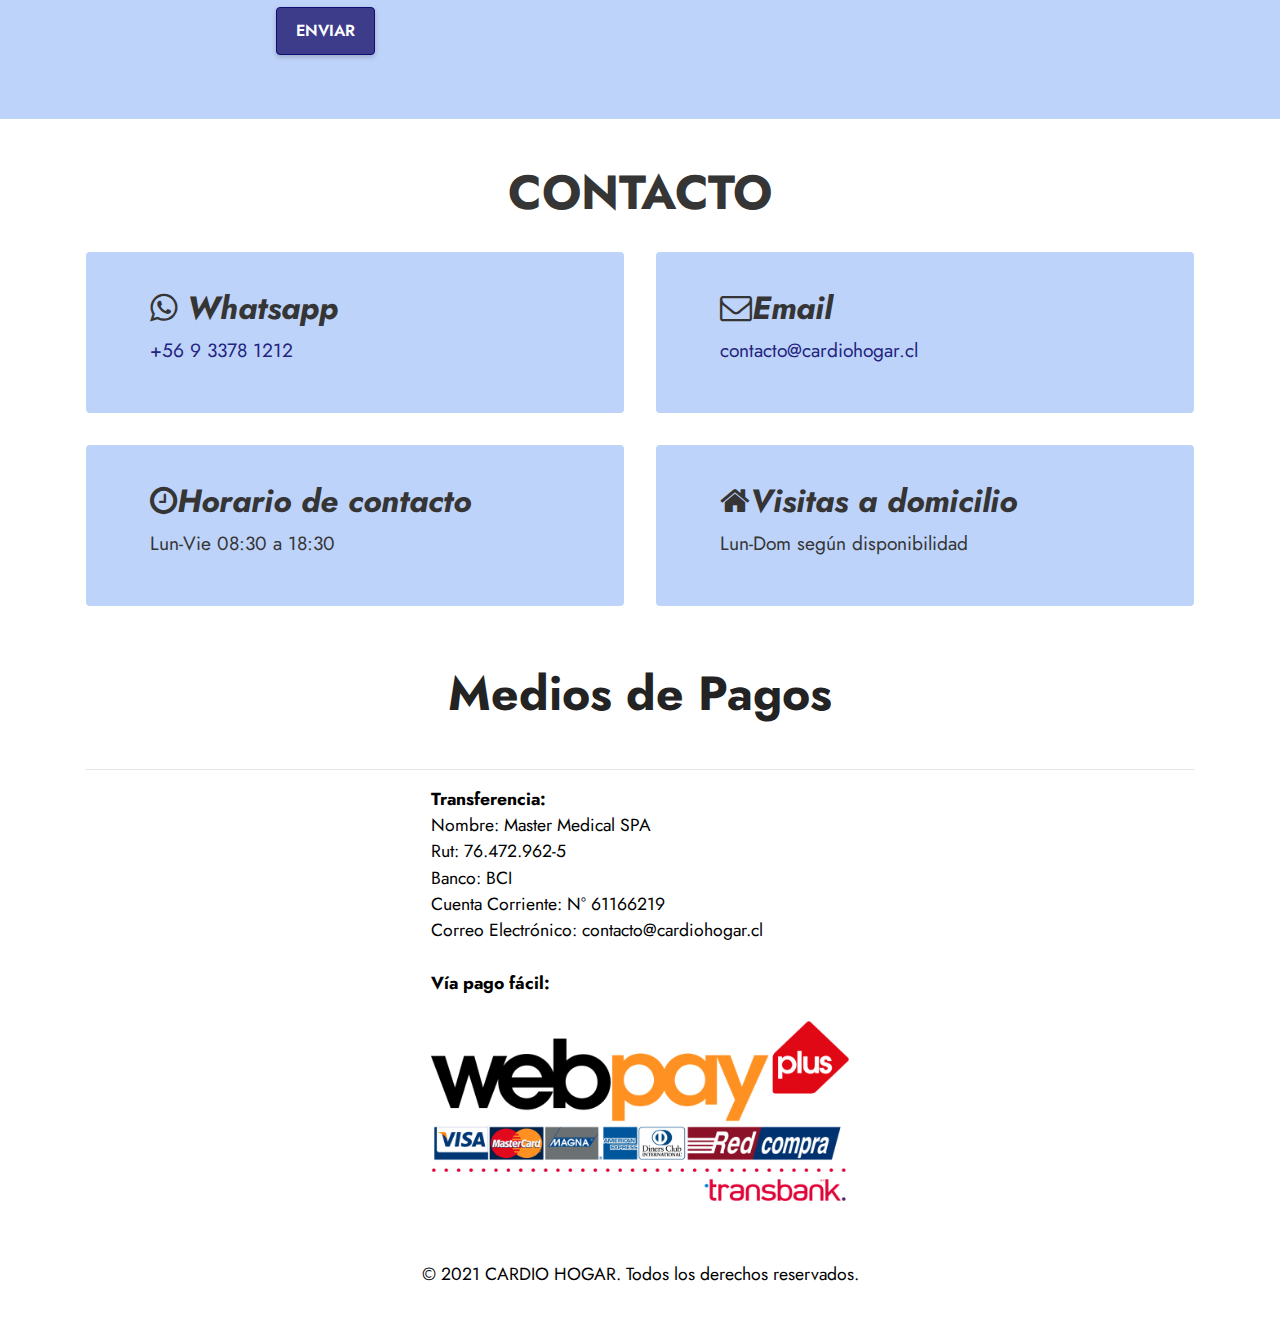
==== commit b11685e9: "se eliminó 'CONSULTA MEDICA', se centraron los cuadros de SERVICIOS y se les agregó 'SCROLLTOP' a ca" ====
--- a/index.html
+++ b/index.html
@@ -210,15 +210,15 @@
     </div>
 </section>
 
-<section class="features4 cid-soQbGevJQE" id="servicios">
-    
-    
-    <div class="container">
+<section class="features4 cid-soQbGevJQE" id="servicios" style="align-items: center;">
+    
+    
+    <div class="container" style="align-items: center;">
         <div class="mbr-section-head">
             <h4 class="mbr-section-title mbr-fonts-style align-center mb-0 display-2"><strong>NUESTROS SERVICIOS</strong><br></h4>
             
         </div>
-        <div class="row mt-4">
+        <div class="row mt-4" style="justify-content: center;">
             <div class="item features-image сol-12 col-md-6 col-lg-3">
                 <div class="item-wrapper">
                     <div class="item-img">
@@ -229,7 +229,7 @@
                         <h6 class="item-subtitle mbr-fonts-style mt-1 display-7">COD. 1701009</h6>
                         <p class="mbr-text mbr-fonts-style mt-3 display-7">Examen para medir la presión arterial a lo largo de un espacio de tiempo prolongado, normalmente de 24 horas.</p>
                     </div>
-                    <div class="mbr-section-btn item-footer mt-2"><a href="#hp" class="btn item-btn btn-primary display-7">Detalles y precio</a></div>
+                    <div class="mbr-section-btn item-footer mt-2"><a href="holter-de-presion.html" class="btn item-btn btn-primary display-7">Detalles y precio</a></div>
                 </div>
             </div>
             <div class="item features-image сol-12 col-md-6 col-lg-3">
@@ -242,10 +242,10 @@
                         <h6 class="item-subtitle mbr-fonts-style mt-1 display-7">COD. 1701006</h6>
                         <p class="mbr-text mbr-fonts-style mt-3 display-7">Registro de la actividad eléctrica del corazón en 3 canales durante 24 horas.</p>
                     </div>
-                    <div class="mbr-section-btn item-footer mt-2"><a href="#hr" class="btn item-btn btn-primary display-7">Detalles&nbsp;y precio</a></div>
-                </div>
-            </div>
-            <div class="item features-image сol-12 col-md-6 col-lg-3">
+                    <div class="mbr-section-btn item-footer mt-2"><a href="holter-de-ritmo.html" class="btn item-btn btn-primary display-7">Detalles&nbsp;y precio</a></div>
+                </div>
+            </div>
+            <div class="item features-image сol-12 col-md-6 col-lg-3" >
                 <div class="item-wrapper">
                     <div class="item-img">
                         <img src="./img/ecg2-506x499.png" alt="" title="">
@@ -255,20 +255,10 @@
                         <h6 class="item-subtitle mbr-fonts-style mt-1 display-7">COD. 1701001</h6>
                         <p class="mbr-text mbr-fonts-style mt-3 display-7">Medición de la actividad eléctrica del corazón con el paciente en reposo y en un periodo corto de tiempo.<br></p>
                     </div>
-                    <div class="mbr-section-btn item-footer mt-2"><a href="#ecg" class="btn item-btn btn-primary display-7">Detalles&nbsp;y precio</a></div>
-                </div>
-            </div><div class="item features-image сol-12 col-md-6 col-lg-3">
-                <div class="item-wrapper">
-                    <div class="item-img">
-                        <img src="./img/cm4-1-506x504.png" alt="" title="">
-                    </div>
-                    <div class="item-content">
-                        <h5 class="item-title mbr-fonts-style display-5"><strong>CONSULTA MÉDICA</strong></h5>
-                        <h6 class="item-subtitle mbr-fonts-style mt-1 display-7">COD. 101301</h6>
-                        <p class="mbr-text mbr-fonts-style mt-3 display-7">Consulta médica de cardiología vía telemedicina con cardiólogo registrado en el RNPI.<br></p>
-                    </div>
-                    <div class="mbr-section-btn item-footer mt-2"><a href="#cmtel" class="btn item-btn btn-primary display-7">Detalles&nbsp;y precio</a></div>
-                </div>
+                    <div class="mbr-section-btn item-footer mt-2"><a href="ecg-de-reposo.html" class="btn item-btn btn-primary display-7">Detalles&nbsp;y precio</a></div>
+            </div>
+            </div>
+
             </div>
             
         </div>
@@ -541,7 +531,7 @@
                         </div>
                         <div id="collapse2_7" class="panel-collapse noScroll collapse" role="tabpanel" aria-labelledby="headingOne" data-parent="#bootstrap-accordion_7">
                             <div class="panel-body">
-                                <p class="mbr-fonts-style panel-text display-4">El horario de <em><strong>contacto para reservas es de LUNES A VIERNES de 8:30 a 18:30 horas (<a href="https://api.whatsapp.com/send?phone=+56994306887&amp;text=Hola!%20Me%20gustar%C3%ADa%20conocer%20m%C3%A1s%20detalles%20acerca%20de%20sus%20servicios" class="text-primary">Whatsapp</a>)</strong></em>. También puedes contactarnos <em><strong>vía <a href="#escribenos" class="text-primary">formulario</a> los 7 días las 24 horas</strong></em>.
+                                <p class="mbr-fonts-style panel-text display-4">El horario de <em><strong>contacto para reservas es de LUNES A VIERNES de 8:30 a 18:30 horas (<a href="https://api.whatsapp.com/send?phone=+56933781212&amp;text=Hola!%20Me%20gustar%C3%ADa%20conocer%20m%C3%A1s%20detalles%20acerca%20de%20sus%20servicios" target="_blank" class="text-primary">Whatsapp</a>)</strong></em>. También puedes contactarnos <em><strong>vía <a href="#escribenos" class="text-primary">formulario</a> los 7 días las 24 horas</strong></em>.
 <br>
 <br>En el caso de las<strong><em> visitas a domicilio</em></strong> se realizan según disponibilidad de agenda de <em><strong>LUNES a DOMINGO</strong></em>.</p>
                             </div>
--- a/css/mbr-additional.css
+++ b/css/mbr-additional.css
@@ -2104,7 +2104,7 @@
   align-items: center;
 }
 .cid-sp7U9SSa83 .img1 {
-  background: #47c2c7;
+  background: #3c3c8b;
 }
 .cid-sp7U9SSa83 .img2 {
   background: #6592e6;
--- a/css/mbr-additional.css
+++ b/css/mbr-additional.css
@@ -2104,7 +2104,7 @@
   align-items: center;
 }
 .cid-sp7U9SSa83 .img1 {
-  background: #47c2c7;
+  background: #3c3c8b;
 }
 .cid-sp7U9SSa83 .img2 {
   background: #6592e6;
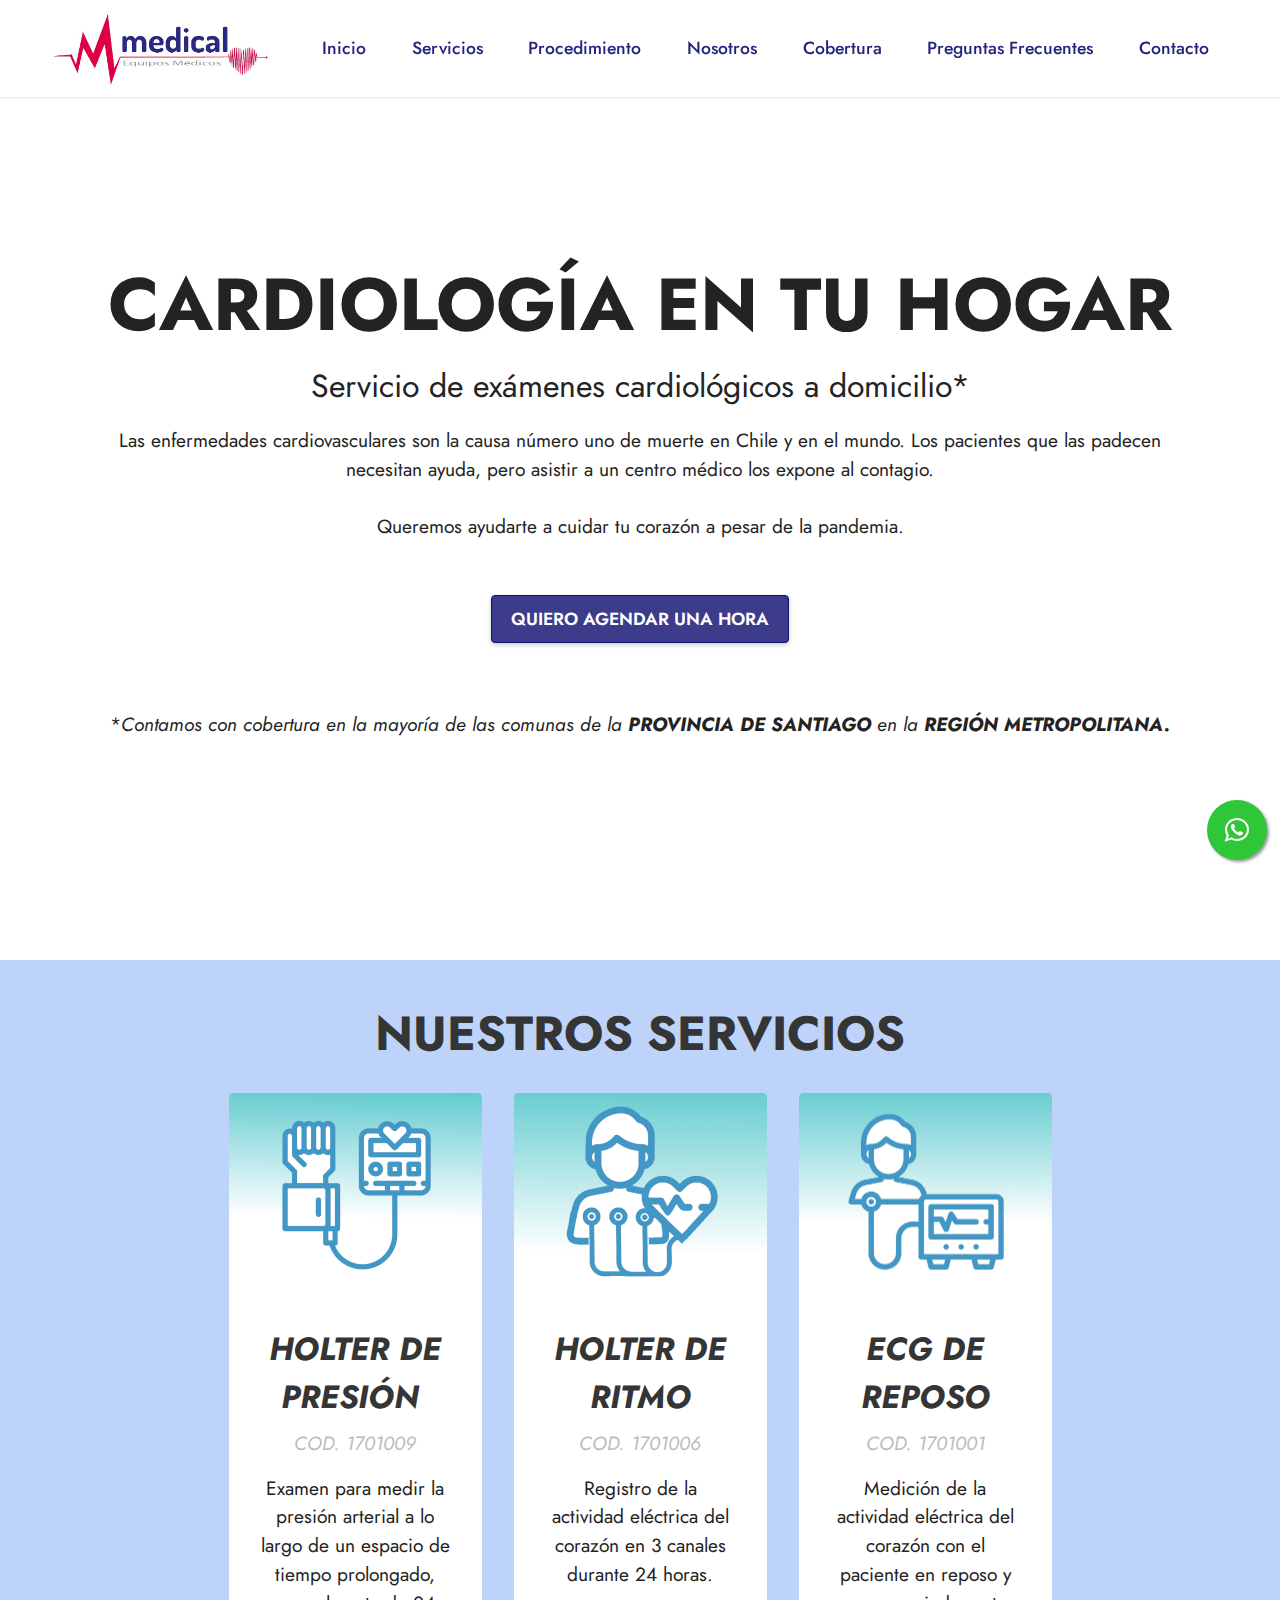
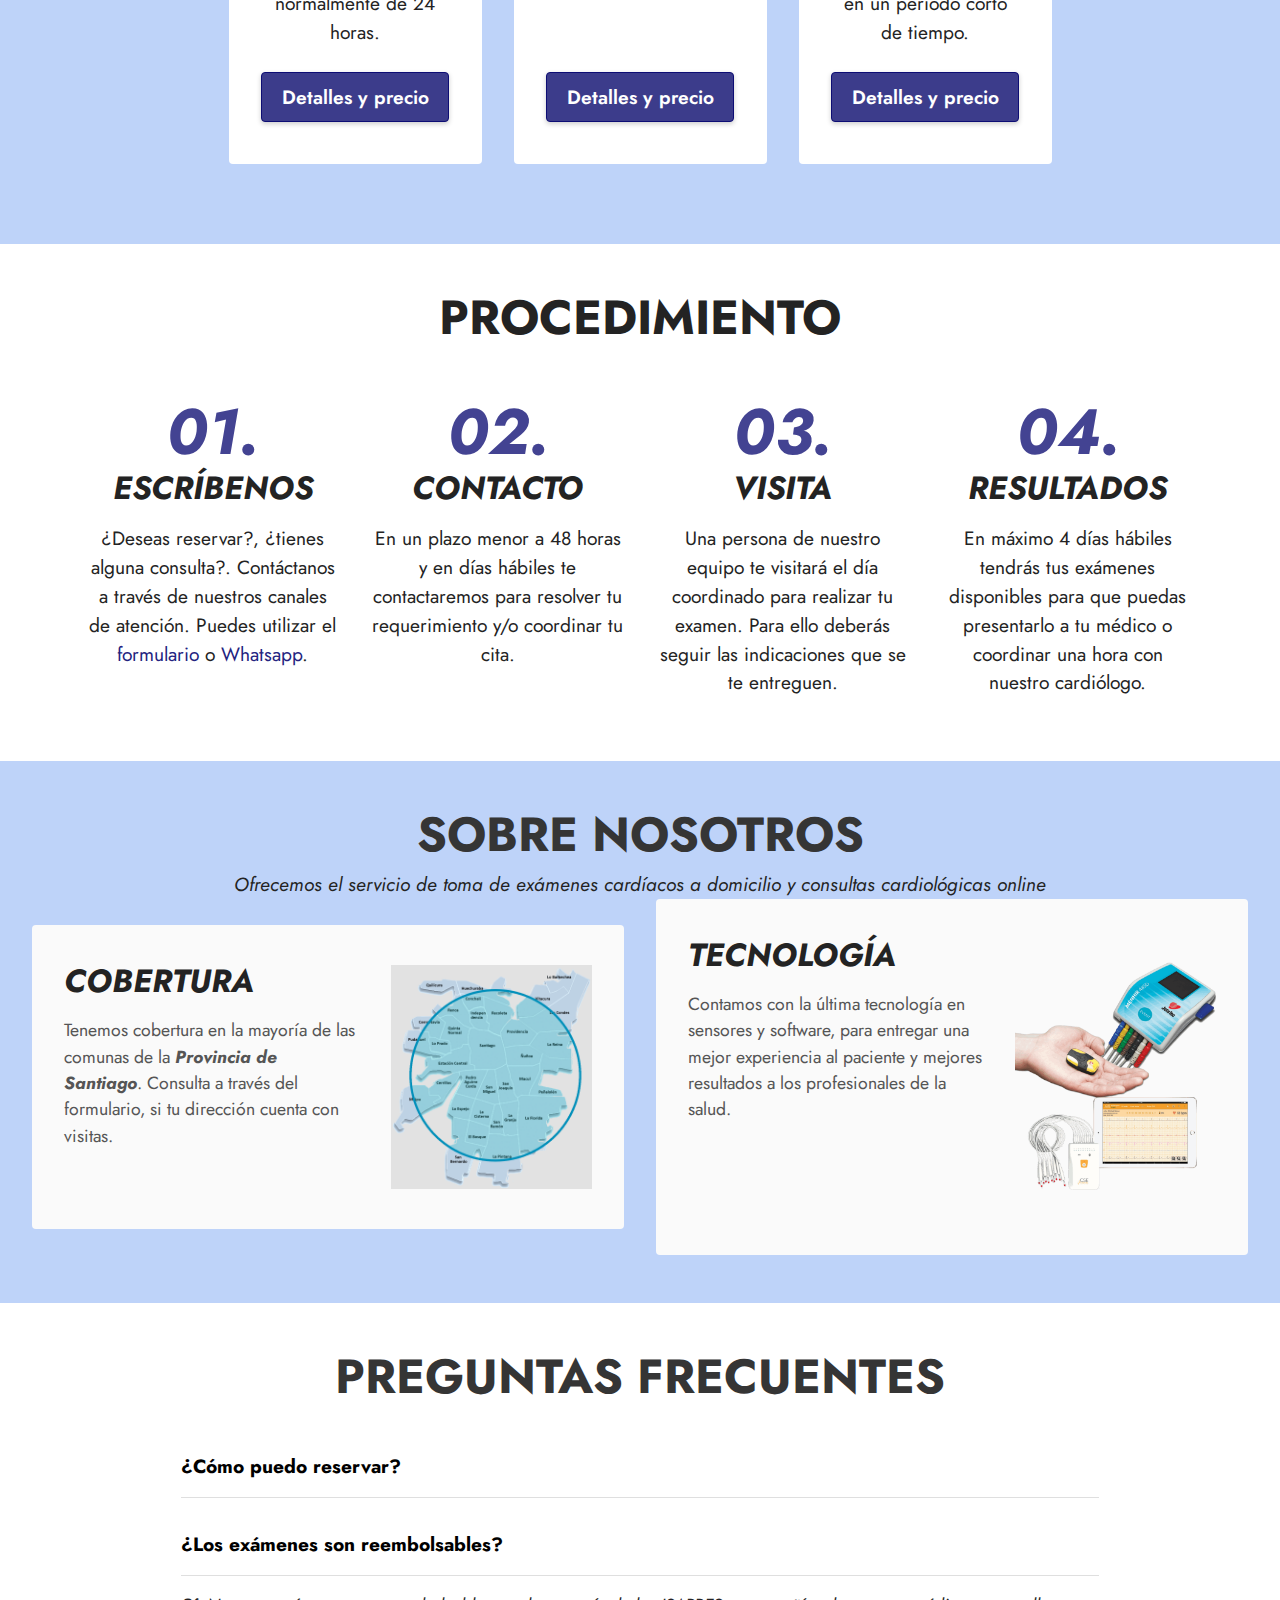
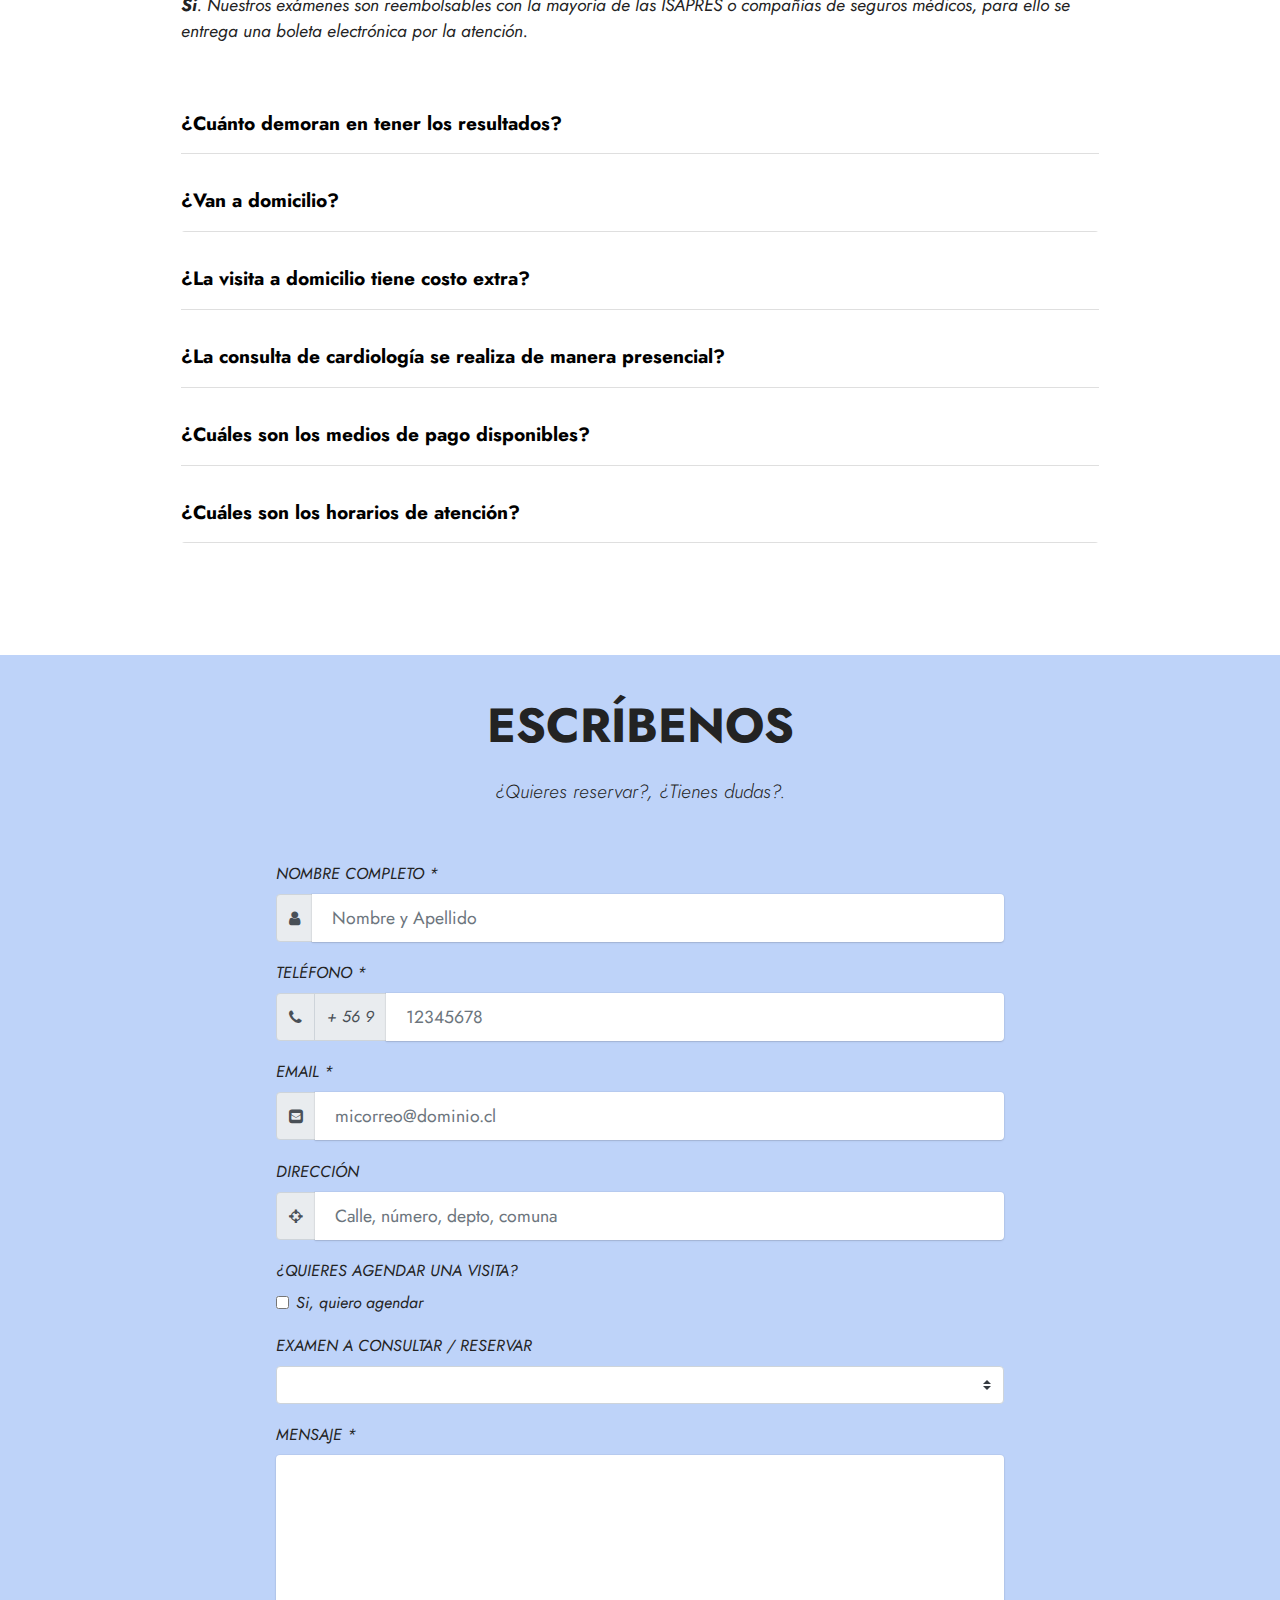
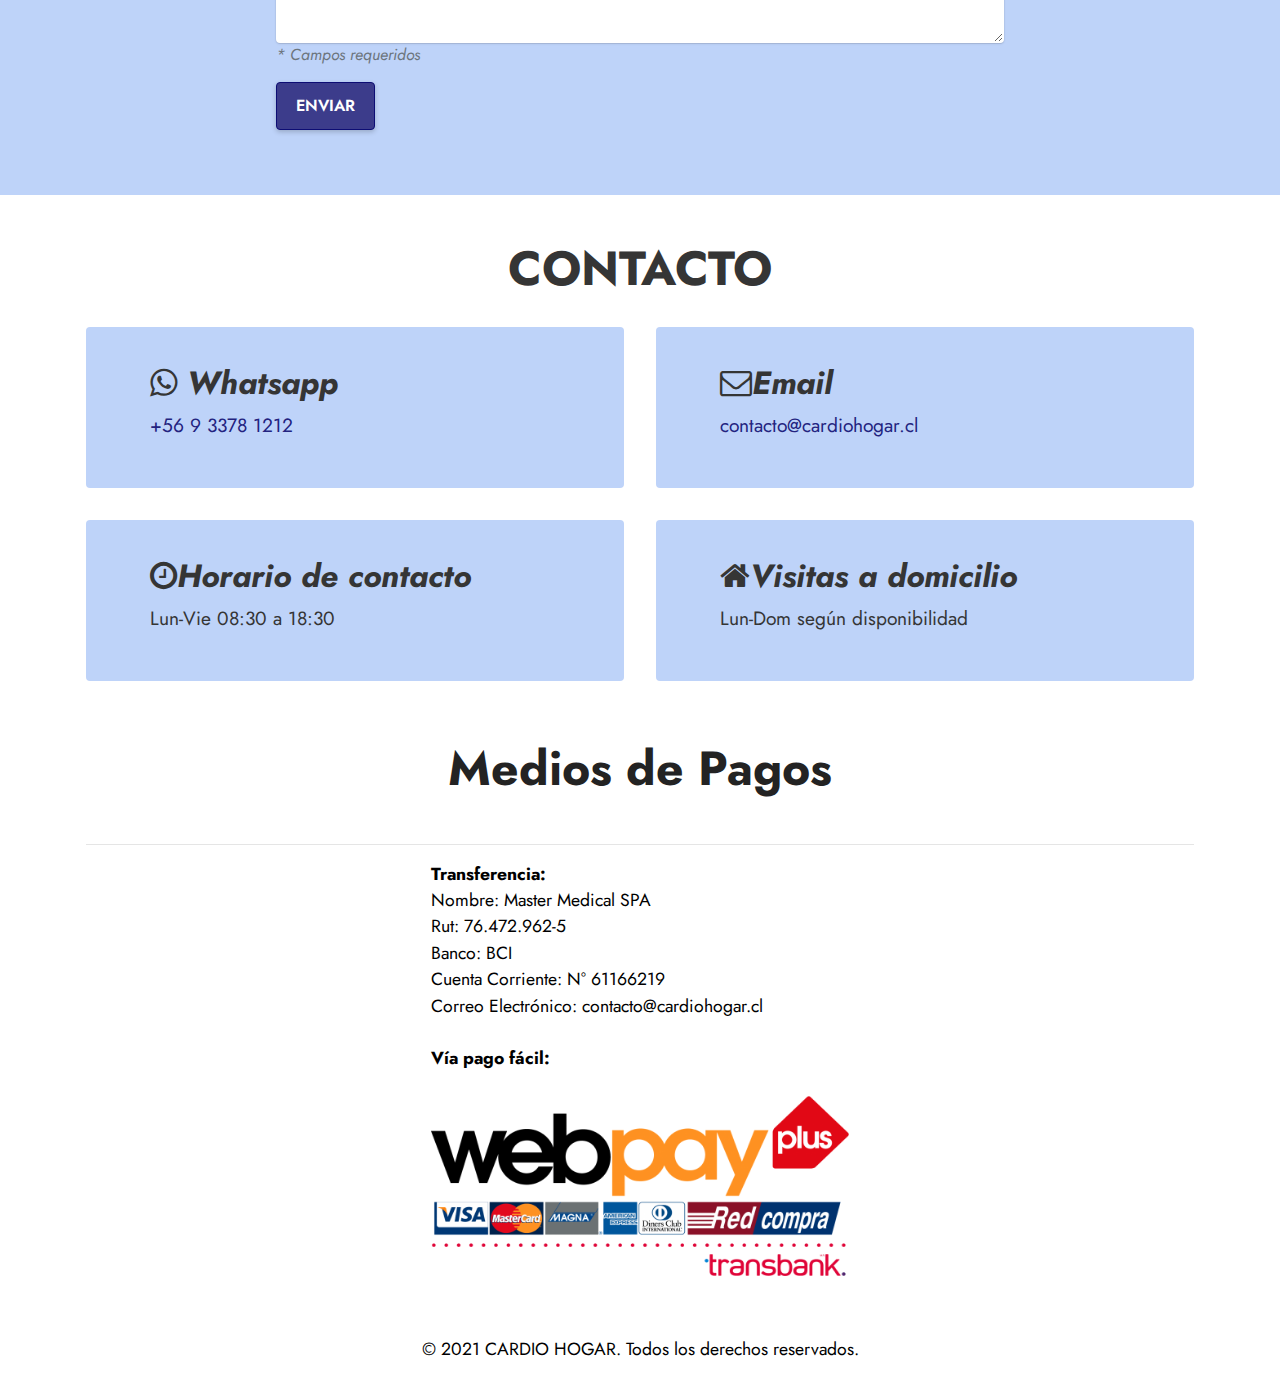
==== commit b5e5ad0c: "modificaciones" ====
--- a/index.html
+++ b/index.html
@@ -124,6 +124,7 @@
     color: rgb(81, 91, 109) !important;
 }
 
+
 @media (prefers-color-scheme: dark) {
     .BDTLL_Search_Popup {
         background-color: rgb(56, 67, 87) !important;
@@ -203,7 +204,7 @@
                 <h1 class="mbr-section-title mbr-fonts-style mb-3 display-1"><strong>CARDIOLOGÍA EN TU HOGAR</strong></h1>
                 <h2 class="mbr-section-subtitle mbr-fonts-style mb-3 display-5">Servicio de exámenes cardiológicos a domicilio*</h2>
                 <p class="mbr-text mbr-fonts-style display-7">Las enfermedades cardiovasculares son la causa número uno de muerte en Chile y en el mundo. Los pacientes que las padecen necesitan ayuda, pero asistir a un centro médico los expone al contagio.<br><br>Queremos ayudarte a cuidar tu corazón a pesar de la pandemia.<br><br></p>
-                <div class="mbr-section-btn mt-3"><a class="btn btn-primary display-4" href="#escribenos">QUIERO AGENDAR UNA HORA</a>  <a class="btn btn-success display-4" href="#c19">CONOZCA NUESTRAS MEDIDAS COVID-19</a></div>
+                <div class="mbr-section-btn mt-3"><a class="btn btn-primary display-4" href="#escribenos">QUIERO AGENDAR UNA HORA</a>  <!--a class="btn btn-success display-4" href="#c19">CONOZCA NUESTRAS MEDIDAS COVID-19</a></div-->
                 <p class="mbr-text mbr-fonts-style display-7"><br><br>*<em>Contamos con cobertura en la mayoría de las comunas de la <strong>PROVINCIA DE SANTIAGO </strong>en la <strong>REGIÓN METROPOLITANA.</strong><br></p>
             </div>
         </div>
@@ -617,6 +618,24 @@
         </div>
       </div> 
       <input id="Direccion-escribenos" name="Direccion" placeholder="Calle, número, depto, comuna" type="text" class="form-control" data-form-field="">
+    </div>
+  </div>
+  <div class="form-group">
+    <label for="agenda-escribenos">¿QUIERES AGENDAR UNA VISITA?</label> 
+    <div class="form-check">
+        <input  class="form-check-input" onchange="(event.target.checked) ? document.getElementById('contenedorTiempo').style.display= '' : document.getElementById('contenedorTiempo').style.display= 'none'" type="checkbox" id="flexCheckChecked" >
+        <label class="form-check-label" for="flexCheckChecked">
+          Si, quiero agendar
+        </label>
+      </div>
+    <div class="input-group" id="contenedorTiempo">
+      <div class="input-group-prepend">
+        <div class="input-group-text">
+          <i class="fa fa-crosshairs"></i>
+        </div>
+      </div> 
+      <input id="agenda-escribenos" name="agenda"  type="date" class="form-control tiempo" data-form-field="">
+      <input id="hora-escribenos" name="hora"  type="time" class="form-control tiempo" data-form-field="">
     </div>
   </div>
   <div class="form-group">
